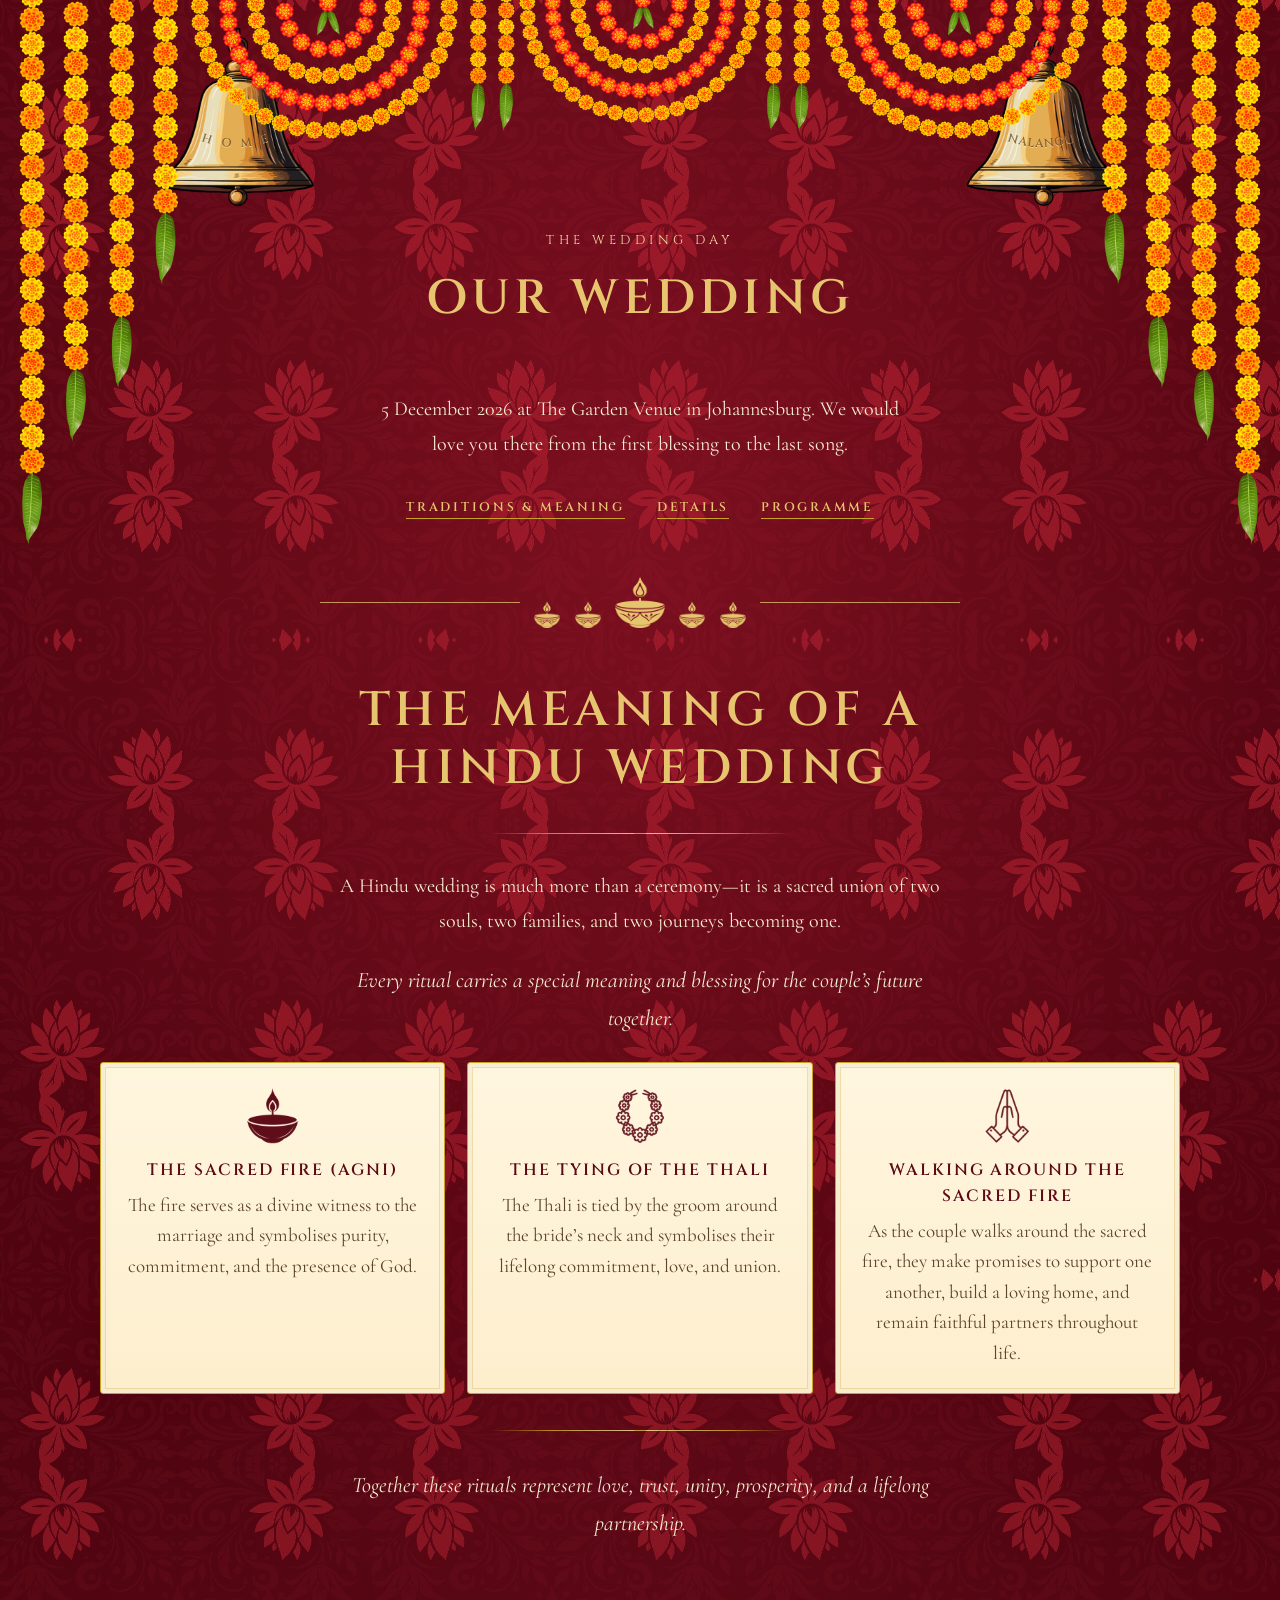
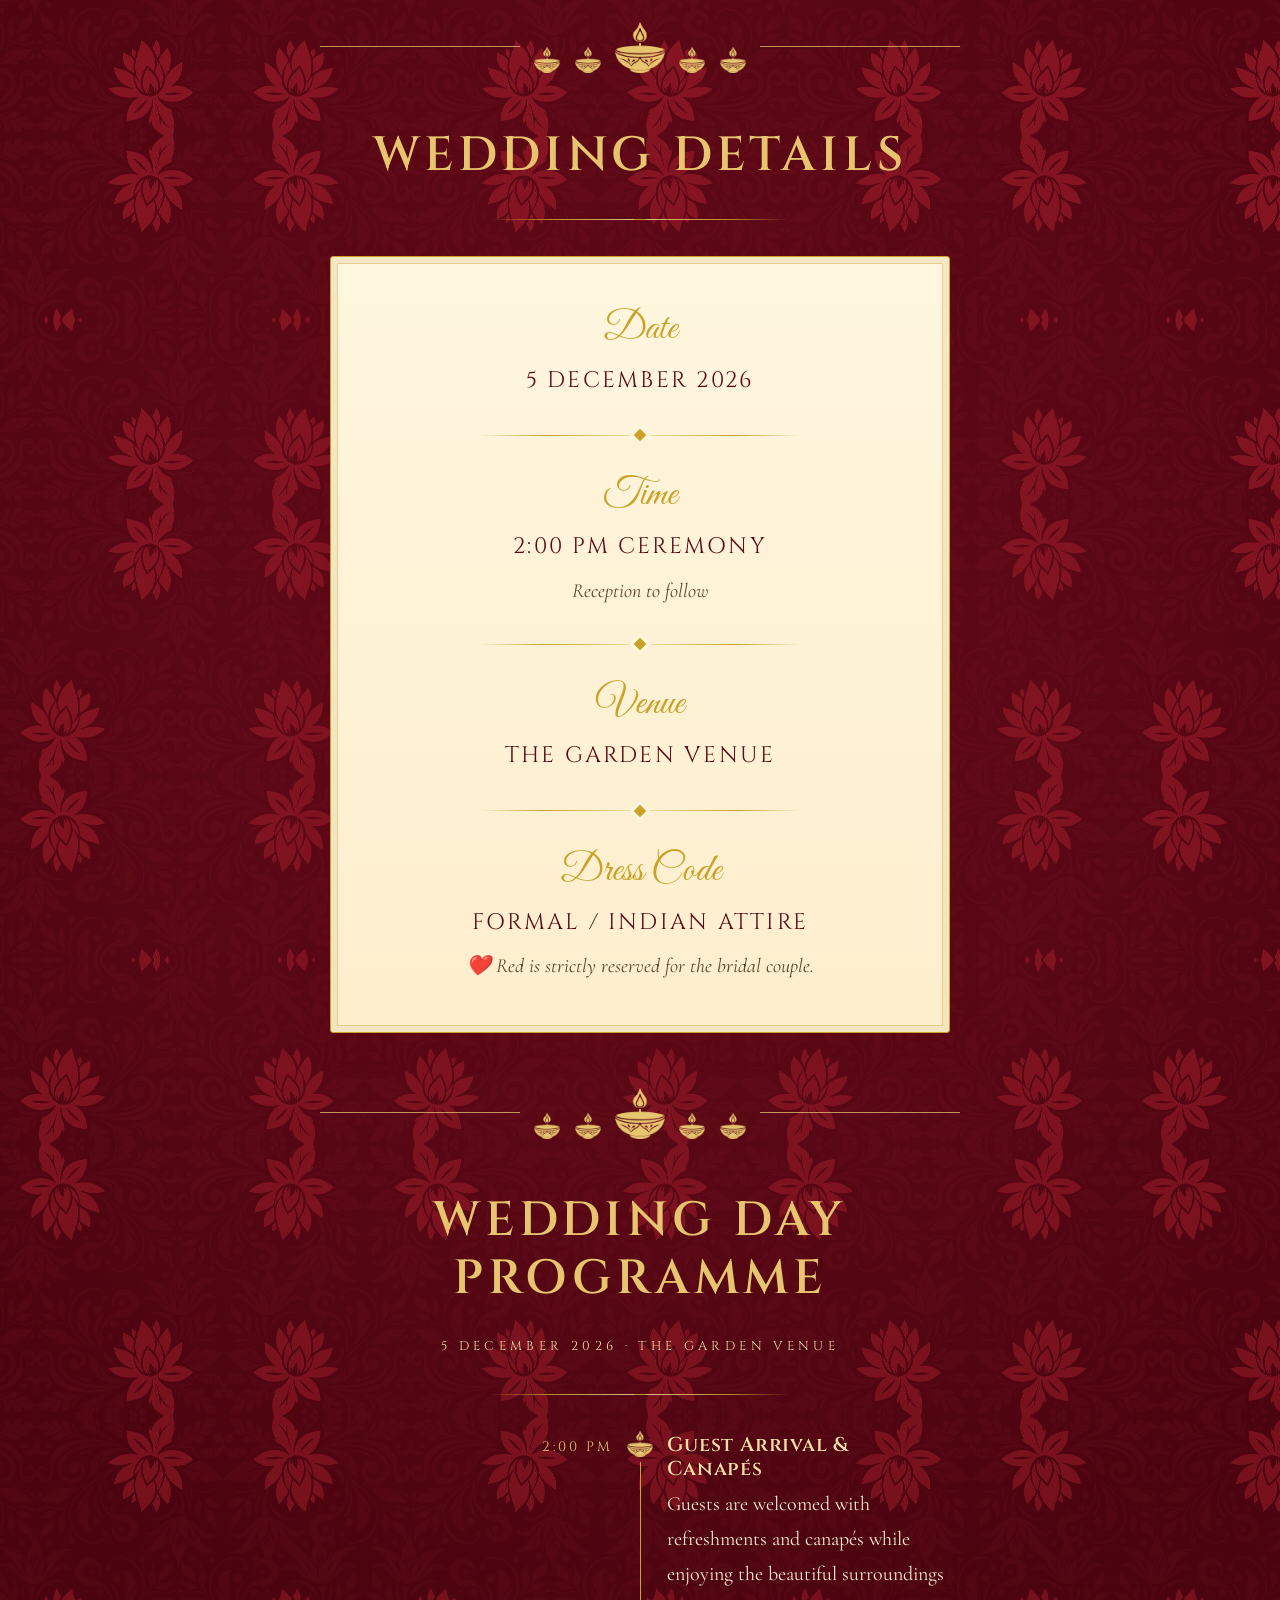
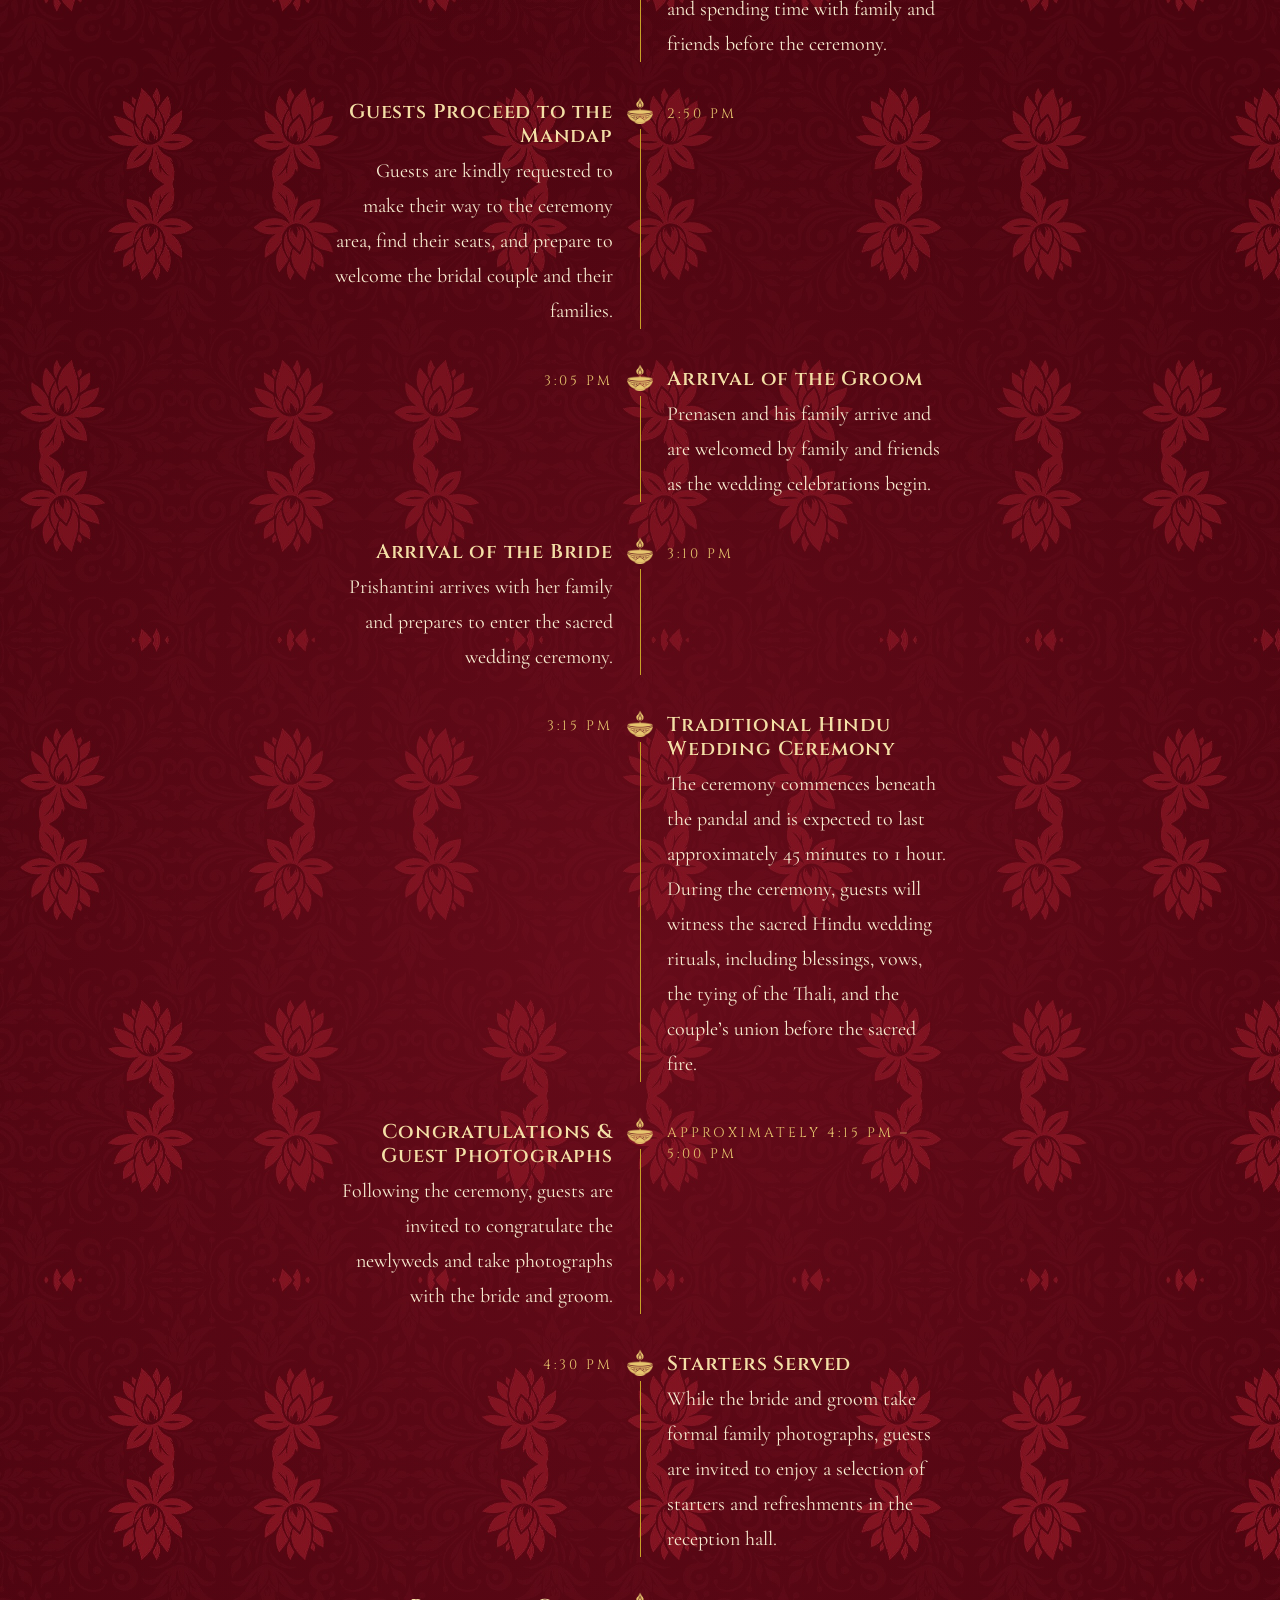
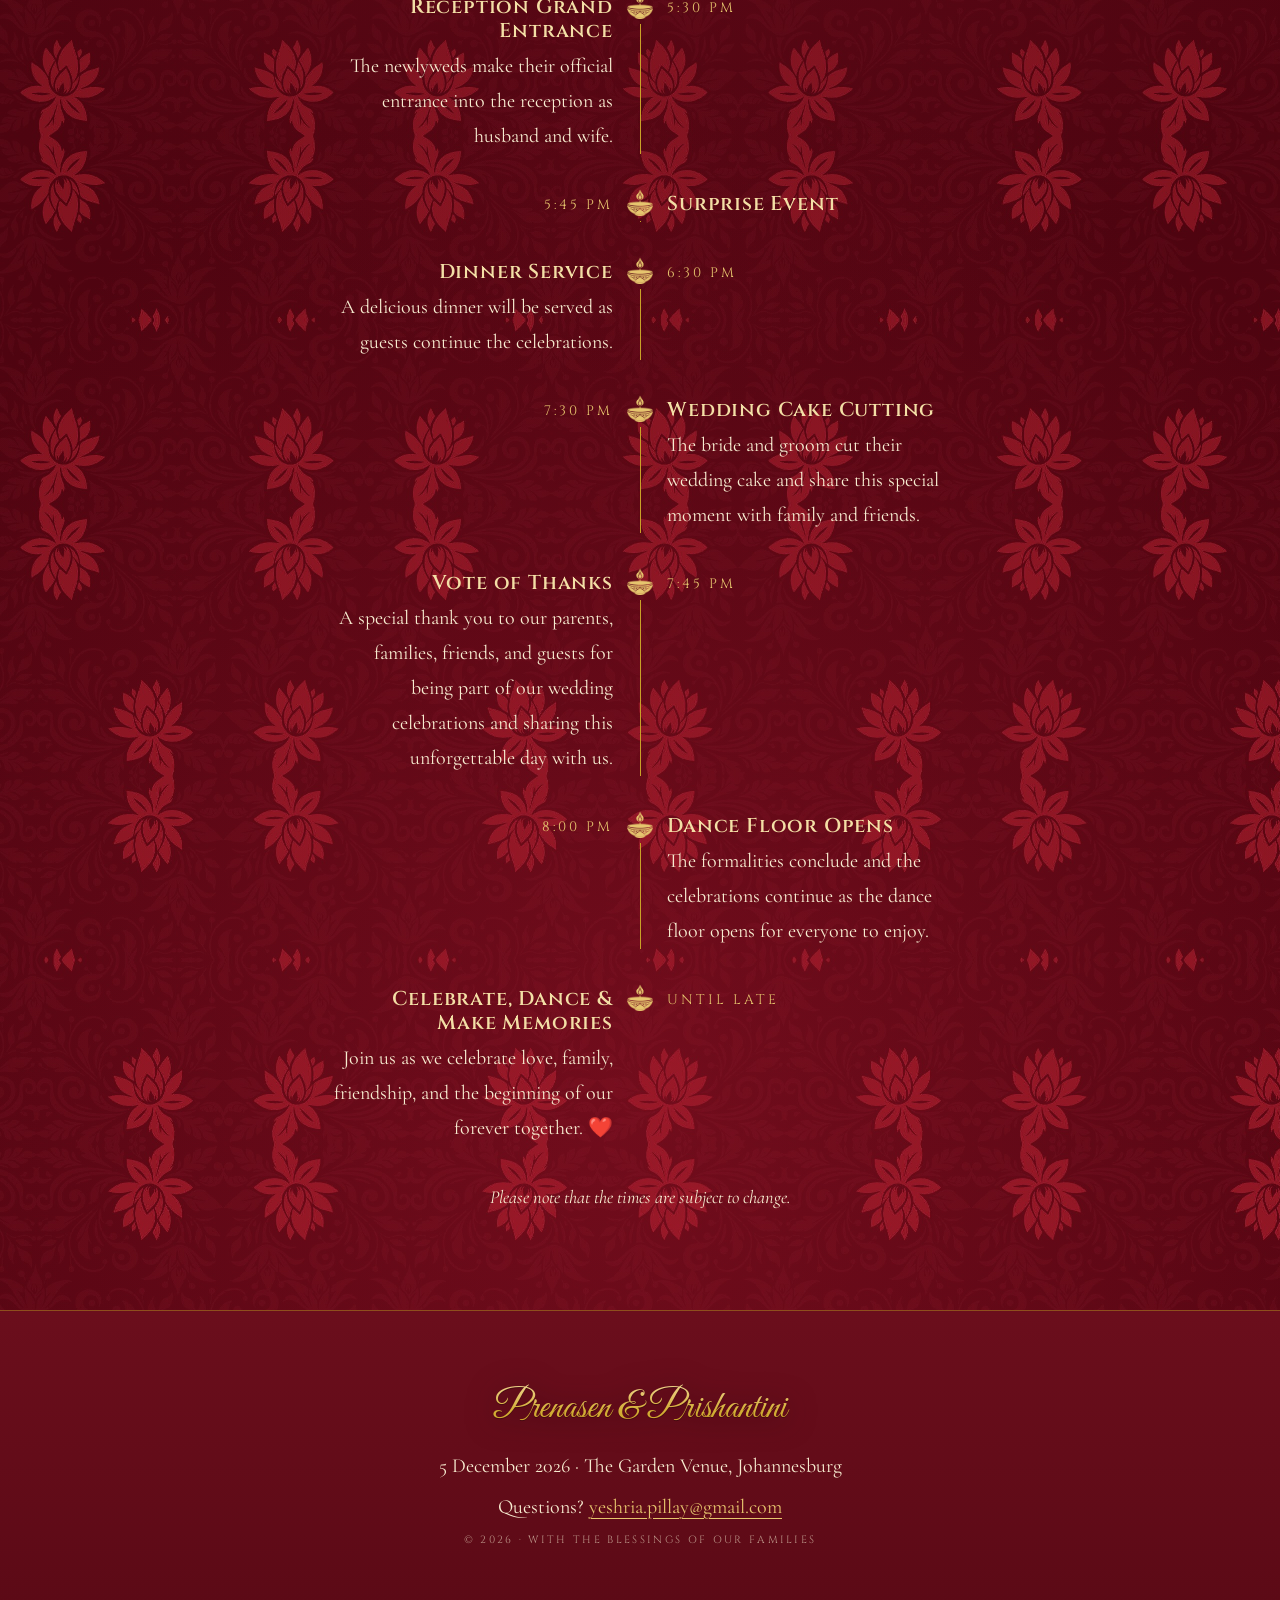
==== details.html @ 45f31fc7 "Stagger timelines and give the Wedding page a maroon floral background - Alternate timeline events e" ====
<!DOCTYPE html>
<html lang="en">
<head>
  <meta charset="utf-8">
  <meta name="viewport" content="width=device-width, initial-scale=1">
  <title>Wedding Day — Prenasen &amp; Prishantini</title>
  <meta name="description" content="Traditions, details and programme for the wedding of Prenasen and Prishantini.">
  <link rel="stylesheet" href="css/styles.css">
</head>
<body class="field-mandala-red field-mandala-red--flow">
  <a class="skip-link" href="#main">Skip to content</a>
  <a class="bell bell--left" href="index.html" aria-label="Home">
    <img src="assets/images/bell.png" alt="" aria-hidden="true">
    <svg class="bell__etch" viewBox="0 0 880 1030" aria-hidden="true" focusable="false">
      <defs>
        <path id="bell-arc-home" d="M 190 634 Q 432 744 674 634" fill="none"></path>
      </defs>
      <text class="bell__etch-light">
        <textPath href="#bell-arc-home" startOffset="50%" textLength="400" lengthAdjust="spacing">Home</textPath>
      </text>
      <text class="bell__etch-cut">
        <textPath href="#bell-arc-home" startOffset="50%" textLength="400" lengthAdjust="spacing">Home</textPath>
      </text>
    </svg>
  </a>
  <a class="bell bell--right" href="nalangu.html" aria-label="Nalangu">
    <img src="assets/images/bell.png" alt="" aria-hidden="true">
    <svg class="bell__etch" viewBox="0 0 880 1030" aria-hidden="true" focusable="false">
      <defs>
        <path id="bell-arc-nalangu" d="M 190 634 Q 432 744 674 634" fill="none"></path>
      </defs>
      <text class="bell__etch-light">
        <textPath href="#bell-arc-nalangu" startOffset="50%" textLength="400" lengthAdjust="spacing">Nalangu</textPath>
      </text>
      <text class="bell__etch-cut">
        <textPath href="#bell-arc-nalangu" startOffset="50%" textLength="400" lengthAdjust="spacing">Nalangu</textPath>
      </text>
    </svg>
  </a>

  <main id="main" class="site-main">
    <section class="panel silk panel--crest panel--stage">
      <img class="garlands-top" src="assets/images/garlands_new.png" alt="" aria-hidden="true">

      <p class="eyebrow">The Wedding Day</p>
      <h1 class="panel__title">Our Wedding</h1>

      <p class="nalangu-description">5 December 2026 at The Garden Venue in Johannesburg. We would love you there from the first
        blessing to the last song.</p>

      <ul class="jump-links" aria-label="On this page">
        <li><a href="#traditions">Traditions &amp; Meaning</a></li>
        <li><a href="#details">Details</a></li>
        <li><a href="#programme">Programme</a></li>
      </ul>
    </section>

    <div class="divider divider--gold" aria-hidden="true">
      <span class="divider__line"></span>
      <img class="divider__diya" src="assets/images/diya-gold.png" alt="">
      <img class="divider__diya" src="assets/images/diya-gold.png" alt="">
      <img class="divider__diya divider__diya--big" src="assets/images/diya-gold.png" alt="">
      <img class="divider__diya" src="assets/images/diya-gold.png" alt="">
      <img class="divider__diya" src="assets/images/diya-gold.png" alt="">
      <span class="divider__line"></span>
    </div>

    <section class="panel silk" id="traditions">
      <div class="panel__inner">
        <h2 class="panel__title">The Meaning of a Hindu Wedding</h2>
        <hr class="rule">
        <p>A Hindu wedding is much more than a ceremony&mdash;it is a sacred union of two souls, two
          families, and two journeys becoming one.</p>
        <p class="lede">Every ritual carries a special meaning and blessing for the couple&rsquo;s future together.</p>

        <ul class="ritual-list">
          <li>
            <img class="glyph" src="assets/images/icon-diya-maroon.png" alt="" aria-hidden="true" width="160" height="160">
            <strong>The Sacred Fire (Agni)</strong>
            The fire serves as a divine witness to the marriage and symbolises purity, commitment, and the presence of God.
          </li>
          <li>
            <img class="glyph" src="assets/images/icon-garland-maroon.png" alt="" aria-hidden="true" width="160" height="160">
            <strong>The Tying of the Thali</strong>
            The Thali is tied by the groom around the bride&rsquo;s neck and symbolises their lifelong commitment, love, and union.
          </li>
          <li>
            <img class="glyph" src="assets/images/icon-praying-hands-maroon.png" alt="" aria-hidden="true" width="160" height="160">
            <strong>Walking Around the Sacred Fire</strong>
            As the couple walks around the sacred fire, they make promises to support one another, build a loving home, and remain faithful partners throughout life.
          </li>
        </ul>

        <hr class="rule">
        <p class="lede">Together these rituals represent love, trust, unity, prosperity, and a lifelong partnership.</p>
      </div>
    </section>

    <div class="divider divider--gold" aria-hidden="true">
      <span class="divider__line"></span>
      <img class="divider__diya" src="assets/images/diya-gold.png" alt="">
      <img class="divider__diya" src="assets/images/diya-gold.png" alt="">
      <img class="divider__diya divider__diya--big" src="assets/images/diya-gold.png" alt="">
      <img class="divider__diya" src="assets/images/diya-gold.png" alt="">
      <img class="divider__diya" src="assets/images/diya-gold.png" alt="">
      <span class="divider__line"></span>
    </div>

    <section class="panel silk" id="details">
      <div class="panel__inner">
        <h2 class="panel__title">Wedding Details</h2>
        <hr class="rule">
        <div class="nalangu-details">
          <section class="nalangu-details__row">
            <h3>Date</h3>
            <p class="nalangu-details__main">5 December 2026</p>
          </section>
          <span class="nalangu-details__gem" aria-hidden="true"></span>
          <section class="nalangu-details__row">
            <h3>Time</h3>
            <p class="nalangu-details__main">2:00 PM Ceremony</p>
            <p class="nalangu-details__sub">Reception to follow</p>
          </section>
          <span class="nalangu-details__gem" aria-hidden="true"></span>
          <section class="nalangu-details__row">
            <h3>Venue</h3>
            <p class="nalangu-details__main">The Garden Venue</p>
          </section>
          <span class="nalangu-details__gem" aria-hidden="true"></span>
          <section class="nalangu-details__row">
            <h3>Dress Code</h3>
            <p class="nalangu-details__main">Formal / Indian Attire</p>
            <p class="nalangu-details__sub">&#10084;&#65039; Red is strictly reserved for the bridal couple.</p>
          </section>
        </div>
      </div>
    </section>

    <div class="divider divider--gold" aria-hidden="true">
      <span class="divider__line"></span>
      <img class="divider__diya" src="assets/images/diya-gold.png" alt="">
      <img class="divider__diya" src="assets/images/diya-gold.png" alt="">
      <img class="divider__diya divider__diya--big" src="assets/images/diya-gold.png" alt="">
      <img class="divider__diya" src="assets/images/diya-gold.png" alt="">
      <img class="divider__diya" src="assets/images/diya-gold.png" alt="">
      <span class="divider__line"></span>
    </div>

    <section class="panel silk" id="programme">
      <div class="panel__inner">
        <h2 class="panel__title">Wedding Day Programme</h2>
        <p class="eyebrow">5 December 2026 &middot; The Garden Venue</p>
        <hr class="rule">
        <ol class="timeline timeline--split timeline--alt">
          <li>
            <time>2:00 PM</time>
            <div class="timeline__event">
              <h3>Guest Arrival &amp; Canap&eacute;s</h3>
              <p>Guests are welcomed with refreshments and canap&eacute;s while enjoying the beautiful surroundings and spending time with family and friends before the ceremony.</p>
            </div>
          </li>
          <li>
            <time>2:50 PM</time>
            <div class="timeline__event">
              <h3>Guests Proceed to the Mandap</h3>
              <p>Guests are kindly requested to make their way to the ceremony area, find their seats, and prepare to welcome the bridal couple and their families.</p>
            </div>
          </li>
          <li>
            <time>3:05 PM</time>
            <div class="timeline__event">
              <h3>Arrival of the Groom</h3>
              <p>Prenasen and his family arrive and are welcomed by family and friends as the wedding celebrations begin.</p>
            </div>
          </li>
          <li>
            <time>3:10 PM</time>
            <div class="timeline__event">
              <h3>Arrival of the Bride</h3>
              <p>Prishantini arrives with her family and prepares to enter the sacred wedding ceremony.</p>
            </div>
          </li>
          <li>
            <time>3:15 PM</time>
            <div class="timeline__event">
              <h3>Traditional Hindu Wedding Ceremony</h3>
              <p>The ceremony commences beneath the pandal and is expected to last approximately 45 minutes to 1 hour. During the ceremony, guests will witness the sacred Hindu wedding rituals, including blessings, vows, the tying of the Thali, and the couple&rsquo;s union before the sacred fire.</p>
            </div>
          </li>
          <li>
            <time>Approximately 4:15 PM &ndash; 5:00 PM</time>
            <div class="timeline__event">
              <h3>Congratulations &amp; Guest Photographs</h3>
              <p>Following the ceremony, guests are invited to congratulate the newlyweds and take photographs with the bride and groom.</p>
            </div>
          </li>
          <li>
            <time>4:30 PM</time>
            <div class="timeline__event">
              <h3>Starters Served</h3>
              <p>While the bride and groom take formal family photographs, guests are invited to enjoy a selection of starters and refreshments in the reception hall.</p>
            </div>
          </li>
          <li>
            <time>5:30 PM</time>
            <div class="timeline__event">
              <h3>Reception Grand Entrance</h3>
              <p>The newlyweds make their official entrance into the reception as husband and wife.</p>
            </div>
          </li>
          <li>
            <time>5:45 PM</time>
            <div class="timeline__event">
              <h3>Surprise Event</h3>
            </div>
          </li>
          <li>
            <time>6:30 PM</time>
            <div class="timeline__event">
              <h3>Dinner Service</h3>
              <p>A delicious dinner will be served as guests continue the celebrations.</p>
            </div>
          </li>
          <li>
            <time>7:30 PM</time>
            <div class="timeline__event">
              <h3>Wedding Cake Cutting</h3>
              <p>The bride and groom cut their wedding cake and share this special moment with family and friends.</p>
            </div>
          </li>
          <li>
            <time>7:45 PM</time>
            <div class="timeline__event">
              <h3>Vote of Thanks</h3>
              <p>A special thank you to our parents, families, friends, and guests for being part of our wedding celebrations and sharing this unforgettable day with us.</p>
            </div>
          </li>
          <li>
            <time>8:00 PM</time>
            <div class="timeline__event">
              <h3>Dance Floor Opens</h3>
              <p>The formalities conclude and the celebrations continue as the dance floor opens for everyone to enjoy.</p>
            </div>
          </li>
          <li>
            <time>Until Late</time>
            <div class="timeline__event">
              <h3>Celebrate, Dance &amp; Make Memories</h3>
              <p>Join us as we celebrate love, family, friendship, and the beginning of our forever together. &#10084;&#65039;</p>
            </div>
          </li>
        </ol>
        <p class="hint">Please note that the times are subject to change.</p>
      </div>
    </section>
  </main>

  <footer class="site-footer">
    <p class="site-footer__names gold-type">Prenasen &amp; Prishantini</p>
    <p>5 December 2026 &middot; The Garden Venue, Johannesburg</p>
    <p>Questions? <a href="mailto:yeshria.pillay@gmail.com">yeshria.pillay@gmail.com</a></p>
    <p class="site-footer__copy">&copy; <span data-year>2026</span> &middot; With the blessings of our families</p>
  </footer>
  <script src="js/main.js"></script>
</body>
</html>
---- css/styles.css ----
/* ==========================================================================
   Prenasen & Prishantini — wedding celebrations
   A printed South Indian wedding invitation, rebuilt as a webpage.

   Contents
   1. Fonts & design tokens
   2. Base elements
   3. Gold / script type helpers
   4. Decorative motifs (toran, lamps, ganesha, bokeh, silk)
   5. Header & navigation
   6. Hero (home)
   7. Countdown plate
   8. Invitation panels, cards, lists
   9. Forms
   10. Footer
   11. Motion & responsive
   ========================================================================== */

/* 1. Fonts & design tokens
   -------------------------------------------------------------------------- */

@import url("https://fonts.googleapis.com/css2?family=Cinzel:wght@400;500;600;700&family=Cormorant+Garamond:ital,wght@0,400;0,500;0,600;1,400&family=Great+Vibes&display=swap");

:root {
  /* Silk */
  --silk-red: #8f1224;
  --silk-red-bright: #b01d32;
  --silk-red-deep: #6b0e1c;
  --maroon: #5c0a16;

  /* Temple gold */
  --gold: #c9a227;
  --gold-mid: #d4af37;
  --gold-light: #e6c56e;
  --gold-pale: #f3dfa6;
  --gold-henna: #ecd28f;   /* Nalangu henna field, a shade under gold-pale */

  /* Nalangu palette: mustard, light yellow and gold */
  --mustard: #dfaa1c;
  --mustard-deep: #c89212;
  --lemon: #fff4bd;
  --lemon-deep: #fbe68f;
  --nalangu-ink: #4f3406;  /* deep brown that replaces maroon on the Nalangu page */

  /* Ivory & cream (text on red) */
  --ivory: #f7ecd0;
  --cream: #fff6df;

  /* Champagne field (story / ceremonial gold pages) */
  --champagne: #f6e4b6;
  --champagne-deep: #f3c97a;
  --peach: #f7d9a0;

  /* Ink on gold */
  --ink: #3b2a14;
  --ink-soft: #5c452a;

  /* Countdown plate */
  --plate: #111111;
  --plate-edge: #2a2118;

  /* Rhythm */
  --measure: 62ch;
  --panel-pad: clamp(2.5rem, 6vw, 5rem);
  --rule-gold: linear-gradient(90deg, transparent, var(--gold) 20%, var(--gold-pale) 50%, var(--gold) 80%, transparent);

  /* Type */
  --font-display: "Cinzel", "Playfair Display", Georgia, serif;
  --font-script: "Great Vibes", "Cormorant Garamond", cursive;
  --font-body: "Cormorant Garamond", Georgia, "Times New Roman", serif;
}

/* 2. Base elements
   -------------------------------------------------------------------------- */

*,
*::before,
*::after {
  box-sizing: border-box;
}

html {
  scroll-behavior: smooth;
}

body {
  margin: 0;
  font-family: var(--font-body);
  font-size: clamp(1.0625rem, 0.45vw + 0.95rem, 1.25rem);
  line-height: 1.75;
  color: var(--ink);
  background-color: var(--champagne);
  -webkit-font-smoothing: antialiased;
}

img {
  max-width: 100%;
  height: auto;
}

p {
  margin: 0 0 1.1em;
}

a {
  color: var(--maroon);
  text-underline-offset: 0.25em;
  text-decoration-thickness: 1px;
}

a:hover {
  color: var(--silk-red-bright);
}

:focus-visible {
  outline: 2px solid var(--gold-mid);
  outline-offset: 3px;
  border-radius: 2px;
}

.skip-link {
  position: absolute;
  left: 50%;
  top: -100px;
  transform: translateX(-50%);
  z-index: 100;
  padding: 0.6rem 1.4rem;
  background: var(--maroon);
  color: var(--gold-pale);
  font-family: var(--font-display);
  letter-spacing: 0.12em;
  text-transform: uppercase;
  font-size: 0.75rem;
  text-decoration: none;
}

.skip-link:focus {
  top: 0.5rem;
}

.visually-hidden {
  position: absolute;
  width: 1px;
  height: 1px;
  overflow: hidden;
  clip: rect(0 0 0 0);
  clip-path: inset(50%);
  white-space: nowrap;
}

/* 3. Gold / script type helpers
   -------------------------------------------------------------------------- */

h1,
h2,
h3,
h4 {
  font-family: var(--font-display);
  font-weight: 600;
  line-height: 1.2;
  margin: 0 0 0.6em;
  letter-spacing: 0.04em;
}

/* Foiled gold lettering. Falls back to a flat gold if background-clip is out. */
.gold-type {
  color: var(--gold-mid);
  background-image: linear-gradient(
    180deg,
    var(--gold-pale) 0%,
    var(--gold-light) 28%,
    var(--gold-mid) 52%,
    var(--gold) 74%,
    var(--gold-light) 100%
  );
  -webkit-background-clip: text;
  background-clip: text;
  -webkit-text-fill-color: transparent;
  filter: drop-shadow(0 1px 0 rgba(58, 5, 14, 0.7)) drop-shadow(0 3px 14px rgba(40, 3, 10, 0.55));
}

@supports not ((-webkit-background-clip: text) or (background-clip: text)) {
  .gold-type {
    -webkit-text-fill-color: currentColor;
    color: var(--gold-light);
  }
}

.script {
  font-family: var(--font-script);
  font-weight: 400;
  letter-spacing: 0.01em;
  line-height: 1.15;
}

.eyebrow {
  font-family: var(--font-display);
  font-size: clamp(0.68rem, 1.4vw, 0.8rem);
  text-transform: uppercase;
  letter-spacing: 0.34em;
  margin: 0 0 1.1rem;
  color: var(--gold);
}

.panel--gold .eyebrow {
  color: var(--ink-soft);
}

/* A small gold rule with a diamond, used between ceremonial blocks. */
.rule {
  display: block;
  width: min(300px, 70%);
  height: 1px;
  margin: 2.2rem auto;
  border: 0;
  background: var(--rule-gold);
  position: relative;
  opacity: 0.85;
}

.rule::after {
  content: "";
  position: absolute;
  left: 50%;
  top: 50%;
  width: 9px;
  height: 9px;
  background: var(--gold-mid);
  transform: translate(-50%, -50%) rotate(45deg);
}

/* 4. Decorative motifs
   -------------------------------------------------------------------------- */

/* Red silk field. Layered gradients suggest folds over the silk photograph. */
.silk {
  position: relative;
  isolation: isolate;
  color: var(--ivory);
  background-color: var(--silk-red);
  background-image:
    radial-gradient(120% 80% at 50% 0%, rgba(214, 74, 96, 0.28), transparent 60%),
    radial-gradient(85% 65% at 10% 90%, rgba(70, 6, 16, 0.85), transparent 62%),
    radial-gradient(85% 65% at 90% 90%, rgba(70, 6, 16, 0.85), transparent 62%),
    linear-gradient(0deg, var(--silk-red) 0%, var(--silk-red) 100%),
    url("../assets/images/silk-red.jpg");
  background-size: auto, auto, auto, auto, cover;
  background-position: center;
  background-blend-mode: soft-light, multiply, multiply, multiply, normal;
}

/* Very slow satin sheen travelling across the silk. */
.silk::after {
  content: "";
  position: absolute;
  inset: 0;
  z-index: -1;
  pointer-events: none;
  background: linear-gradient(
    104deg,
    transparent 30%,
    rgba(255, 214, 170, 0.09) 47%,
    rgba(255, 233, 200, 0.14) 51%,
    rgba(255, 214, 170, 0.09) 55%,
    transparent 72%
  );
  background-size: 300% 100%;
  animation: sheen 26s linear infinite;
}

@keyframes sheen {
  from { background-position: 140% 0; }
  to { background-position: -40% 0; }
}

.silk a {
  color: var(--gold-light);
}

/* Champagne bokeh field — page two of the invitation. */
.bokeh {
  background-color: var(--champagne);
  background-image: url("../assets/images/bokeh-champagne.jpg");
  background-size: cover;
  background-position: center;
  background-repeat: no-repeat;
}

/* A field painted once behind the whole page and pinned to the viewport, so the
   copy scrolls over a still backdrop instead of restarting at every panel.
   Panels on such a page carry no field class of their own — they stay
   transparent and let this layer show through.

   This uses a fixed pseudo-element rather than `background-attachment: fixed`,
   which iOS Safari and several mobile browsers ignore or render badly. */
.field-fixed::before {
  content: "";
  position: fixed;
  inset: 0;
  z-index: -1;
  pointer-events: none;
  background-position: center;
  background-size: cover;
  background-repeat: no-repeat;
}

.field-fixed--champagne {
  background-color: var(--champagne);
}

.field-fixed--champagne::before {
  background-image: url("../assets/images/bokeh-champagne.jpg");
}

/* Henna mandala field — the Nalangu page. Soft gold mandalas, every second row
   shifted half a step (the tile carries both rows), over pale
   gold across the whole page; its panels carry no field class of their own. */
.field-henna {
  background-color: var(--mustard-deep);
  background-image:
    url("../assets/images/paisley-tile-brown.png"),
    radial-gradient(60% 18% at 50% 8%, rgba(255, 236, 150, 0.45), transparent 100%),
    radial-gradient(70% 16% at 50% 33%, rgba(255, 228, 130, 0.35), transparent 100%),
    radial-gradient(70% 16% at 50% 62%, rgba(255, 228, 130, 0.35), transparent 100%),
    radial-gradient(70% 16% at 50% 90%, rgba(255, 236, 150, 0.4), transparent 100%),
    linear-gradient(180deg, var(--mustard) 0%, var(--mustard-deep) 30%, #b5820b 60%, var(--mustard-deep) 100%);
  background-size: 420px 420px, 100% 100%, 100% 100%, 100% 100%, 100% 100%, 100% 100%;
  background-repeat: repeat, no-repeat, no-repeat, no-repeat, no-repeat, no-repeat;
}

/* Separator between panels: a thin line, five diyas (one large in the middle,
   two smaller either side), and the line again. It overlaps the panels' padding
   so it sits on the seam instead of a hard edge. */
.divider {
  position: relative;
  z-index: 6;
  display: flex;
  align-items: flex-end;
  justify-content: center;
  gap: clamp(0.5rem, 1.6vw, 0.9rem);
  width: min(640px, 88vw);
  margin: calc(var(--panel-pad) * -0.3) auto;
  pointer-events: none;
}

.divider__line {
  flex: 1;
  align-self: center;
  height: 1px;
  background: var(--nalangu-ink);
  opacity: 0.55;
}

.divider--gold .divider__line {
  background: var(--gold-light);
  opacity: 0.75;
}

.divider__diya {
  display: block;
  width: clamp(18px, 3.4vw, 26px);
  height: auto;
}

.divider__diya--big {
  width: clamp(34px, 6.4vw, 50px);
}

/* Deep maroon silk, a darker sibling of .silk for alternating wedding panels. */
.silk--maroon {
  background-color: var(--maroon);
  background-image:
    radial-gradient(120% 80% at 50% 0%, rgba(176, 29, 50, 0.4), transparent 62%),
    linear-gradient(0deg, var(--maroon) 0%, var(--maroon) 100%),
    url("../assets/images/silk-red.jpg");
  background-size: auto, auto, cover;
  background-blend-mode: soft-light, multiply, normal;
}

/* Text set directly on silk (outside the ivory cards): gold titles, ivory copy. */
.silk .panel__title,
.silk .panel__subtitle {
  color: var(--gold-light);
}

.silk .eyebrow {
  color: var(--gold-pale);
}

.silk .card a,
.silk .form-card a,
.silk .registry-links a {
  color: var(--maroon);
}

.silk .panel__inner > .hint {
  color: var(--ivory);
}

.silk .timeline time {
  color: var(--gold-light);
}

.silk .timeline__event h3 {
  color: var(--gold-pale);
}

.silk .timeline__event p {
  color: var(--ivory);
}

/* On the wedding page each timeline stop is a small gold diya, with the line
   running down from beneath it. */
.silk .timeline--split li {
  grid-template-columns: minmax(5.5rem, 1fr) 2.6rem 1.7fr;
}

.silk .timeline--split li::before {
  width: 1.7rem;
  height: 1.7rem;
  margin-top: 0;
  background: url("../assets/images/diya-gold.png") center / contain no-repeat;
  transform: none;
  box-shadow: none;
}

.silk .timeline--split li::after {
  margin-top: 2rem;
  background: var(--gold);
}

.silk .timeline--split time {
  padding-top: 0.4rem;
}

.silk .timeline__event h3 {
  padding-top: 0.2rem;
}

/* Nalangu field bands: mustard and light yellow edged in gold. */
.field-mustard {
  background-color: var(--mustard);
  background-image:
    url("../assets/images/paisley-tile-brown.png"),
    radial-gradient(110% 80% at 50% 0%, rgba(255, 244, 189, 0.5), transparent 62%),
    linear-gradient(180deg, var(--mustard) 0%, var(--mustard-deep) 100%);
  background-size: 420px 420px, auto, auto;
  box-shadow:
    inset 0 2px 0 var(--gold-light),
    inset 0 -2px 0 var(--gold);
}

.field-lemon {
  background-color: var(--lemon);
  background-image:
    radial-gradient(100% 70% at 50% 50%, rgba(255, 255, 240, 0.65), transparent 70%),
    url("../assets/images/paisley-tile-gold.png");
  background-size: auto, 420px 420px;
}

/* On the Nalangu page maroon gives way to a deep gold-brown, so the two
   celebrations keep to their own colours. */
.theme-nalangu .site-main {
  --maroon: var(--nalangu-ink);
}

/* Contrast on the Nalangu mustard: links, timeline and body copy in deep gold-brown. */
.theme-nalangu .jump-links a {
  color: var(--nalangu-ink);
  border-bottom-color: var(--nalangu-ink);
}

.theme-nalangu .jump-links a:hover {
  color: #2e1d02;
}

.theme-nalangu .timeline--split li::before {
  background: var(--nalangu-ink);
  box-shadow: 0 0 0 3px var(--mustard);
}

.theme-nalangu .timeline--split li::after {
  background: var(--nalangu-ink);
  opacity: 0.55;
}

.theme-nalangu .timeline__event p,
.theme-nalangu .lede,
.theme-nalangu .panel--gold .eyebrow {
  color: var(--nalangu-ink);
}

/* Home cards that preview each celebration's colours. */
.card.card--nalangu {
  background: linear-gradient(180deg, var(--lemon), var(--mustard));
}

.card.card--nalangu h3,
.card.card--nalangu .card__link {
  color: #2e1d02;
  font-weight: 700;
  border-bottom-color: #2e1d02;
}

.card.card--nalangu p {
  color: var(--nalangu-ink);
}

.card.card--wedding {
  background: linear-gradient(180deg, var(--silk-red), var(--maroon));
}

.card.card--wedding h3,
.card.card--wedding .card__link {
  color: var(--gold-light);
}

.card.card--wedding p {
  color: var(--ivory);
}

.card.card--wedding .card__link:hover {
  color: var(--cream);
}

.card__links {
  list-style: none;
  margin: 1.2rem 0 0;
  padding: 0;
  display: grid;
  gap: 0.7rem;
}

/* Red mandala field: one gold mandala tile painted on the body, so the pattern
   runs unbroken down the whole page. Silk panels turn transparent over it;
   .silk--maroon deepens the same pattern instead of starting a new one. */
.field-mandala-red {
  background-color: var(--silk-red);
  background-image:
    url("../assets/images/henna-mandala-tile-gold.png"),
    linear-gradient(180deg, var(--silk-red-bright) 0%, var(--silk-red) 45%, var(--silk-red-deep) 100%);
  background-size: 280px 560px, 100% 100%;
  background-repeat: repeat, no-repeat;
}

/* Wedding page: a maroon floral damask that drifts lighter and darker down the
   page. The tile is mirrored top to bottom, so it repeats without a seam. */
.field-mandala-red--flow {
  background-color: #7a0f1f;
  background-image:
    radial-gradient(60% 18% at 50% 8%, rgba(176, 29, 50, 0.45), transparent 100%),
    radial-gradient(70% 16% at 50% 35%, rgba(140, 22, 40, 0.4), transparent 100%),
    radial-gradient(70% 16% at 50% 65%, rgba(140, 22, 40, 0.4), transparent 100%),
    radial-gradient(70% 16% at 50% 92%, rgba(176, 29, 50, 0.35), transparent 100%),
    linear-gradient(180deg, rgba(60, 4, 12, 0) 0%, rgba(60, 4, 12, 0.35) 55%, rgba(60, 4, 12, 0) 100%),
    url("../assets/images/floral-tile-maroon.jpg");
  background-size: 100% 100%, 100% 100%, 100% 100%, 100% 100%, 100% 100%, 374px 1280px;
  background-repeat: no-repeat, no-repeat, no-repeat, no-repeat, no-repeat, repeat;
}

.field-mandala-red .silk,
.field-mandala-red .silk--maroon {
  background: none;
}

.field-mandala-red .silk::after {
  display: none;
}

/* A stage panel must not trap its garlands in a stacking context, or the
   bells would hang in front of them instead of beneath. */
.silk.panel--stage {
  isolation: auto;
}

.field-mandala-red .silk--maroon {
  background: rgba(40, 3, 10, 0.5);
}

/* Warm marigold-gold field — the Nalangu pages. */
.bokeh--gold {
  background-color: var(--champagne-deep);
  background-image: url("../assets/images/bokeh-gold.jpg");
}

/* A soft cream veil so dark-brown body text stays comfortable on the hot
   marigold field, while the colour keeps burning at the edges. */
.bokeh--gold::before {
  content: "";
  position: absolute;
  inset: 0;
  z-index: 1;
  pointer-events: none;
  background: radial-gradient(
    78% 72% at 50% 50%,
    rgba(255, 249, 232, 0.82) 0%,
    rgba(255, 245, 219, 0.55) 55%,
    rgba(255, 240, 205, 0) 100%
  );
}

/* Garlands */

.garlands-top{
  position: absolute;
  top:0;
  left:0px;
  width: 100vw;
  height:auto;
  z-index: 5;
  pointer-events: none;
}

.bell{
  position:absolute;
  top: 2vh;
  width: 12vw;
  height:auto;
  display: block;
  line-height: 0;
}

.bell img{
  width: 100%;
  height: auto;
  display: block;
}

.bell img,
.bell__etch{
  transition: transform 220ms ease, filter 220ms ease, opacity 220ms ease;
  transform-origin: 50% 8%;
}

/* The page name, etched around the waist of the bell. */
.bell__etch{
  position: absolute;
  inset: 0;
  width: 100%;
  height: 100%;
  pointer-events: none;
  overflow: visible;
}

.bell__etch text{
  font-family: var(--font-display);
  font-size: 68px;
  font-weight: 600;
  letter-spacing: 0.04em;
  text-anchor: middle;
  text-transform: uppercase;
}

/* Two passes: a pale edge below the cut, then the cut itself. */
.bell__etch-light{
  fill: rgba(255, 244, 214, 0.55);
  transform: translateY(3px);
}

.bell__etch-cut{
  fill: rgba(94, 58, 18, 0.7);
}

/* The bell lifts a little and catches the gold light when it can be rung. */
.bell:hover img,
.bell:focus-visible img,
.bell:hover .bell__etch,
.bell:focus-visible .bell__etch{
  transform: scale(1.06) rotate(-3deg);
}

.bell:hover img,
.bell:focus-visible img{
  filter: brightness(1.18) saturate(1.1)
          drop-shadow(0 0 10px rgba(230, 197, 110, 0.85))
          drop-shadow(0 0 22px rgba(201, 162, 39, 0.55));
}

.bell:hover .bell__etch-cut,
.bell:focus-visible .bell__etch-cut{
  fill: rgba(78, 44, 10, 0.88);
}

.bell:focus{ outline: none; }

.bell:focus-visible{
  outline: 2px solid var(--gold-light);
  outline-offset: 4px;
  border-radius: 6px;
}

@media (prefers-reduced-motion: reduce){
  .bell img,
  .bell__etch{ transition: filter 220ms ease, opacity 220ms ease; }
  .bell:hover img,
  .bell:focus-visible img,
  .bell:hover .bell__etch,
  .bell:focus-visible .bell__etch{ transform: none; }
  .bell__etch-light{ transform: translateY(3px); }
}

/* Two bells, mirrored, on every page: the first link hangs left, the second right. */

.bell--left{
  z-index: 3;
  left: 12.5vw;
  top: 3vh;
}

.bell--right{
  z-index: 3;
  right: 12.5vw;
  top: 3vh;
}

/*  back bells */






/* Toran — the hanging flower doorway across the top of ceremonial pages. */
.toran {
  position: absolute;
  inset: 0 0 auto;
  height: clamp(96px, 15vw, 210px);
  background: url("../assets/images/garlands_new.png") center top / 100% 100% no-repeat;
  pointer-events: none;
  z-index: 2;
}

.toran--beads {
  background-image: url("../assets/images/bead-garland.png");
  height: clamp(80px, 12vw, 165px);
}

/* Gold Ganesha, seated under the centre of the garland. */
.ganesha {
  position: absolute;
  top: clamp(0.2rem, 1.4vw, 1rem);
  left: 50%;
  transform: translateX(-50%);
  width: clamp(54px, 8vw, 108px);
  z-index: 3;
  filter: drop-shadow(0 4px 12px rgba(58, 5, 14, 0.5));
}

/* Deepam — kuthu vilakku lamp stands with hanging marigold, flanking the couple. */
.lamp {
  position: absolute;
  bottom: 0;
  width: clamp(110px, 17vw, 260px);
  z-index: 1;
  pointer-events: none;
  filter: drop-shadow(0 6px 18px rgba(58, 5, 14, 0.45));
}

.lamp--left {
  left: 0;
}

.lamp--right {
  right: 0;
  transform: scaleX(-1);
}

/* Hanging lotus / jasmine strings. */
.strand {
  position: absolute;
  top: 0;
  width: clamp(48px, 7vw, 104px);
  z-index: 2;
  pointer-events: none;
}

.strand--left { left: 6%; }
.strand--right { right: 6%; }

/* Marigold-draped pots and pillars, standing either side of the Nalangu couch. */
.pillar {
  position: absolute;
  bottom: 0;
  width: clamp(100px, 16vw, 230px);
  z-index: 1;
  pointer-events: none;
}

.pillar--left { left: 0; }

.pillar--right {
  right: 0;
  transform: scaleX(-1);
}

/* A ceremonial stage: the couple sit centred between the pillars. */
.panel--stage {
  padding-bottom: 0;
  /* Let the side garlands hang past the panel into the next one instead of
     being clipped; only the sideways overflow is trimmed. */
  overflow-x: clip;
  overflow-y: visible;
}

/* Keep the intro between the side garlands. */
.nalangu-description {
  max-width: min(34rem, 62vw);
  margin: clamp(1.5rem, 5vw, 4rem) auto 0;
}
/* Text sits in front of the garlands (z-index 5) so it is never hidden. */
.panel--stage > .eyebrow,
.panel--stage > .panel__title,
.panel--stage > .nalangu-description {
  position: relative;
  z-index: 6;
}

.panel--stage .panel__title--script {
  margin-bottom: 0.15em;
}

/* 5. Header & navigation
   -------------------------------------------------------------------------- */

.site-header {
  position: relative;
  z-index: 10;
  background: linear-gradient(180deg, var(--maroon), var(--silk-red-deep));
  border-bottom: 1px solid rgba(201, 162, 39, 0.45);
  box-shadow: 0 2px 18px rgba(58, 5, 14, 0.3);
}

.site-header__inner {
  max-width: 1180px;
  margin: 0 auto;
  padding: 0.85rem clamp(1rem, 4vw, 2rem);
  display: flex;
  flex-direction: column;
  align-items: center;
  gap: 0.5rem;
  text-align: center;
}

.site-logo {
  font-family: var(--font-script);
  font-size: clamp(1.5rem, 3.4vw, 2.1rem);
  line-height: 1.1;
  text-decoration: none;
  color: var(--gold-light);
}

.site-logo .gold-type {
  display: inline-block;
}

.nav-toggle {
  display: none;
  font-family: var(--font-display);
  font-size: 0.72rem;
  letter-spacing: 0.24em;
  text-transform: uppercase;
  color: var(--gold-light);
  background: transparent;
  border: 1px solid rgba(201, 162, 39, 0.6);
  border-radius: 2px;
  padding: 0.5rem 1.1rem;
  cursor: pointer;
}

.site-nav ul {
  list-style: none;
  display: flex;
  flex-wrap: wrap;
  justify-content: center;
  gap: clamp(1rem, 3.5vw, 3rem);
  margin: 0;
  padding: 0;
}

.site-nav a {
  font-family: var(--font-display);
  font-size: clamp(0.7rem, 1.3vw, 0.86rem);
  font-weight: 600;
  text-transform: uppercase;
  letter-spacing: 0.24em;
  text-decoration: none;
  color: var(--gold-light);
  padding: 0.35rem 0;
  border-bottom: 1px solid transparent;
  transition: color 0.2s ease, border-color 0.2s ease;
}

.site-nav a:hover {
  color: var(--cream);
  border-bottom-color: var(--gold);
}

.site-nav a[aria-current="page"] {
  color: var(--cream);
  border-bottom-color: var(--gold-mid);
}

/* In-page links under the Nalangu and Wedding page titles. */
.jump-links {
  list-style: none;
  display: flex;
  flex-wrap: wrap;
  justify-content: center;
  gap: 0.6rem clamp(1rem, 3vw, 2rem);
  margin: 1.6rem 0 0;
  padding: 0;
}

.jump-links a {
  font-family: var(--font-display);
  font-size: clamp(0.66rem, 1.2vw, 0.78rem);
  font-weight: 600;
  letter-spacing: 0.22em;
  text-transform: uppercase;
  text-decoration: none;
  color: var(--gold-light);
  border-bottom: 1px solid var(--gold);
  padding-bottom: 2px;
}

.jump-links a:hover {
  color: var(--cream);
  border-bottom-color: var(--gold-light);
}

/* 6. Hero (home)
   -------------------------------------------------------------------------- */

/* The silk field carries one continuous background behind the hero and the
   countdown, so no seam shows where the two sections meet. */
.silk-field {
  position: relative;
}

.hero {
  position: relative;
  overflow: hidden;
  /* The extra 13vh clears the hanging bells; as padding it also pushes the
     countdown down, so the couple never overlaps the frame. */
  padding: calc(clamp(96px, 15vw, 210px) + 1rem + 13vh) clamp(1rem, 5vw, 3rem) clamp(2.5rem, 6vw, 4.5rem);
  text-align: center;
}

.hero__inner {
  position: relative;
  z-index: 4;
  max-width: 860px;
  margin: 0 auto;
}

.hero__names {
  margin: 0 0 0.1em;
  font-family: var(--font-script);
  font-weight: 400;
  font-size: 8.6vh;
  line-height: 1.15;
  letter-spacing: 0.01em;
}

.hero__sub {
  font-family: var(--font-display);
  font-size: clamp(0.85rem, 2.6vw, 1.5rem);
  text-transform: uppercase;
  letter-spacing: 0.3em;
  margin: 0 0 0.6em;
}

.hero__welcome {
  max-width: 44rem;
  margin: clamp(1.4rem, 3vw, 2.4rem) auto 0;
  color: var(--ivory);
}

.hero__welcome-close {
  font-family: var(--font-script);
  font-size: clamp(1.8rem, 5vw, 2.8rem);
  color: var(--gold-light);
  margin: 0;
}

.hero__date {
  font-family: var(--font-body);
  font-size: clamp(1rem, 2vw, 1.2rem);
  font-style: italic;
  letter-spacing: 0.06em;
  color: var(--ivory);
  margin-bottom: 0;
}

.hero__couple {
  display: block;
  width: clamp(190px, 38vw, 380px);
  margin: clamp(0.8rem, 2vw, 1.6rem) auto 0;
  filter: drop-shadow(0 10px 26px rgba(48, 4, 12, 0.5));
}

/* 7. Countdown plate
   -------------------------------------------------------------------------- */

.countdown-band {
  position: relative;
  padding: clamp(2rem, 6vw, 4.5rem) clamp(1rem, 5vw, 3rem) clamp(2.5rem, 7vw, 5rem);
  text-align: center;
}

/* The countdown sits inside the floral frame (countdown-frame.png: the maroon
   line art with its white removed, recoloured to --gold-light). .countdown__inner is inset by % of the
   frame's own box, which keeps the values inside the frame's opening. The frame is min(720px, ~90vw) wide, so
   type is sized as min(px, vw) pairs that shrink with it. */
.countdown {
  position: relative;
  width: min(780px, 100%);
  aspect-ratio: 1600 / 1037;
  margin: 0 auto;
  background:
    url("../assets/images/countdown-frame.png") center / 100% 100% no-repeat,
    radial-gradient(34% 38% at 50% 50%, rgba(58, 5, 14, 0.72), rgba(58, 5, 14, 0) 100%);
  filter: drop-shadow(0 6px 16px rgba(40, 3, 10, 0.45));
}

.countdown-wrap[hidden] {
  display: none;
}

.countdown__inner {
  position: absolute;
  inset: 21% 25% 19%;
  display: flex;
  flex-direction: column;
  justify-content: center;
}

.countdown__title {
  font-family: var(--font-script);
  font-size: clamp(2rem, 6vw, 3.2rem);
  font-weight: 400;
  line-height: 1.1;
  text-align: center;
  margin: clamp(0.6rem, 2vw, 1.2rem) 0 0;
  color: var(--gold-light);
}

/* Two rows of three: months, weeks, days over hours, minutes, seconds. */
.countdown__grid {
  display: grid;
  grid-template-columns: repeat(3, 1fr);
  gap: min(16px, 2vw) 0;
}

.countdown__unit {
  display: flex;
  flex-direction: column;
  align-items: center;
  gap: 3px;
  border-left: 1px solid rgba(230, 197, 110, 0.35);
}

.countdown__unit:nth-child(3n + 1) {
  border-left: 0;
}

.countdown__number {
  font-family: var(--font-display);
  font-weight: 700;
  font-size: min(50px, 6.3vw);
  line-height: 1;
  font-variant-numeric: tabular-nums;
  font-feature-settings: "tnum" 1;
  color: var(--gold-pale);
  text-shadow: 0 1px 0 rgba(58, 5, 14, 0.8), 0 0 14px rgba(212, 175, 55, 0.35);
}

.countdown__unit--seconds .countdown__number {
  color: var(--cream);
}

.countdown__label {
  font-family: var(--font-display);
  font-size: max(8px, min(13px, 1.6vw));
  text-transform: uppercase;
  letter-spacing: clamp(0.06em, 1vw, 0.18em);
  color: var(--gold-light);
}

/* 8. Invitation panels, cards, lists
   -------------------------------------------------------------------------- */

.site-main {
  display: block;
  z-index: 5;
}

/* Each section is a panel of the invitation, stacked down the page. */
.panel {
  position: relative;
  padding: var(--panel-pad) clamp(1rem, 5vw, 3rem);
  text-align: center;
  overflow: hidden;
}

.panel--gold {
  color: var(--ink);
}

.panel--gold h1,
.panel--gold h2,
.panel--gold h3 {
  color: var(--maroon);
}

/* Panels that hang a garland above their content need room for it. */
.panel--crest {
  padding-top: calc(clamp(80px, 12vw, 165px) + var(--panel-pad));
}

.panel--crest-tall {
  padding-top: calc(clamp(96px, 15vw, 210px) + var(--panel-pad));
}

.panel__inner {
  position: relative;
  z-index: 4;
  max-width: var(--measure);
  margin: 0 auto;
}

.panel__inner--wide {
  max-width: 1080px;
}

.panel__title {
  font-size: clamp(1.7rem, 5vw, 3rem);
  letter-spacing: 0.1em;
  text-transform: uppercase;
}

/* A smaller heading for the parts inside one panel, e.g. Travel & Stay. */
.panel__subtitle {
  margin: 2.4rem 0 1rem;
  font-size: clamp(1rem, 2.4vw, 1.3rem);
  letter-spacing: 0.14em;
  text-transform: uppercase;
  color: var(--maroon);
}

.panel__title--script {
  font-family: var(--font-script);
  font-size: clamp(2.6rem, 9vw, 5rem);
  text-transform: none;
  letter-spacing: 0.01em;
  color: var(--maroon);
}

.page-title {
  font-size: clamp(2rem, 7vw, 4.2rem);
  line-height: 1.06;
  letter-spacing: 0.06em;
  text-transform: uppercase;
}

.lede {
  font-size: 1.1em;
  font-style: italic;
  color: var(--ink-soft);
}

.silk .lede {
  color: var(--ivory);
}

/* Centred story prose, as on page two of the invitation. */
.prose {
  max-width: var(--measure);
  margin: 0 auto;
  text-align: center;
}

.prose p + p {
  margin-top: 0.2em;
}

.prose .said {
  font-style: italic;
  font-size: 1.12em;
  color: var(--maroon);
}

.prose .beat {
  font-family: var(--font-display);
  letter-spacing: 0.12em;
  font-size: 0.95em;
  text-transform: uppercase;
  color: var(--ink-soft);
}

.signoff {
  font-family: var(--font-script);
  font-size: clamp(1.8rem, 5vw, 2.8rem);
  color: var(--maroon);
  margin-top: 1.2rem;
}

/* A repeated gold script refrain, used sparingly between panels. */
.refrain {
  font-family: var(--font-script);
  font-size: clamp(1.6rem, 5vw, 2.6rem);
  text-align: center;
  color: var(--gold);
  opacity: 0.85;
  margin: 0;
  padding: clamp(0.8rem, 2vw, 1.5rem) 0;
}

/* Ivory invitation cards. */
.card-grid {
  list-style: none;
  margin: 0 auto;
  padding: 0;
  max-width: 1080px;
  display: grid;
  gap: clamp(1rem, 2.5vw, 1.8rem);
  grid-template-columns: repeat(auto-fit, minmax(270px, 1fr));
}

/* Nalangu details: one ivory invitation panel, three centred rows split by gold gems. */
.nalangu-details {
  max-width: 760px;
  margin: 0 auto;
  padding: clamp(1.6rem, 4vw, 3rem) clamp(1.2rem, 5vw, 3.5rem);
  text-align: center;
  background: linear-gradient(180deg, var(--cream), #fdeecd);
  border: 1px solid var(--gold);
  border-radius: 3px;
  box-shadow:
    0 0 0 6px rgba(255, 255, 255, 0.5) inset,
    0 0 0 7px rgba(201, 162, 39, 0.45) inset,
    0 12px 30px rgba(92, 10, 22, 0.15);
}

.nalangu-details__row h3 {
  margin: 0 0 0.5rem;
  font-family: var(--font-script);
  font-size: clamp(1.8rem, 5vw, 2.5rem);
  font-weight: 400;
  color: var(--gold);
  text-transform: none;
  letter-spacing: 0;
}

.nalangu-details__main {
  margin: 0;
  font-family: var(--font-display);
  font-size: clamp(1rem, 2.6vw, 1.4rem);
  letter-spacing: 0.1em;
  text-transform: uppercase;
  color: var(--maroon);
}

.nalangu-details__sub {
  margin: 0.45rem auto 0;
  max-width: 34rem;
  font-style: italic;
  font-size: clamp(1.05rem, 2.2vw, 1.25rem);
  color: var(--ink-soft);
}

.nalangu-details__gem {
  display: block;
  height: 1px;
  margin: clamp(1.4rem, 3vw, 2.2rem) auto;
  max-width: 320px;
  background: var(--rule-gold);
  position: relative;
}

.nalangu-details__gem::after {
  content: "";
  position: absolute;
  left: 50%;
  top: 50%;
  width: 9px;
  height: 9px;
  background: var(--gold);
  transform: translate(-50%, -50%) rotate(45deg);
  box-shadow: 0 0 0 3px var(--cream);
}

.card {
  position: relative;
  padding: clamp(1.4rem, 3vw, 2.2rem);
  text-align: center;
  background: linear-gradient(180deg, var(--cream), #fdeecd);
  border: 1px solid var(--gold);
  border-radius: 3px;
  box-shadow:
    0 0 0 4px rgba(255, 255, 255, 0.5) inset,
    0 0 0 5px rgba(201, 162, 39, 0.3) inset,
    0 10px 26px rgba(92, 10, 22, 0.12);
}

.card h2,
.card h3 {
  color: var(--maroon);
  font-size: clamp(1.05rem, 2.4vw, 1.35rem);
  letter-spacing: 0.14em;
  text-transform: uppercase;
}

.card p {
  color: var(--ink-soft);
}

.card > :last-child {
  margin-bottom: 0;
}

.card__link {
  display: inline-block;
  font-family: var(--font-display);
  font-size: 0.72rem;
  letter-spacing: 0.22em;
  text-transform: uppercase;
  text-decoration: none;
  color: var(--maroon);
  border-bottom: 1px solid var(--gold);
  padding-bottom: 2px;
}

.card__link:hover {
  color: var(--silk-red-bright);
  border-bottom-color: var(--gold-mid);
}

/* Ritual list — the auspicious meanings, each in a small ivory box with its icon. */
.ritual-list {
  list-style: none;
  /* Break out of the narrow text measure so each box has room. */
  width: min(1080px, 90vw);
  margin: 0 0 0 50%;
  transform: translateX(-50%);
  padding: 0;
  display: flex;
  flex-wrap: wrap;
  justify-content: center;
  --ritual-gap: clamp(0.9rem, 2vw, 1.4rem);
  gap: var(--ritual-gap);
}

@media (max-width: 760px) {
  ul.ritual-list li {
    flex-basis: 100%;
  }
}

.ritual-list li {
  flex: 0 1 calc((100% - 2 * var(--ritual-gap)) / 3);
  padding: clamp(1.2rem, 2.5vw, 1.6rem);
  text-align: center;
  font-size: 0.95em;
  line-height: 1.6;
  color: var(--ink-soft);
  background: linear-gradient(180deg, var(--cream), #fdeecd);
  border: 1px solid var(--gold);
  border-radius: 3px;
  box-shadow:
    0 0 0 4px rgba(255, 255, 255, 0.5) inset,
    0 0 0 5px rgba(201, 162, 39, 0.3) inset,
    0 8px 20px rgba(92, 10, 22, 0.1);
}

.ritual-list .glyph {
  display: block;
  width: 56px;
  height: 56px;
  margin: 0 auto 0.8rem;
}

.ritual-list strong {
  display: block;
  margin-bottom: 0.4rem;
  font-family: var(--font-display);
  font-size: 0.86em;
  font-weight: 600;
  letter-spacing: 0.12em;
  text-transform: uppercase;
  color: var(--maroon);
}

/* Definition pairs inside cards. */
.meta-list {
  margin: 0 0 1.2rem;
}

.meta-list > div {
  padding: 0.55rem 0;
  border-bottom: 1px solid rgba(201, 162, 39, 0.3);
}

.meta-list > div:last-child {
  border-bottom: 0;
}

.meta-list dt {
  font-family: var(--font-display);
  font-size: 0.68rem;
  letter-spacing: 0.22em;
  text-transform: uppercase;
  color: var(--ink-soft);
}

.meta-list dd {
  margin: 0.15rem 0 0;
  font-size: 1.05em;
  color: var(--maroon);
}

/* Day-of timeline. */
.timeline {
  list-style: none;
  margin: 0 auto;
  padding: 0;
  max-width: var(--measure);
  text-align: left;
}

.timeline li {
  position: relative;
  padding: 1rem 0 1rem 1.8rem;
  border-bottom: 1px solid rgba(201, 162, 39, 0.35);
}

.timeline li::before {
  content: "";
  position: absolute;
  left: 0;
  top: 1.55rem;
  width: 8px;
  height: 8px;
  background: var(--gold-mid);
  transform: rotate(45deg);
}

.timeline li:last-child {
  border-bottom: 0;
}

.timeline time {
  display: block;
  font-family: var(--font-display);
  font-size: 0.72rem;
  letter-spacing: 0.22em;
  text-transform: uppercase;
  color: var(--maroon);
}

/* Split timeline: time on the left, a gold line and dot down the middle, the event on the right. */
.timeline--split {
  max-width: 820px;
}

.timeline--split li {
  display: grid;
  grid-template-columns: minmax(5.5rem, 1fr) 1.8rem 1.7fr;
  column-gap: 0.4rem;
  padding: 0 0 clamp(1.4rem, 3vw, 2.2rem);
  border-bottom: 0;
}

.timeline--split li::before {
  position: static;
  grid-column: 2;
  grid-row: 1;
  justify-self: center;
  align-self: start;
  margin-top: 0.35rem;
  z-index: 1;
  box-shadow: 0 0 0 3px var(--cream);
}

.timeline--split li::after {
  content: "";
  grid-column: 2;
  grid-row: 1;
  justify-self: center;
  align-self: stretch;
  width: 1px;
  margin-top: 0.7rem;
  background: var(--gold-mid);
}

.timeline--split li:last-child::after {
  display: none;
}

.timeline--split time {
  grid-column: 1;
  grid-row: 1;
  text-align: right;
  font-size: clamp(0.7rem, 1.8vw, 0.86rem);
  line-height: 1.5;
  padding-top: 0.2rem;
}

/* Staggered timeline: events alternate sides of the centre line, odd on the
   right with their time on the left, even mirrored. Narrow screens fall back
   to the single-sided layout above. */
@media (min-width: 640px) {
  .timeline--alt {
    max-width: 920px;
  }

  .timeline--alt li,
  .silk .timeline--alt li {
    grid-template-columns: minmax(0, 1fr) 2.6rem minmax(0, 1fr);
  }

  .timeline--alt li:nth-child(even) time {
    grid-column: 3;
    text-align: left;
  }

  .timeline--alt li:nth-child(even) .timeline__event {
    grid-column: 1;
    text-align: right;
  }
}

.timeline__event {
  grid-column: 3;
  grid-row: 1;
}

.timeline__event h3 {
  margin: 0 0 0.35rem;
  font-size: clamp(1rem, 2.4vw, 1.25rem);
  color: var(--maroon);
}

.timeline__event p {
  margin: 0;
  color: var(--ink-soft);
}

.registry-links {
  list-style: none;
  margin: 0;
  padding: 0;
  display: grid;
  gap: 0.8rem;
}

.registry-links a {
  display: block;
  padding: 0.9rem 1rem;
  font-family: var(--font-display);
  font-size: 0.8rem;
  letter-spacing: 0.2em;
  text-transform: uppercase;
  text-decoration: none;
  color: var(--maroon);
  border: 1px solid var(--gold);
  background: rgba(255, 255, 255, 0.4);
}

.registry-links a:hover {
  background: var(--cream);
  border-color: var(--gold-mid);
}

/* "Find us" block. */
.findus {
  display: inline-flex;
  align-items: center;
  gap: 0.9rem;
  font-family: var(--font-script);
  font-size: clamp(1.8rem, 5vw, 2.8rem);
  color: var(--maroon);
  text-decoration: none;
}

.findus__pin {
  width: clamp(28px, 4vw, 44px);
  flex: none;
}

.findus:hover {
  color: var(--silk-red-bright);
}

/* Photo slots. */
.figure-slot {
  margin: 1.8rem auto;
  max-width: 560px;
}

.figure-slot__frame {
  aspect-ratio: 4 / 3;
  border: 1px solid var(--gold);
  background:
    repeating-linear-gradient(45deg, rgba(201, 162, 39, 0.08) 0 12px, transparent 12px 24px),
    var(--cream);
  box-shadow: 0 0 0 5px rgba(255, 255, 255, 0.55) inset;
}

.figure-slot figcaption {
  margin-top: 0.7rem;
  font-size: 0.9em;
  font-style: italic;
  color: var(--ink-soft);
}

/* 9. Forms
   -------------------------------------------------------------------------- */

.form-card {
  max-width: 640px;
  margin: 0 auto;
  padding: clamp(1.5rem, 4vw, 2.6rem);
  text-align: left;
  background: linear-gradient(180deg, var(--cream), #fdeecd);
  border: 1px solid var(--gold);
  box-shadow:
    0 0 0 4px rgba(255, 255, 255, 0.5) inset,
    0 0 0 5px rgba(201, 162, 39, 0.3) inset,
    0 10px 26px rgba(92, 10, 22, 0.12);
}

.field {
  margin: 0 0 1.3rem;
  padding: 0;
  border: 0;
}

.field label,
.field-label {
  display: block;
  margin-bottom: 0.4rem;
  font-family: var(--font-display);
  font-size: 0.7rem;
  letter-spacing: 0.2em;
  text-transform: uppercase;
  color: var(--maroon);
}

input[type="text"],
input[type="email"],
select,
textarea {
  width: 100%;
  padding: 0.7rem 0.85rem;
  font-family: var(--font-body);
  font-size: 1rem;
  color: var(--ink);
  background: #fffaf0;
  border: 1px solid var(--gold);
  border-radius: 2px;
}

textarea {
  min-height: 7rem;
  resize: vertical;
}

input[type="text"]:focus,
input[type="email"]:focus,
select:focus,
textarea:focus {
  border-color: var(--maroon);
  outline: 2px solid var(--gold-mid);
  outline-offset: 1px;
}

.choice-row {
  display: flex;
  flex-wrap: wrap;
  gap: 0.5rem 1.6rem;
}

.choice-row label {
  display: inline-flex;
  align-items: center;
  gap: 0.5rem;
  margin: 0;
  font-family: var(--font-body);
  font-size: 1rem;
  letter-spacing: 0;
  text-transform: none;
  color: var(--ink);
}

input[type="radio"],
input[type="checkbox"] {
  accent-color: var(--maroon);
  width: 1.05rem;
  height: 1.05rem;
}

.button {
  display: inline-block;
  padding: 0.85rem 2.4rem;
  font-family: var(--font-display);
  font-size: 0.78rem;
  font-weight: 600;
  letter-spacing: 0.24em;
  text-transform: uppercase;
  color: var(--gold-pale);
  background: linear-gradient(180deg, var(--silk-red), var(--maroon));
  border: 1px solid var(--gold);
  border-radius: 2px;
  cursor: pointer;
  box-shadow: 0 6px 18px rgba(92, 10, 22, 0.25);
}

.button:hover {
  background: linear-gradient(180deg, var(--silk-red-bright), var(--silk-red));
  color: var(--cream);
}

.hint {
  font-size: 0.92em;
  font-style: italic;
  color: var(--ink-soft);
}

.form-status {
  margin: 1rem 0 0;
  padding: 0.8rem 1rem;
  border-left: 3px solid var(--gold-mid);
  background: rgba(255, 255, 255, 0.55);
  font-size: 0.98em;
}

.form-status.is-error {
  border-left-color: var(--silk-red-bright);
  color: var(--maroon);
}

.form-status.is-success {
  border-left-color: var(--gold-mid);
  color: var(--ink);
}

/* 10. Footer
   -------------------------------------------------------------------------- */

.site-footer {
  position: relative;
  padding: clamp(2.5rem, 6vw, 4rem) clamp(1rem, 5vw, 3rem) clamp(2rem, 4vw, 3rem);
  text-align: center;
  color: var(--ivory);
  background: linear-gradient(180deg, var(--silk-red-deep), var(--maroon));
  border-top: 1px solid rgba(201, 162, 39, 0.45);
}

.site-footer__names {
  font-family: var(--font-script);
  font-size: clamp(1.7rem, 4.5vw, 2.4rem);
  margin: 0 0 0.4rem;
}

.site-footer p {
  margin: 0 0 0.4rem;
}

.site-footer a {
  color: var(--gold-light);
}

.site-footer__copy {
  margin-top: 1.4rem;
  font-family: var(--font-display);
  font-size: 0.66rem;
  letter-spacing: 0.22em;
  text-transform: uppercase;
  color: rgba(247, 236, 208, 0.6);
}

/* 11. Scroll reveals
   --------------------------------------------------------------------------
   Mark anything with `data-reveal` and it fades up as it comes into view.
   `data-reveal="fade"` fades on the spot with no movement — used for the story
   title, which should simply appear out of nothing.
   Stagger a group with `data-reveal-delay="300"` (milliseconds).

   Elements only start hidden when the `js` class is present, which the small
   script in each page's <head> sets. With JavaScript off, nothing is hidden and
   the whole story reads normally. */

.js [data-reveal] {
  opacity: 0;
  transform: translateY(1.75rem);
  transition:
    opacity 900ms ease,
    transform 900ms cubic-bezier(0.22, 0.68, 0.24, 1);
}

/* The title has no rise — it resolves out of the gold, slowly. */
.js [data-reveal="fade"] {
  transform: none;
  transition-duration: 1800ms;
}

.js [data-reveal].is-revealed {
  opacity: 1;
  transform: none;
}

/* 12. Motion & responsive
   -------------------------------------------------------------------------- */

@media (max-width: 760px) {
  /* Keep the toran across the top; retire the side hangings and lamps. */
  .strand {
    display: none;
  }

  .lamp {
    width: 88px;
    opacity: 0.9;
  }

  /* Collapsible nav. The four ceremonial links stack; the toggle drives them. */
  .nav-toggle {
    display: inline-block;
  }

  #site-nav:not(.is-open) ul {
    display: none;
  }

  #site-nav ul {
    flex-direction: column;
    gap: 0.35rem;
    padding-top: 0.5rem;
  }
}

@media (max-width: 460px) {
  .lamp {
    width: 68px;
  }
}

@media (prefers-reduced-motion: reduce) {
  html {
    scroll-behavior: auto;
  }

  .silk::after {
    animation: none;
  }

  /* Reveals resolve instantly rather than not at all, so no text is stranded. */
  .js [data-reveal] {
    opacity: 1;
    transform: none;
    transition: none;
  }

  *,
  *::before,
  *::after {
    transition-duration: 0.01ms !important;
  }
}

@media print {
  .site-header,
  .site-footer,
  .toran,
  .lamp,
  .strand,
  .ganesha {
    display: none;
  }

  body {
    background: #fff;
    color: #000;
  }
}
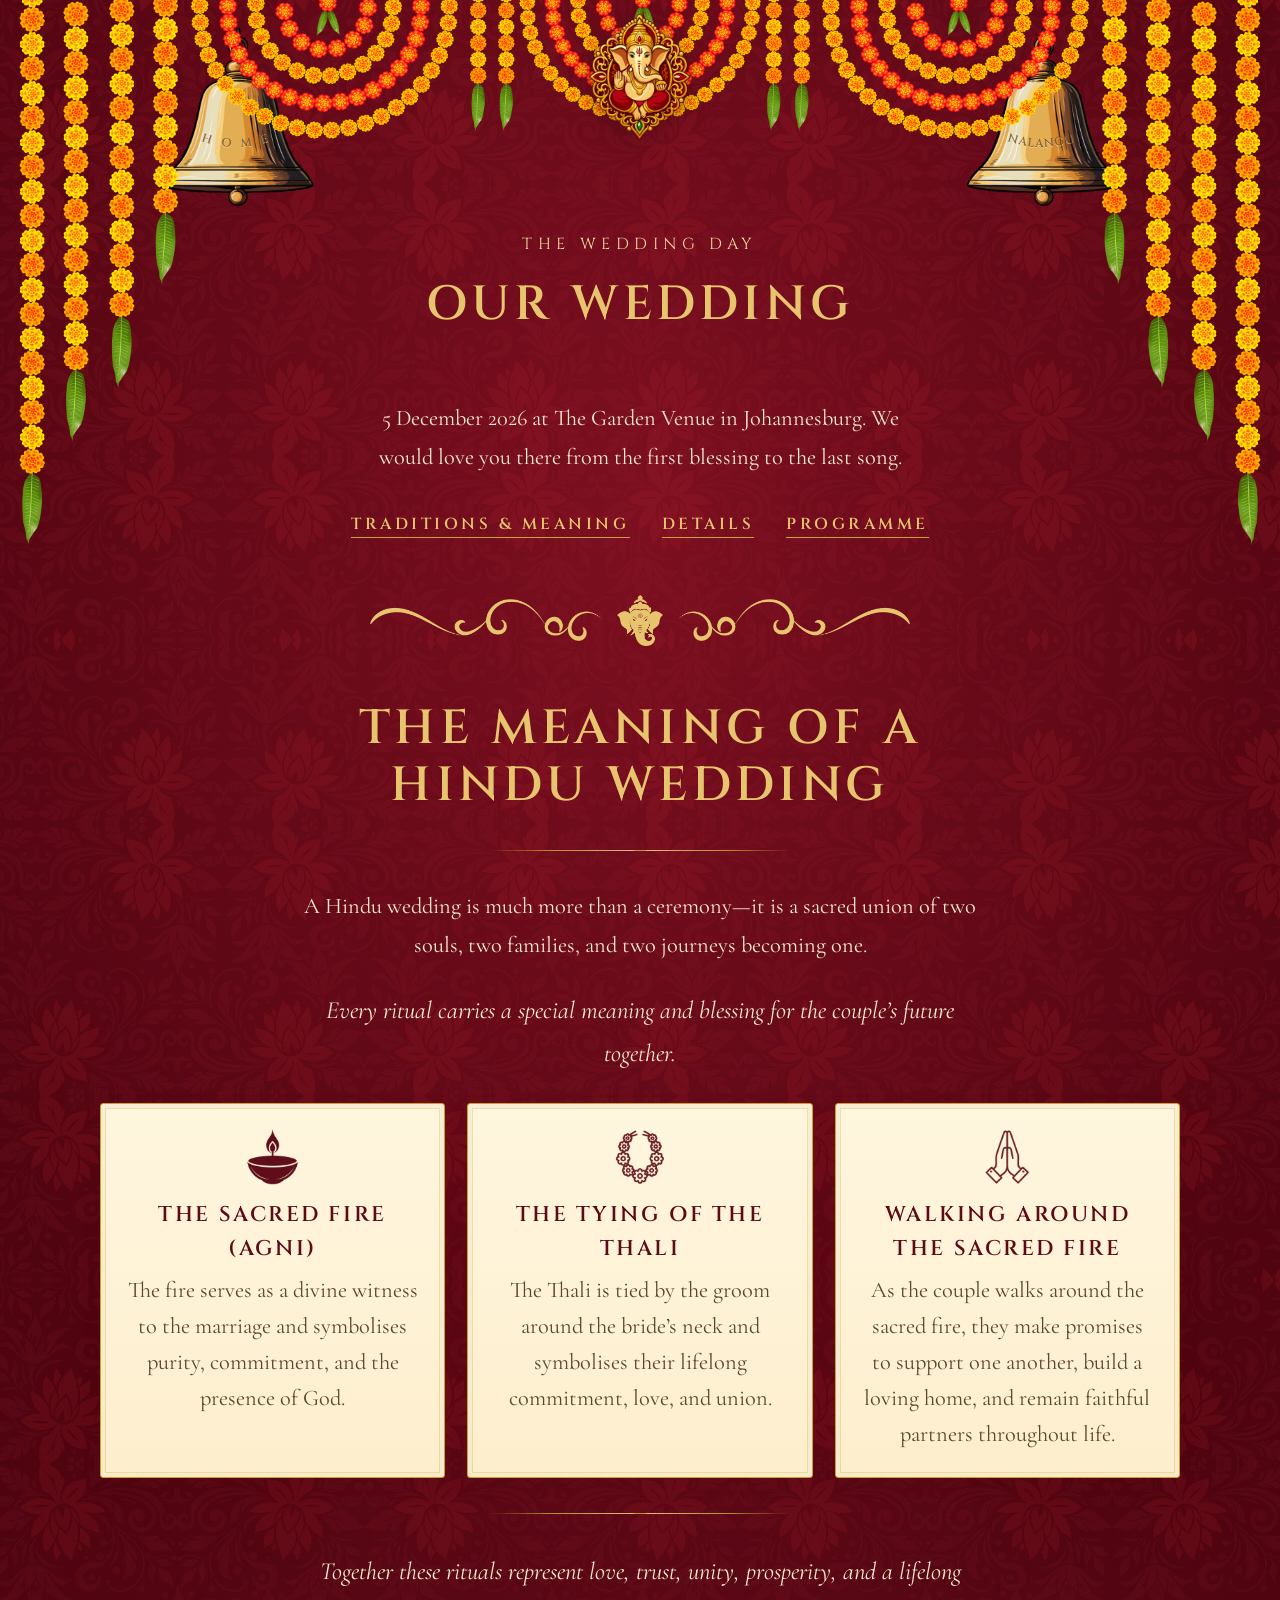
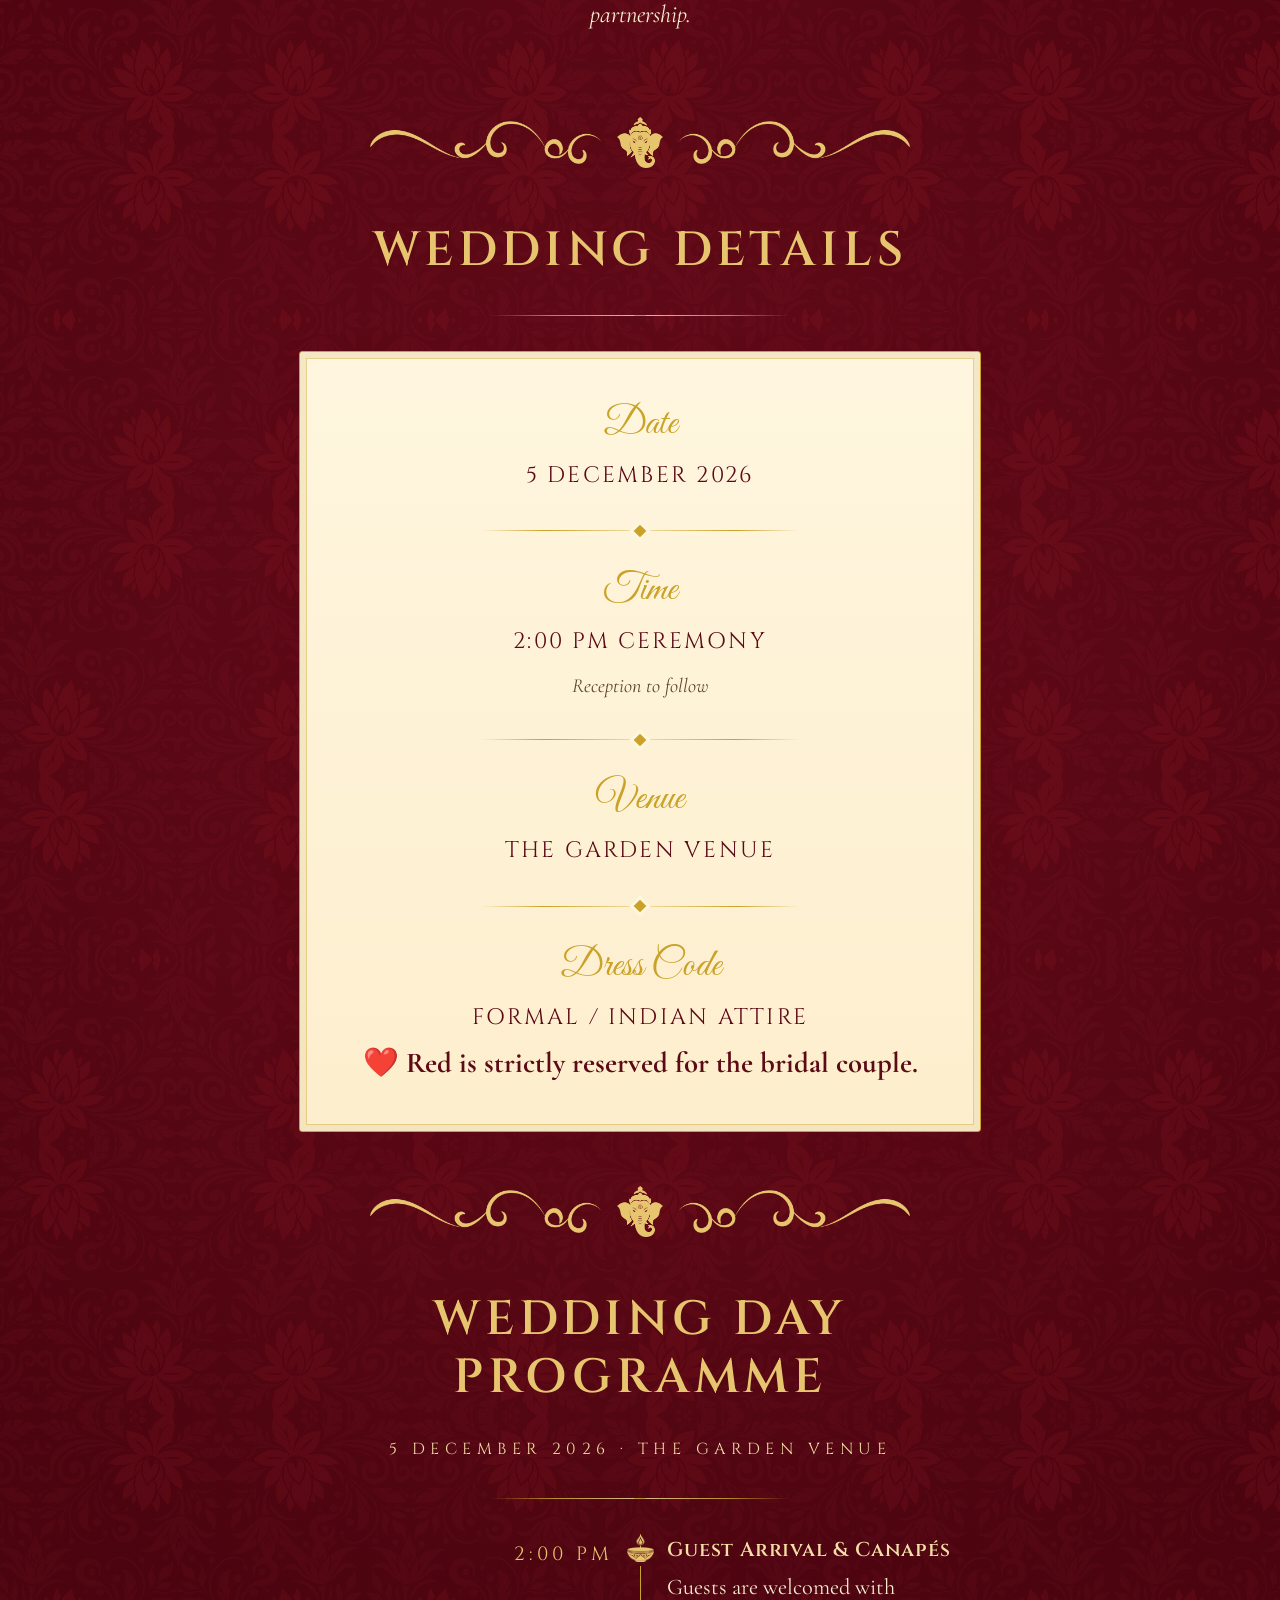
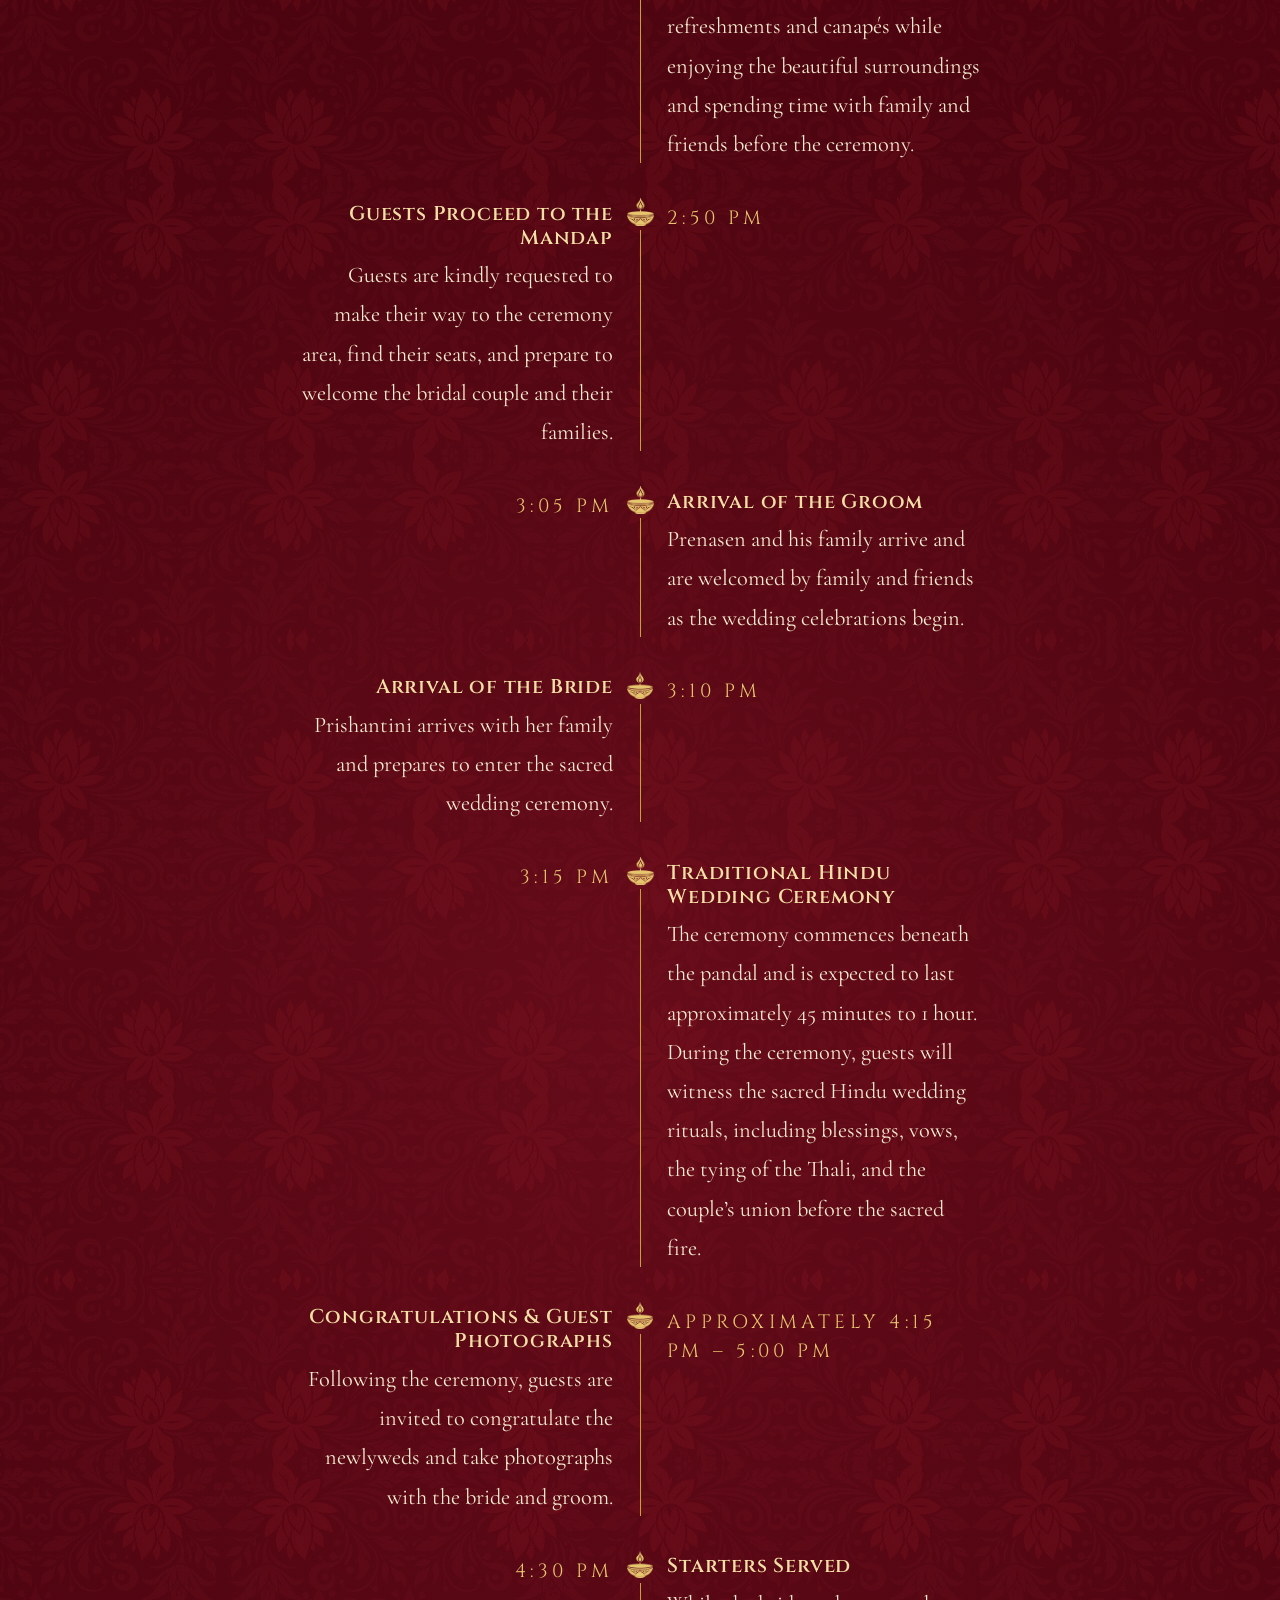
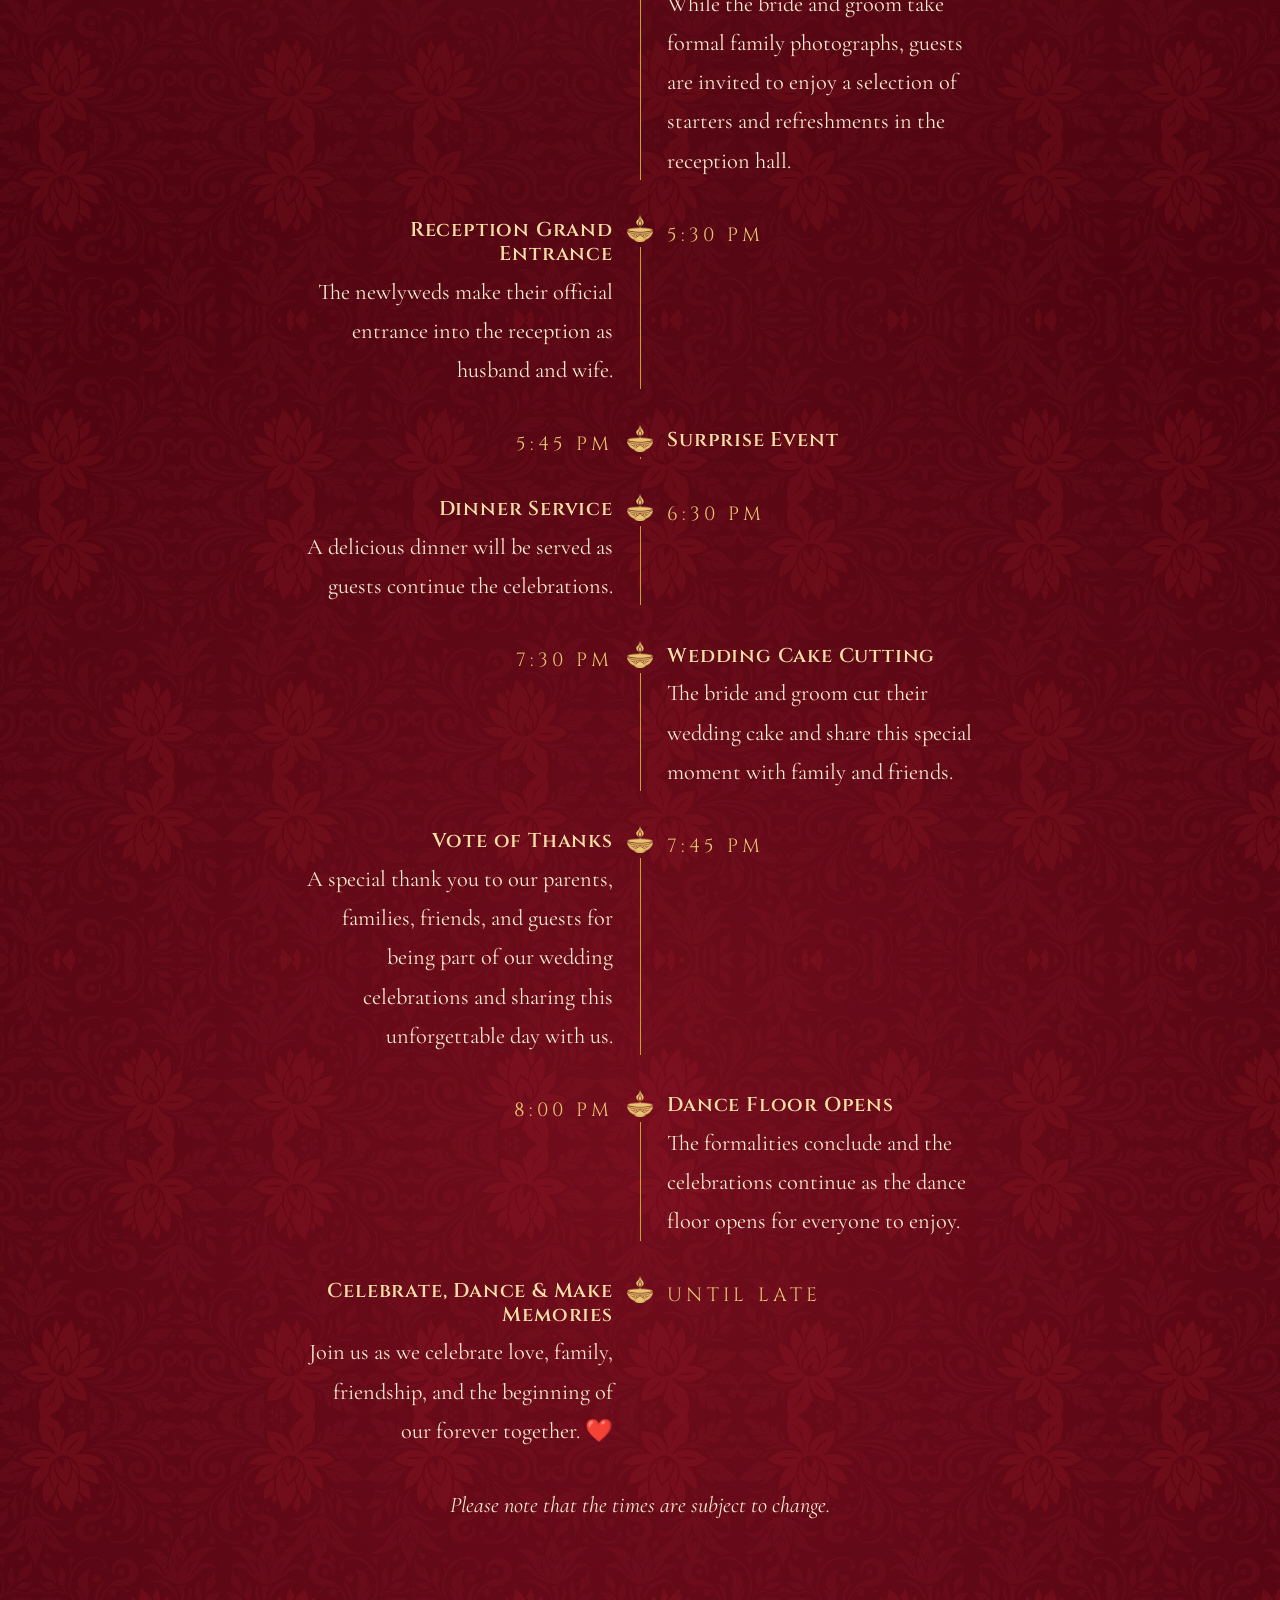
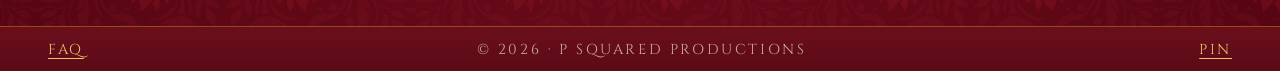
==== commit 553a7895: "nalangu page cerise Co-Authored-By: Claude Sonnet 5.5 <noreply@anthropic.com>" ====
--- a/details.html
+++ b/details.html
@@ -41,6 +41,7 @@
   <main id="main" class="site-main">
     <section class="panel silk panel--crest panel--stage">
       <img class="garlands-top" src="assets/images/garlands_new.png" alt="" aria-hidden="true">
+      <img class="ganesha" src="assets/images/ganesha.png" alt="" aria-hidden="true" width="520" height="640">
 
       <p class="eyebrow">The Wedding Day</p>
       <h1 class="panel__title">Our Wedding</h1>
@@ -55,14 +56,10 @@
       </ul>
     </section>
 
-    <div class="divider divider--gold" aria-hidden="true">
-      <span class="divider__line"></span>
-      <img class="divider__diya" src="assets/images/diya-gold.png" alt="">
-      <img class="divider__diya" src="assets/images/diya-gold.png" alt="">
-      <img class="divider__diya divider__diya--big" src="assets/images/diya-gold.png" alt="">
-      <img class="divider__diya" src="assets/images/diya-gold.png" alt="">
-      <img class="divider__diya" src="assets/images/diya-gold.png" alt="">
-      <span class="divider__line"></span>
+    <div class="divider divider--ornament" aria-hidden="true">
+      <img class="divider__filigree" src="assets/images/filigree-gold-left.png" alt="">
+      <img class="divider__ganesha" src="assets/images/ganesha-gold.png" alt="">
+      <img class="divider__filigree" src="assets/images/filigree-gold-right.png" alt="">
     </div>
 
     <section class="panel silk" id="traditions">
@@ -96,14 +93,10 @@
       </div>
     </section>
 
-    <div class="divider divider--gold" aria-hidden="true">
-      <span class="divider__line"></span>
-      <img class="divider__diya" src="assets/images/diya-gold.png" alt="">
-      <img class="divider__diya" src="assets/images/diya-gold.png" alt="">
-      <img class="divider__diya divider__diya--big" src="assets/images/diya-gold.png" alt="">
-      <img class="divider__diya" src="assets/images/diya-gold.png" alt="">
-      <img class="divider__diya" src="assets/images/diya-gold.png" alt="">
-      <span class="divider__line"></span>
+    <div class="divider divider--ornament" aria-hidden="true">
+      <img class="divider__filigree" src="assets/images/filigree-gold-left.png" alt="">
+      <img class="divider__ganesha" src="assets/images/ganesha-gold.png" alt="">
+      <img class="divider__filigree" src="assets/images/filigree-gold-right.png" alt="">
     </div>
 
     <section class="panel silk" id="details">
@@ -130,20 +123,16 @@
           <section class="nalangu-details__row">
             <h3>Dress Code</h3>
             <p class="nalangu-details__main">Formal / Indian Attire</p>
-            <p class="nalangu-details__sub">&#10084;&#65039; Red is strictly reserved for the bridal couple.</p>
+            <p class="nalangu-details__sub nalangu-details__sub--notice">&#10084;&#65039; Red is strictly reserved for the bridal couple.</p>
           </section>
         </div>
       </div>
     </section>
 
-    <div class="divider divider--gold" aria-hidden="true">
-      <span class="divider__line"></span>
-      <img class="divider__diya" src="assets/images/diya-gold.png" alt="">
-      <img class="divider__diya" src="assets/images/diya-gold.png" alt="">
-      <img class="divider__diya divider__diya--big" src="assets/images/diya-gold.png" alt="">
-      <img class="divider__diya" src="assets/images/diya-gold.png" alt="">
-      <img class="divider__diya" src="assets/images/diya-gold.png" alt="">
-      <span class="divider__line"></span>
+    <div class="divider divider--ornament" aria-hidden="true">
+      <img class="divider__filigree" src="assets/images/filigree-gold-left.png" alt="">
+      <img class="divider__ganesha" src="assets/images/ganesha-gold.png" alt="">
+      <img class="divider__filigree" src="assets/images/filigree-gold-right.png" alt="">
     </div>
 
     <section class="panel silk" id="programme">
@@ -256,10 +245,9 @@
   </main>
 
   <footer class="site-footer">
-    <p class="site-footer__names gold-type">Prenasen &amp; Prishantini</p>
-    <p>5 December 2026 &middot; The Garden Venue, Johannesburg</p>
-    <p>Questions? <a href="mailto:yeshria.pillay@gmail.com">yeshria.pillay@gmail.com</a></p>
-    <p class="site-footer__copy">&copy; <span data-year>2026</span> &middot; With the blessings of our families</p>
+    <a href="details.html#details">FAQ</a>
+    <span class="site-footer__copy">&copy; <span data-year>2026</span> &middot; P squared productions</span>
+    <a href="https://www.google.com/maps/search/?api=1&amp;query=The+Garden+Venue+Johannesburg" target="_blank" rel="noopener">Pin</a>
   </footer>
   <script src="js/main.js"></script>
 </body>
--- a/css/styles.css
+++ b/css/styles.css
@@ -42,6 +42,18 @@
   --lemon-deep: #fbe68f;
   --nalangu-ink: #4f3406;  /* deep brown that replaces maroon on the Nalangu page */
 
+  /* Nalangu colours: yellow, orange, teal, cerise */
+  --nal-yellow: #f9c933;
+  --nal-orange: #e9731a;
+  --nal-orange-deep: #c25a0a;
+  --nal-teal: #0f7b7e;
+  --nal-teal-deep: #0b4a4d;
+  --nal-cerise: #c2185b;
+  --nal-text: #2a1004;       /* body copy on the orange page */
+  --nal-text-head: #4a0820;  /* headings: deep burgundy */
+  --nal-text-on-cerise: #fff6df;  /* body copy on the cerise page */
+  --nal-head-on-cerise: #ffdf6b;  /* headings on the cerise page */
+
   /* Ivory & cream (text on red) */
   --ivory: #f7ecd0;
   --cream: #fff6df;
@@ -81,12 +93,15 @@
 
 html {
   scroll-behavior: smooth;
+  /* Footer maroon shows under the page if it is ever pulled past the end. */
+  background-color: #5c0a16;
+  overscroll-behavior-y: none;
 }
 
 body {
   margin: 0;
   font-family: var(--font-body);
-  font-size: clamp(1.0625rem, 0.45vw + 0.95rem, 1.25rem);
+  font-size: clamp(1.2rem, 0.5vw + 1.05rem, 1.4rem);
   line-height: 1.75;
   color: var(--ink);
   background-color: var(--champagne);
@@ -195,7 +210,7 @@
 
 .eyebrow {
   font-family: var(--font-display);
-  font-size: clamp(0.68rem, 1.4vw, 0.8rem);
+  font-size: clamp(0.85rem, 1.8vw, 1rem);
   text-transform: uppercase;
   letter-spacing: 0.34em;
   margin: 0 0 1.1rem;
@@ -312,20 +327,19 @@
   background-image: url("../assets/images/bokeh-champagne.jpg");
 }
 
-/* Henna mandala field — the Nalangu page. Soft gold mandalas, every second row
-   shifted half a step (the tile carries both rows), over pale
-   gold across the whole page; its panels carry no field class of their own. */
+/* Ornamental field — the Nalangu page. A butter-yellow and gold ethnic pattern
+   (ethnic-tile-butter.jpg, recoloured from the vecteezy original), kept low in
+   contrast so the dark-brown copy stays clear, across the whole page; its panels carry no field class of their own. */
 .field-henna {
-  background-color: var(--mustard-deep);
+  background-color: var(--lemon);
   background-image:
-    url("../assets/images/paisley-tile-brown.png"),
-    radial-gradient(60% 18% at 50% 8%, rgba(255, 236, 150, 0.45), transparent 100%),
-    radial-gradient(70% 16% at 50% 33%, rgba(255, 228, 130, 0.35), transparent 100%),
-    radial-gradient(70% 16% at 50% 62%, rgba(255, 228, 130, 0.35), transparent 100%),
-    radial-gradient(70% 16% at 50% 90%, rgba(255, 236, 150, 0.4), transparent 100%),
-    linear-gradient(180deg, var(--mustard) 0%, var(--mustard-deep) 30%, #b5820b 60%, var(--mustard-deep) 100%);
-  background-size: 420px 420px, 100% 100%, 100% 100%, 100% 100%, 100% 100%, 100% 100%;
-  background-repeat: repeat, no-repeat, no-repeat, no-repeat, no-repeat, no-repeat;
+    radial-gradient(60% 18% at 50% 8%, rgba(255, 246, 200, 0.5), transparent 100%),
+    radial-gradient(70% 16% at 50% 33%, rgba(255, 246, 200, 0.4), transparent 100%),
+    radial-gradient(70% 16% at 50% 62%, rgba(255, 246, 200, 0.4), transparent 100%),
+    radial-gradient(70% 16% at 50% 90%, rgba(255, 246, 200, 0.45), transparent 100%),
+    url("../assets/images/ethnic-tile-butter.jpg");
+  background-size: 100% 100%, 100% 100%, 100% 100%, 100% 100%, 480px 320px;
+  background-repeat: no-repeat, no-repeat, no-repeat, no-repeat, repeat;
 }
 
 /* Separator between panels: a thin line, five diyas (one large in the middle,
@@ -366,6 +380,27 @@
   width: clamp(34px, 6.4vw, 50px);
 }
 
+/* Wedding page break: gold filigree either side of a gold Ganesha. */
+.divider--ornament {
+  align-items: center;
+  gap: clamp(0.3rem, 1.2vw, 0.8rem);
+  width: min(540px, 86vw);
+}
+
+.divider__filigree {
+  display: block;
+  flex: 1 1 0;
+  min-width: 0;
+  height: auto;
+}
+
+.divider__ganesha {
+  display: block;
+  flex: none;
+  width: clamp(30px, 6vw, 46px);
+  height: auto;
+}
+
 /* Deep maroon silk, a darker sibling of .silk for alternating wedding panels. */
 .silk--maroon {
   background-color: var(--maroon);
@@ -430,7 +465,8 @@
 }
 
 .silk .timeline--split time {
-  padding-top: 0.4rem;
+  font-size: clamp(1rem, 2.4vw, 1.2rem);
+  padding-top: 0.35rem;
 }
 
 .silk .timeline__event h3 {
@@ -490,6 +526,110 @@
   color: var(--nalangu-ink);
 }
 
+/* Nalangu colours: the lotus pattern pressed into cerise silk, tone on tone,
+   so it reads as embossed (lotus-pattern-embossed-cerise.jpg, repeating down
+   the whole page). Copy is cream and pale yellow; teal and orange are the
+   accents. The details card stays cream with dark copy. */
+.theme-nalangu .site-main {
+  --maroon: var(--nal-head-on-cerise);
+  --ink: var(--nal-text-on-cerise);
+  --ink-soft: var(--nal-text-on-cerise);
+}
+
+.theme-nalangu.field-henna {
+  background-color: #a0164e;
+  background-image: url("../assets/images/lotus-pattern-embossed-cerise.jpg");
+  background-size: 408px 408px;
+  background-repeat: repeat;
+}
+
+.theme-nalangu .panel--stage,
+.theme-nalangu #traditions,
+.theme-nalangu #details,
+.theme-nalangu #programme {
+  background: none;
+}
+
+.theme-nalangu .panel--gold h1,
+.theme-nalangu .panel--gold h2,
+.theme-nalangu .panel--gold h3,
+.theme-nalangu .ritual-list strong {
+  color: var(--nal-head-on-cerise);
+}
+
+.theme-nalangu .timeline time,
+.theme-nalangu .jump-links a,
+.theme-nalangu .timeline__event p,
+.theme-nalangu .lede,
+.theme-nalangu .panel--gold .eyebrow,
+.theme-nalangu .nalangu-description,
+.theme-nalangu .panel__inner > p,
+.theme-nalangu .ritual-list li {
+  color: var(--nal-text-on-cerise);
+}
+
+/* The dark maroon line icons would vanish on cerise; lift them to cream. */
+.theme-nalangu .ritual-list .glyph {
+  filter: brightness(0) invert(1) sepia(0.2);
+}
+
+.theme-nalangu .jump-links a {
+  border-bottom-color: var(--nal-orange);
+}
+
+.theme-nalangu .jump-links a:hover {
+  color: #fff;
+}
+
+.theme-nalangu .timeline--split li::before,
+.theme-nalangu .timeline--split li::after,
+.theme-nalangu .divider__line {
+  background: var(--nal-orange);
+}
+
+.theme-nalangu .timeline--split li::before {
+  box-shadow: 0 0 0 3px #a0164e;
+}
+
+.theme-nalangu .rule {
+  background: linear-gradient(90deg, transparent, var(--nal-orange) 20%, var(--nal-yellow) 50%, var(--nal-orange) 80%, transparent);
+}
+
+.theme-nalangu .rule::after {
+  background: var(--nal-yellow);
+}
+
+.theme-nalangu .nalangu-details {
+  background: linear-gradient(180deg, #fffbe6, #fff0b8);
+  border-color: var(--nal-teal);
+  box-shadow:
+    0 0 0 6px rgba(255, 255, 255, 0.5) inset,
+    0 0 0 7px rgba(15, 123, 126, 0.5) inset,
+    0 12px 30px rgba(40, 3, 20, 0.35);
+}
+
+.theme-nalangu .nalangu-details__main,
+.theme-nalangu .nalangu-details__sub {
+  color: #2a1004;
+}
+
+.theme-nalangu .nalangu-details__sub--notice {
+  color: var(--nal-cerise);
+}
+
+.theme-nalangu .nalangu-details__row h3 {
+  color: var(--nal-teal);
+}
+
+.theme-nalangu .nalangu-details__gem {
+  background: linear-gradient(90deg, transparent, var(--nal-teal) 20%, var(--nal-teal) 80%, transparent);
+}
+
+.theme-nalangu .nalangu-details__gem::after {
+  background: var(--nal-teal);
+  box-shadow: 0 0 0 3px #fff6c9;
+}
+
 /* Home cards that preview each celebration's colours. */
 .card.card--nalangu {
   background: linear-gradient(180deg, var(--lemon), var(--mustard));
@@ -535,11 +675,11 @@
    runs unbroken down the whole page. Silk panels turn transparent over it;
    .silk--maroon deepens the same pattern instead of starting a new one. */
 .field-mandala-red {
-  background-color: var(--silk-red);
+  background-color: #520411;
   background-image:
-    url("../assets/images/henna-mandala-tile-gold.png"),
-    linear-gradient(180deg, var(--silk-red-bright) 0%, var(--silk-red) 45%, var(--silk-red-deep) 100%);
-  background-size: 280px 560px, 100% 100%;
+    url("../assets/images/paisley-tile-maroon.png"),
+    linear-gradient(180deg, #6a0a18 0%, #520411 45%, #46030e 100%);
+  background-size: 420px 420px, 100% 100%;
   background-repeat: repeat, no-repeat;
 }
 
@@ -681,6 +821,14 @@
   fill: rgba(78, 44, 10, 0.88);
 }
 
+/* The right bell tilts inwards, towards the page centre. */
+.bell--right:hover img,
+.bell--right:focus-visible img,
+.bell--right:hover .bell__etch,
+.bell--right:focus-visible .bell__etch{
+  transform: scale(1.06) rotate(3deg);
+}
+
 .bell:focus{ outline: none; }
 
 .bell:focus-visible{
@@ -713,6 +861,14 @@
   top: 3vh;
 }
 
+/* On phones the bells grow so the etched page names are easy to read. The
+   etched text is an SVG that scales with the bell. */
+@media (max-width: 760px){
+  .bell{ width: 32vw; }
+  .bell--left{ left: 4vw; }
+  .bell--right{ right: 4vw; }
+}
+
 /*  back bells */
 
 
@@ -738,11 +894,11 @@
 /* Gold Ganesha, seated under the centre of the garland. */
 .ganesha {
   position: absolute;
-  top: clamp(0.2rem, 1.4vw, 1rem);
+  top: clamp(0.2rem, 1.1vw, 1rem);
   left: 50%;
   transform: translateX(-50%);
   width: clamp(54px, 8vw, 108px);
-  z-index: 3;
+  z-index: 6;
   filter: drop-shadow(0 4px 12px rgba(58, 5, 14, 0.5));
 }
 
@@ -856,7 +1012,7 @@
 .nav-toggle {
   display: none;
   font-family: var(--font-display);
-  font-size: 0.72rem;
+  font-size: 0.95rem;
   letter-spacing: 0.24em;
   text-transform: uppercase;
   color: var(--gold-light);
@@ -879,7 +1035,7 @@
 
 .site-nav a {
   font-family: var(--font-display);
-  font-size: clamp(0.7rem, 1.3vw, 0.86rem);
+  font-size: clamp(0.9rem, 1.6vw, 1.05rem);
   font-weight: 600;
   text-transform: uppercase;
   letter-spacing: 0.24em;
@@ -913,7 +1069,7 @@
 
 .jump-links a {
   font-family: var(--font-display);
-  font-size: clamp(0.66rem, 1.2vw, 0.78rem);
+  font-size: clamp(0.85rem, 1.6vw, 1rem);
   font-weight: 600;
   letter-spacing: 0.22em;
   text-transform: uppercase;
@@ -949,8 +1105,8 @@
 .hero__inner {
   position: relative;
   z-index: 4;
-  max-width: 860px;
-  margin: 0 auto;
+  max-width: 860px; 
+  margin: -7.5vh  auto; 
 }
 
 .hero__names {
@@ -960,11 +1116,38 @@
   font-size: 8.6vh;
   line-height: 1.15;
   letter-spacing: 0.01em;
+  /* Written in from left to right: a soft-edged mask wipes across the names. */
+  -webkit-mask-image: linear-gradient(90deg, #000 40%, transparent 60%);
+  mask-image: linear-gradient(90deg, #000 40%, transparent 60%);
+  -webkit-mask-size: 250% 100%;
+  mask-size: 250% 100%;
+  -webkit-mask-repeat: no-repeat;
+  mask-repeat: no-repeat;
+  animation: write-on 3.6s cubic-bezier(0.45, 0.05, 0.35, 1) 0.4s both;
+}
+
+@keyframes write-on {
+  from {
+    -webkit-mask-position: 100% 0;
+    mask-position: 100% 0;
+  }
+  to {
+    -webkit-mask-position: 0 0;
+    mask-position: 0 0;
+  }
+}
+
+@media (prefers-reduced-motion: reduce) {
+  .hero__names {
+    animation: none;
+    -webkit-mask-image: none;
+    mask-image: none;
+  }
 }
 
 .hero__sub {
   font-family: var(--font-display);
-  font-size: clamp(0.85rem, 2.6vw, 1.5rem);
+  font-size: clamp(1.4rem, 5vw, 2.6rem);
   text-transform: uppercase;
   letter-spacing: 0.3em;
   margin: 0 0 0.6em;
@@ -985,7 +1168,7 @@
 
 .hero__date {
   font-family: var(--font-body);
-  font-size: clamp(1rem, 2vw, 1.2rem);
+  font-size: clamp(1.25rem, 3.2vw, 1.8rem);
   font-style: italic;
   letter-spacing: 0.06em;
   color: var(--ivory);
@@ -1004,7 +1187,8 @@
 
 .countdown-band {
   position: relative;
-  padding: clamp(2rem, 6vw, 4.5rem) clamp(1rem, 5vw, 3rem) clamp(2.5rem, 7vw, 5rem);
+  margin-top: calc(-1 * clamp(3rem, 9vw, 7rem));
+  padding: 0 clamp(1rem, 5vw, 3rem) clamp(2.5rem, 7vw, 5rem);
   text-align: center;
 }
 
@@ -1012,38 +1196,39 @@
    line art with its white removed, recoloured to --gold-light). .countdown__inner is inset by % of the
    frame's own box, which keeps the values inside the frame's opening. The frame is min(720px, ~90vw) wide, so
    type is sized as min(px, vw) pairs that shrink with it. */
-.countdown {
-  position: relative;
-  width: min(780px, 100%);
-  aspect-ratio: 1600 / 1037;
-  margin: 0 auto;
-  background:
-    url("../assets/images/countdown-frame.png") center / 100% 100% no-repeat,
-    radial-gradient(34% 38% at 50% 50%, rgba(58, 5, 14, 0.72), rgba(58, 5, 14, 0) 100%);
-  filter: drop-shadow(0 6px 16px rgba(40, 3, 10, 0.45));
-}
-
-.countdown-wrap[hidden] {
-  display: none;
-}
-
-.countdown__inner {
-  position: absolute;
-  inset: 21% 25% 19%;
-  display: flex;
-  flex-direction: column;
-  justify-content: center;
-}
-
-.countdown__title {
-  font-family: var(--font-script);
-  font-size: clamp(2rem, 6vw, 3.2rem);
-  font-weight: 400;
-  line-height: 1.1;
-  text-align: center;
-  margin: clamp(0.6rem, 2vw, 1.2rem) 0 0;
-  color: var(--gold-light);
-}
+   .countdown {
+    position: relative;
+    width: min(780px, 100%);
+    aspect-ratio: 1600 / 1037;
+    margin: 10vh auto;
+    top: 2rem;
+    background:
+      url("../assets/images/countdown-frame.png") center / 100% 100% no-repeat,
+      radial-gradient(34% 38% at 50% 50%, rgba(58, 5, 14, 0.2), rgba(58, 5, 14, 0) 100%);
+    filter: drop-shadow(0 4px 10px rgba(40, 3, 10, 0.15));
+  }
+  
+  .countdown-wrap[hidden] {
+    display: none;
+  }
+  
+  .countdown__inner {
+    position: absolute;
+    inset: 21% 25% 19%;
+    display: flex;
+    flex-direction: column;
+    justify-content: center;
+  }
+  
+  .countdown__title {
+    font-family: var(--font-script);
+    font-size: clamp(2rem, 6vw, 3.2rem);
+    font-weight: 400;
+    line-height: 1.1;
+    text-align: center;
+    margin: -2.5rem 0 0;
+    color: var(--gold-light);
+  }
 
 /* Two rows of three: months, weeks, days over hours, minutes, seconds. */
 .countdown__grid {
@@ -1081,7 +1266,7 @@
 
 .countdown__label {
   font-family: var(--font-display);
-  font-size: max(8px, min(13px, 1.6vw));
+  font-size: max(11px, min(16px, 2.4vw));
   text-transform: uppercase;
   letter-spacing: clamp(0.06em, 1vw, 0.18em);
   color: var(--gold-light);
@@ -1133,6 +1318,7 @@
   max-width: 1080px;
 }
 
+
 .panel__title {
   font-size: clamp(1.7rem, 5vw, 3rem);
   letter-spacing: 0.1em;
@@ -1193,7 +1379,7 @@
 .prose .beat {
   font-family: var(--font-display);
   letter-spacing: 0.12em;
-  font-size: 0.95em;
+  font-size: 1em;
   text-transform: uppercase;
   color: var(--ink-soft);
 }
@@ -1269,6 +1455,16 @@
   color: var(--ink-soft);
 }
 
+/* The dress-code rule guests must not miss: large, bold, upright. */
+.nalangu-details__sub--notice {
+  max-width: 40rem;
+  font-style: normal;
+  font-weight: 700;
+  font-size: clamp(1.35rem, 3.2vw, 1.8rem);
+  line-height: 1.35;
+  color: var(--maroon);
+}
+
 .nalangu-details__gem {
   display: block;
   height: 1px;
@@ -1322,7 +1518,7 @@
 .card__link {
   display: inline-block;
   font-family: var(--font-display);
-  font-size: 0.72rem;
+  font-size: 0.95rem;
   letter-spacing: 0.22em;
   text-transform: uppercase;
   text-decoration: none;
@@ -1361,7 +1557,7 @@
   flex: 0 1 calc((100% - 2 * var(--ritual-gap)) / 3);
   padding: clamp(1.2rem, 2.5vw, 1.6rem);
   text-align: center;
-  font-size: 0.95em;
+  font-size: 1em;
   line-height: 1.6;
   color: var(--ink-soft);
   background: linear-gradient(180deg, var(--cream), #fdeecd);
@@ -1384,7 +1580,7 @@
   display: block;
   margin-bottom: 0.4rem;
   font-family: var(--font-display);
-  font-size: 0.86em;
+  font-size: 0.95em;
   font-weight: 600;
   letter-spacing: 0.12em;
   text-transform: uppercase;
@@ -1407,7 +1603,7 @@
 
 .meta-list dt {
   font-family: var(--font-display);
-  font-size: 0.68rem;
+  font-size: 0.9rem;
   letter-spacing: 0.22em;
   text-transform: uppercase;
   color: var(--ink-soft);
@@ -1452,7 +1648,7 @@
 .timeline time {
   display: block;
   font-family: var(--font-display);
-  font-size: 0.72rem;
+  font-size: 0.95rem;
   letter-spacing: 0.22em;
   text-transform: uppercase;
   color: var(--maroon);
@@ -1501,7 +1697,7 @@
   grid-column: 1;
   grid-row: 1;
   text-align: right;
-  font-size: clamp(0.7rem, 1.8vw, 0.86rem);
+  font-size: clamp(0.9rem, 2vw, 1.05rem);
   line-height: 1.5;
   padding-top: 0.2rem;
 }
@@ -1558,7 +1754,7 @@
   display: block;
   padding: 0.9rem 1rem;
   font-family: var(--font-display);
-  font-size: 0.8rem;
+  font-size: 1rem;
   letter-spacing: 0.2em;
   text-transform: uppercase;
   text-decoration: none;
@@ -1609,7 +1805,7 @@
 
 .figure-slot figcaption {
   margin-top: 0.7rem;
-  font-size: 0.9em;
+  font-size: 1em;
   font-style: italic;
   color: var(--ink-soft);
 }
@@ -1641,7 +1837,7 @@
   display: block;
   margin-bottom: 0.4rem;
   font-family: var(--font-display);
-  font-size: 0.7rem;
+  font-size: 0.9rem;
   letter-spacing: 0.2em;
   text-transform: uppercase;
   color: var(--maroon);
@@ -1704,7 +1900,7 @@
   display: inline-block;
   padding: 0.85rem 2.4rem;
   font-family: var(--font-display);
-  font-size: 0.78rem;
+  font-size: 1rem;
   font-weight: 600;
   letter-spacing: 0.24em;
   text-transform: uppercase;
@@ -1722,7 +1918,7 @@
 }
 
 .hint {
-  font-size: 0.92em;
+  font-size: 1em;
   font-style: italic;
   color: var(--ink-soft);
 }
@@ -1750,21 +1946,19 @@
 
 .site-footer {
   position: relative;
-  padding: clamp(2.5rem, 6vw, 4rem) clamp(1rem, 5vw, 3rem) clamp(2rem, 4vw, 3rem);
-  text-align: center;
+  display: flex;
+  flex-wrap: wrap;
+  align-items: center;
+  justify-content: space-between;
+  gap: 0.3rem 1rem;
+  padding: 0.6rem clamp(1rem, 5vw, 3rem);
   color: var(--ivory);
   background: linear-gradient(180deg, var(--silk-red-deep), var(--maroon));
   border-top: 1px solid rgba(201, 162, 39, 0.45);
-}
-
-.site-footer__names {
-  font-family: var(--font-script);
-  font-size: clamp(1.7rem, 4.5vw, 2.4rem);
-  margin: 0 0 0.4rem;
-}
-
-.site-footer p {
-  margin: 0 0 0.4rem;
+  font-family: var(--font-display);
+  font-size: 0.9rem;
+  letter-spacing: 0.18em;
+  text-transform: uppercase;
 }
 
 .site-footer a {
@@ -1772,12 +1966,7 @@
 }
 
 .site-footer__copy {
-  margin-top: 1.4rem;
-  font-family: var(--font-display);
-  font-size: 0.66rem;
-  letter-spacing: 0.22em;
-  text-transform: uppercase;
-  color: rgba(247, 236, 208, 0.6);
+  color: rgba(247, 236, 208, 0.7);
 }
 
 /* 11. Scroll reveals
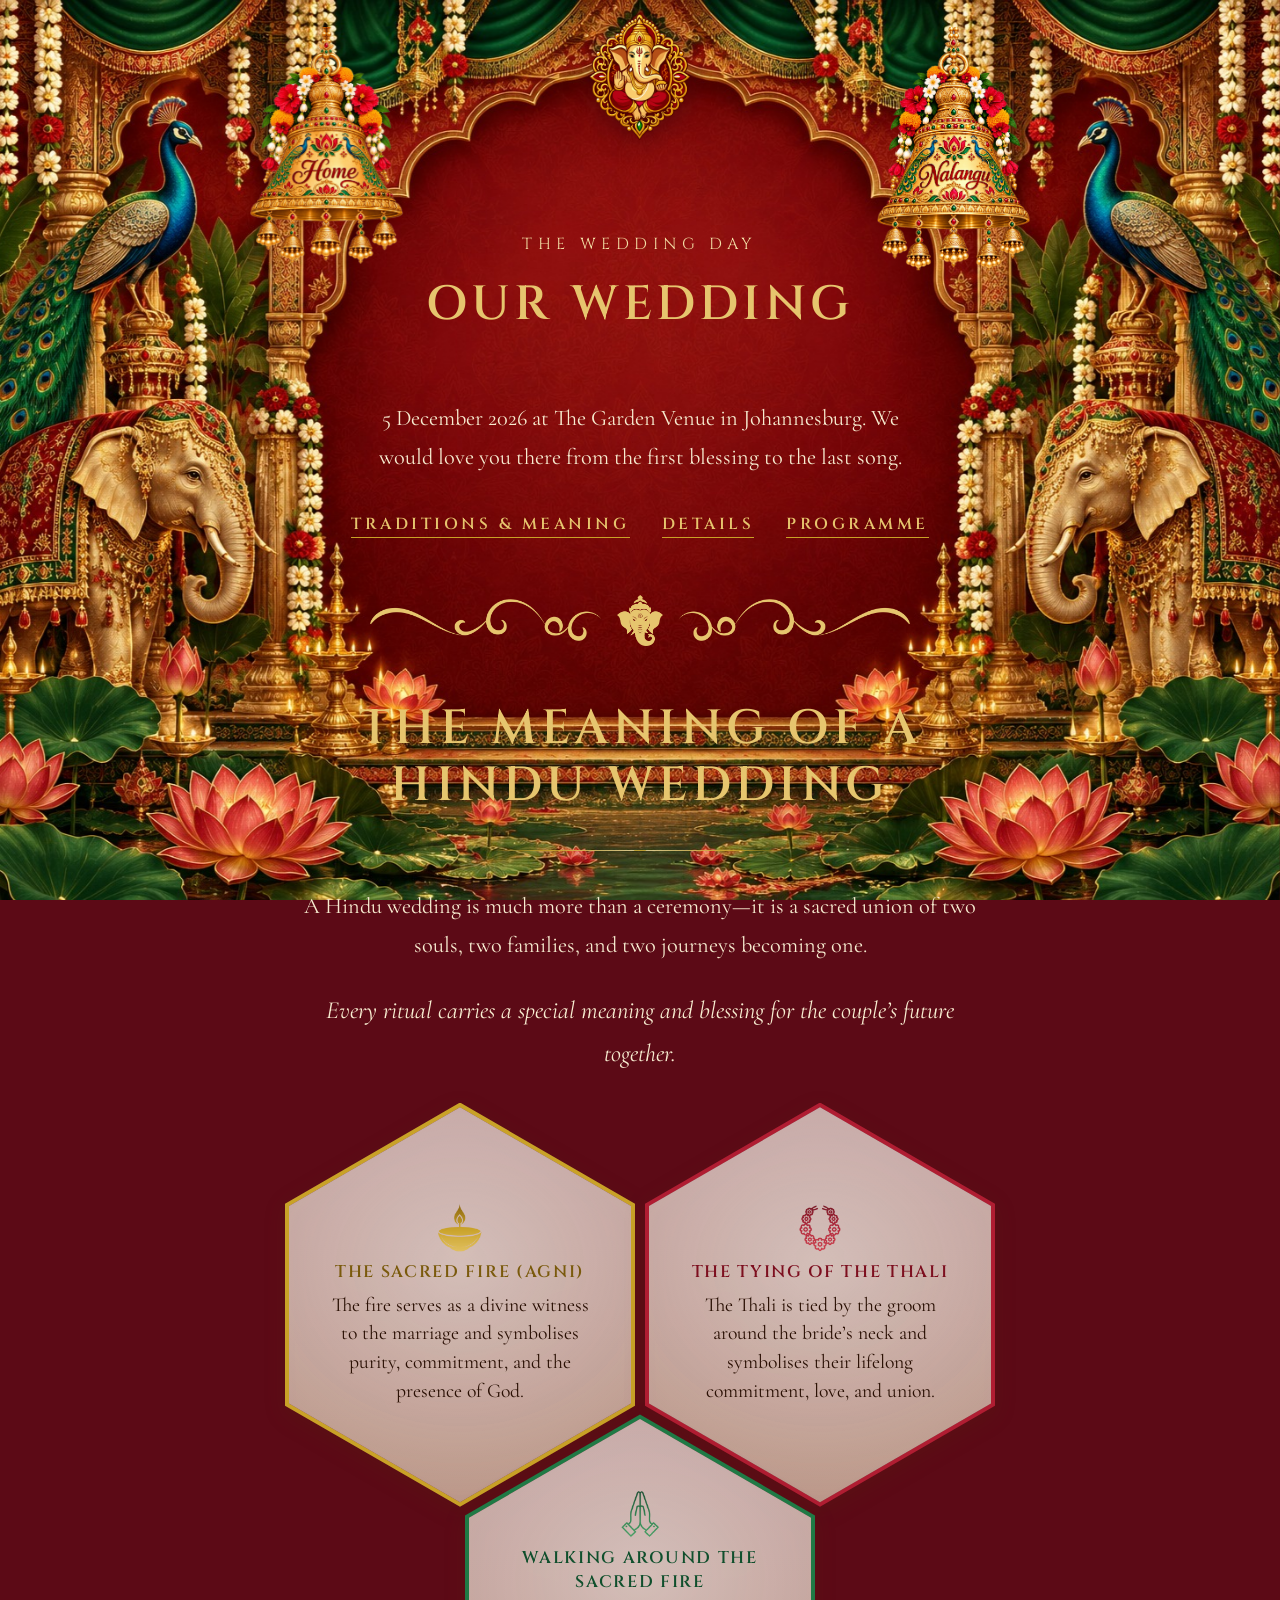
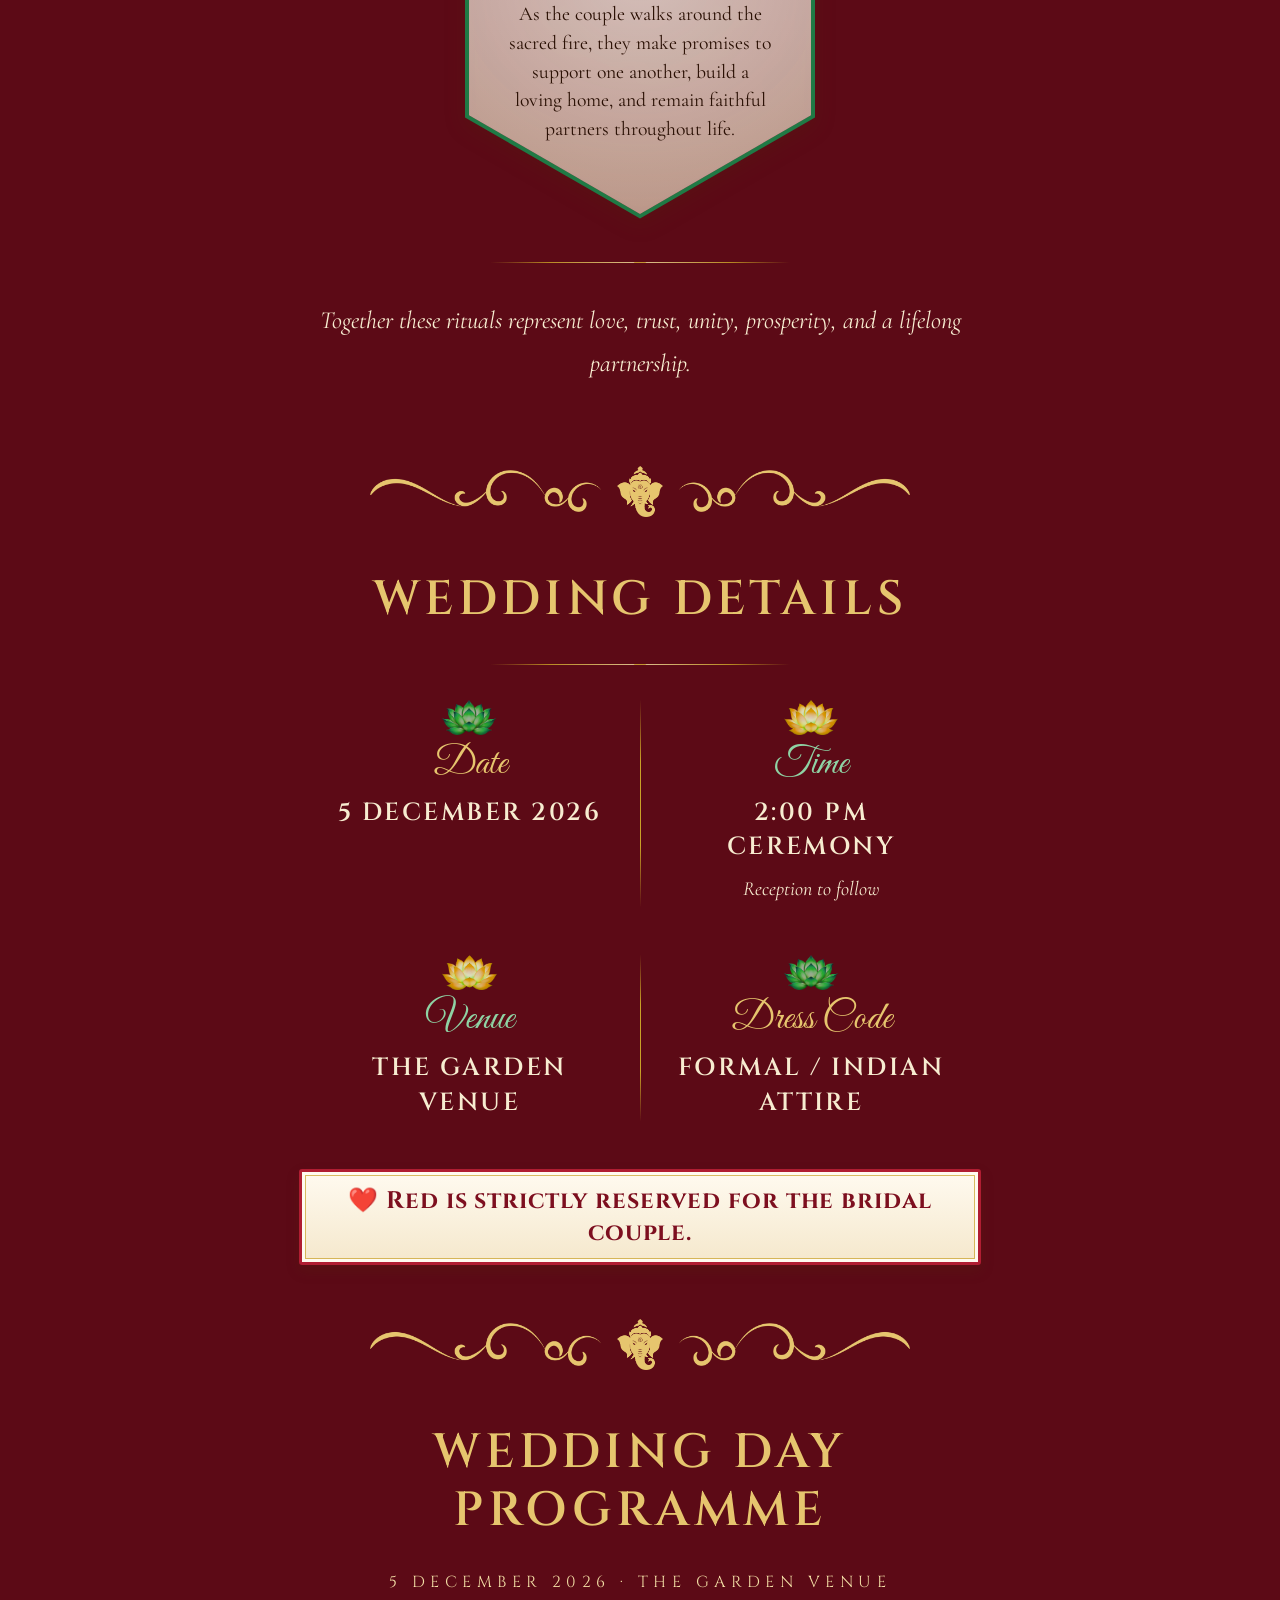
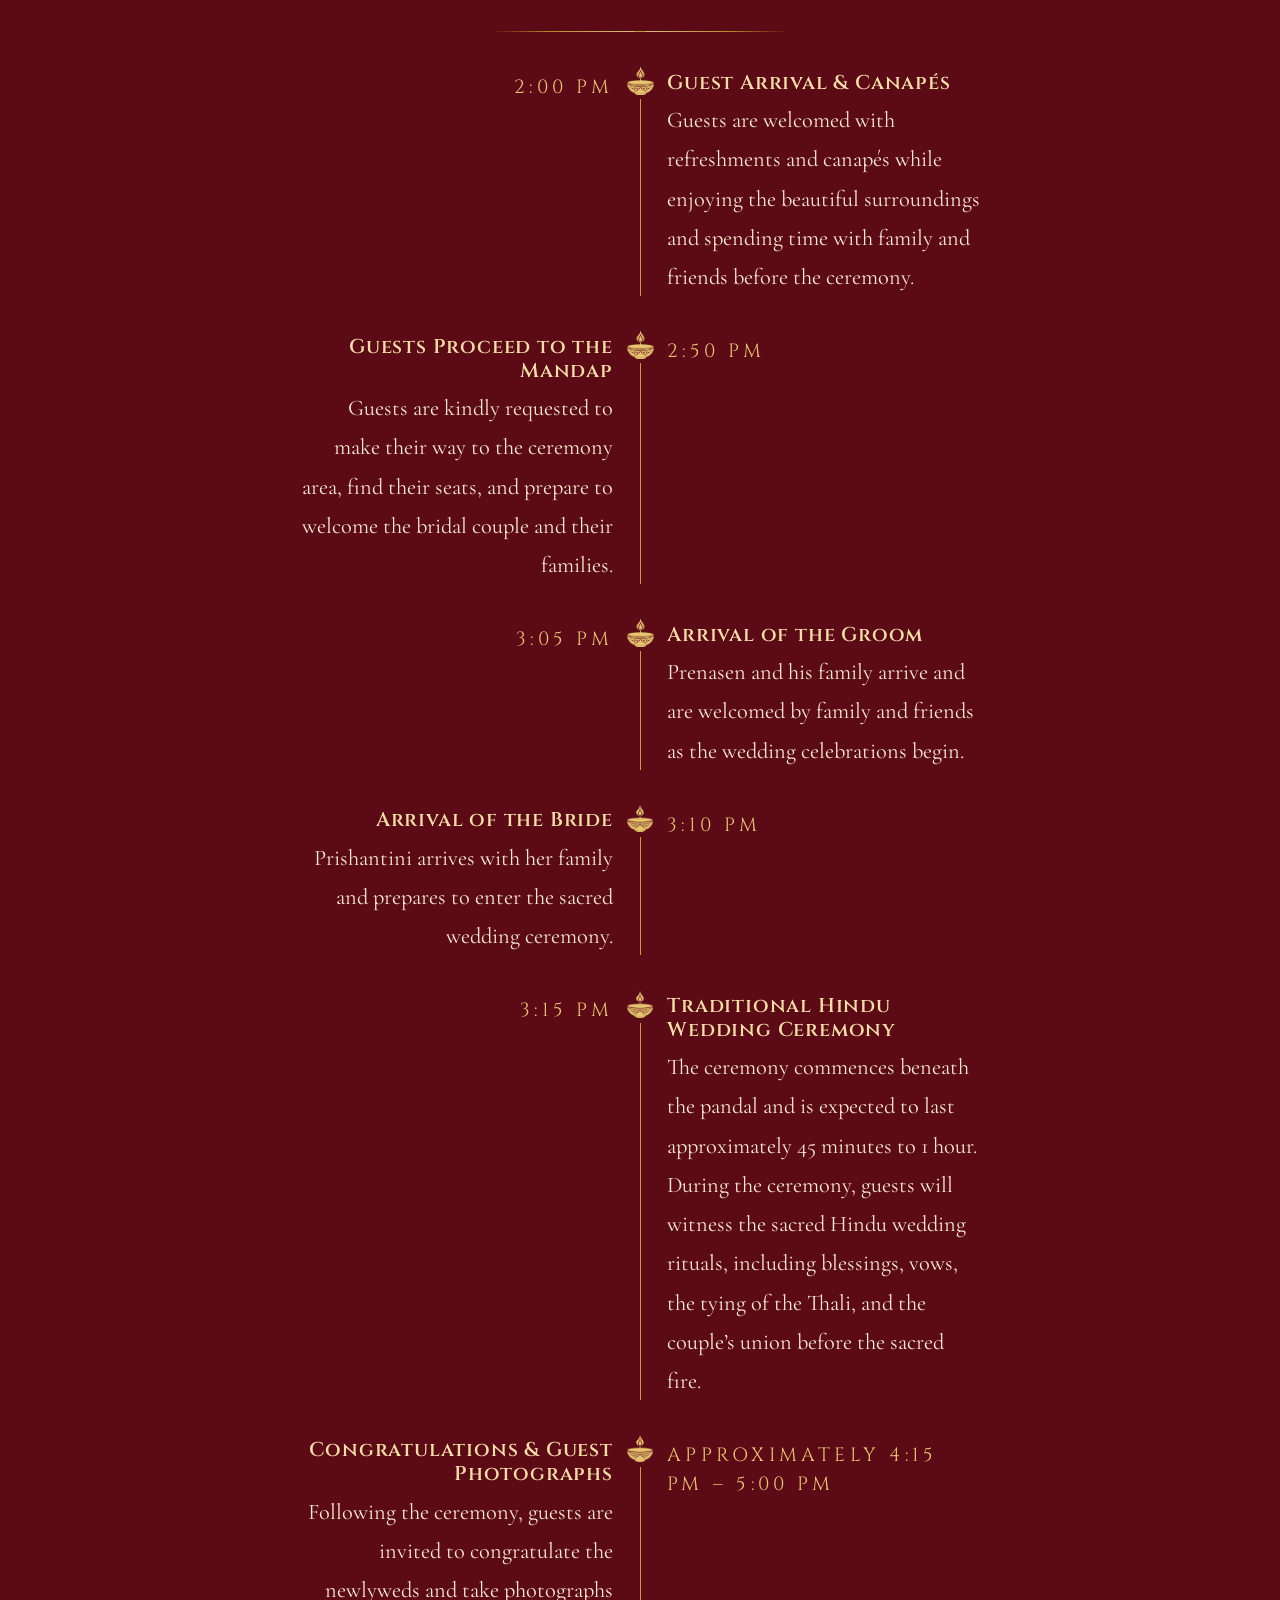
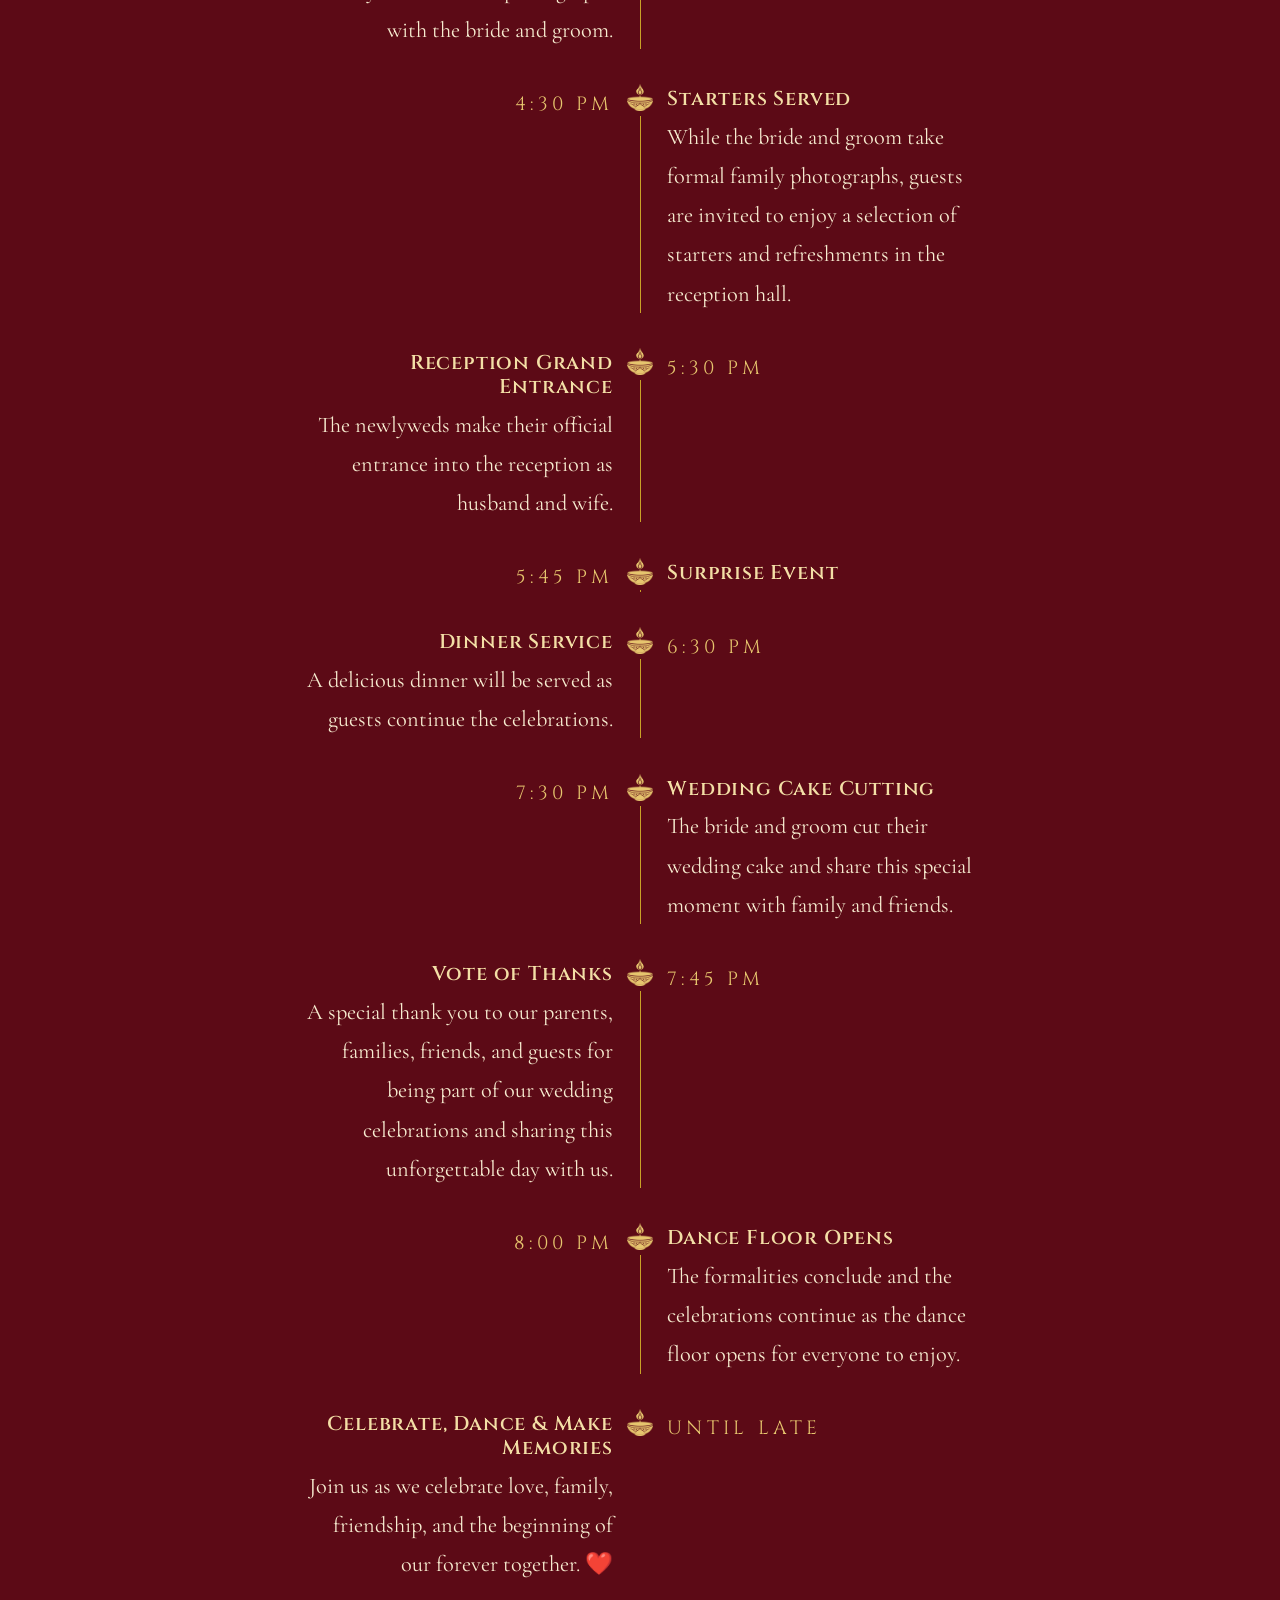
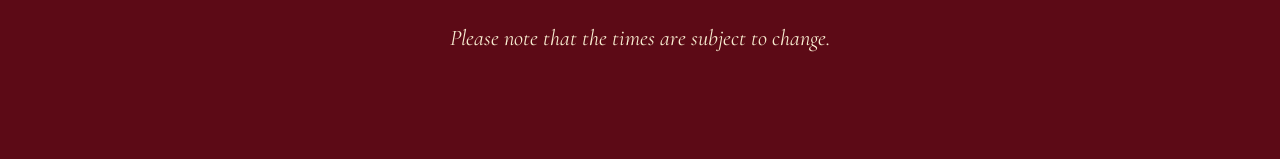
==== commit e18ccfd0: "Restyle Nalangu and Wedding pages with hexagon tiles and page accents - Nalangu: lotus blue, pink an" ====
--- a/details.html
+++ b/details.html
@@ -7,41 +7,19 @@
   <meta name="description" content="Traditions, details and programme for the wedding of Prenasen and Prishantini.">
   <link rel="stylesheet" href="css/styles.css">
 </head>
-<body class="field-mandala-red field-mandala-red--flow">
+<body class="field-mandala-red field-mandala-red--flow field-fixed field-fixed--wedding theme-wedding fade-under-ganesha">
   <a class="skip-link" href="#main">Skip to content</a>
   <a class="bell bell--left" href="index.html" aria-label="Home">
-    <img src="assets/images/bell.png" alt="" aria-hidden="true">
-    <svg class="bell__etch" viewBox="0 0 880 1030" aria-hidden="true" focusable="false">
-      <defs>
-        <path id="bell-arc-home" d="M 190 634 Q 432 744 674 634" fill="none"></path>
-      </defs>
-      <text class="bell__etch-light">
-        <textPath href="#bell-arc-home" startOffset="50%" textLength="400" lengthAdjust="spacing">Home</textPath>
-      </text>
-      <text class="bell__etch-cut">
-        <textPath href="#bell-arc-home" startOffset="50%" textLength="400" lengthAdjust="spacing">Home</textPath>
-      </text>
-    </svg>
+    <img src="assets/images/ai/home-bell.png" alt="" aria-hidden="true">
   </a>
   <a class="bell bell--right" href="nalangu.html" aria-label="Nalangu">
-    <img src="assets/images/bell.png" alt="" aria-hidden="true">
-    <svg class="bell__etch" viewBox="0 0 880 1030" aria-hidden="true" focusable="false">
-      <defs>
-        <path id="bell-arc-nalangu" d="M 190 634 Q 432 744 674 634" fill="none"></path>
-      </defs>
-      <text class="bell__etch-light">
-        <textPath href="#bell-arc-nalangu" startOffset="50%" textLength="400" lengthAdjust="spacing">Nalangu</textPath>
-      </text>
-      <text class="bell__etch-cut">
-        <textPath href="#bell-arc-nalangu" startOffset="50%" textLength="400" lengthAdjust="spacing">Nalangu</textPath>
-      </text>
-    </svg>
+    <img src="assets/images/ai/nalangu-bell.png" alt="" aria-hidden="true">
   </a>
+
+  <img class="ganesha" src="assets/images/ganesha.png" alt="" aria-hidden="true" width="520" height="640">
 
   <main id="main" class="site-main">
     <section class="panel silk panel--crest panel--stage">
-      <img class="garlands-top" src="assets/images/garlands_new.png" alt="" aria-hidden="true">
-      <img class="ganesha" src="assets/images/ganesha.png" alt="" aria-hidden="true" width="520" height="640">
 
       <p class="eyebrow">The Wedding Day</p>
       <h1 class="panel__title">Our Wedding</h1>
@@ -72,17 +50,17 @@
 
         <ul class="ritual-list">
           <li>
-            <img class="glyph" src="assets/images/icon-diya-maroon.png" alt="" aria-hidden="true" width="160" height="160">
+            <img class="glyph" src="assets/images/icon-diya-wed-gold.png" alt="" aria-hidden="true" width="160" height="160">
             <strong>The Sacred Fire (Agni)</strong>
             The fire serves as a divine witness to the marriage and symbolises purity, commitment, and the presence of God.
           </li>
           <li>
-            <img class="glyph" src="assets/images/icon-garland-maroon.png" alt="" aria-hidden="true" width="160" height="160">
+            <img class="glyph" src="assets/images/icon-garland-wed-red.png" alt="" aria-hidden="true" width="160" height="160">
             <strong>The Tying of the Thali</strong>
             The Thali is tied by the groom around the bride&rsquo;s neck and symbolises their lifelong commitment, love, and union.
           </li>
           <li>
-            <img class="glyph" src="assets/images/icon-praying-hands-maroon.png" alt="" aria-hidden="true" width="160" height="160">
+            <img class="glyph" src="assets/images/icon-praying-hands-wed-green.png" alt="" aria-hidden="true" width="160" height="160">
             <strong>Walking Around the Sacred Fire</strong>
             As the couple walks around the sacred fire, they make promises to support one another, build a loving home, and remain faithful partners throughout life.
           </li>
@@ -123,9 +101,9 @@
           <section class="nalangu-details__row">
             <h3>Dress Code</h3>
             <p class="nalangu-details__main">Formal / Indian Attire</p>
-            <p class="nalangu-details__sub nalangu-details__sub--notice">&#10084;&#65039; Red is strictly reserved for the bridal couple.</p>
           </section>
         </div>
+        <p class="nalangu-notice">&#10084;&#65039; Red is strictly reserved for the bridal couple.</p>
       </div>
     </section>
 
@@ -244,11 +222,6 @@
     </section>
   </main>
 
-  <footer class="site-footer">
-    <a href="details.html#details">FAQ</a>
-    <span class="site-footer__copy">&copy; <span data-year>2026</span> &middot; P squared productions</span>
-    <a href="https://www.google.com/maps/search/?api=1&amp;query=The+Garden+Venue+Johannesburg" target="_blank" rel="noopener">Pin</a>
-  </footer>
   <script src="js/main.js"></script>
 </body>
 </html>
--- a/css/styles.css
+++ b/css/styles.css
@@ -19,2057 +19,2584 @@
 /* 1. Fonts & design tokens
    -------------------------------------------------------------------------- */
 
-@import url("https://fonts.googleapis.com/css2?family=Cinzel:wght@400;500;600;700&family=Cormorant+Garamond:ital,wght@0,400;0,500;0,600;1,400&family=Great+Vibes&display=swap");
-
-:root {
-  /* Silk */
-  --silk-red: #8f1224;
-  --silk-red-bright: #b01d32;
-  --silk-red-deep: #6b0e1c;
-  --maroon: #5c0a16;
-
-  /* Temple gold */
-  --gold: #c9a227;
-  --gold-mid: #d4af37;
-  --gold-light: #e6c56e;
-  --gold-pale: #f3dfa6;
-  --gold-henna: #ecd28f;   /* Nalangu henna field, a shade under gold-pale */
-
-  /* Nalangu palette: mustard, light yellow and gold */
-  --mustard: #dfaa1c;
-  --mustard-deep: #c89212;
-  --lemon: #fff4bd;
-  --lemon-deep: #fbe68f;
-  --nalangu-ink: #4f3406;  /* deep brown that replaces maroon on the Nalangu page */
-
-  /* Nalangu colours: yellow, orange, teal, cerise */
-  --nal-yellow: #f9c933;
-  --nal-orange: #e9731a;
-  --nal-orange-deep: #c25a0a;
-  --nal-teal: #0f7b7e;
-  --nal-teal-deep: #0b4a4d;
-  --nal-cerise: #c2185b;
-  --nal-text: #2a1004;       /* body copy on the orange page */
-  --nal-text-head: #4a0820;  /* headings: deep burgundy */
-  --nal-text-on-cerise: #fff6df;  /* body copy on the cerise page */
-  --nal-head-on-cerise: #ffdf6b;  /* headings on the cerise page */
-
-  /* Ivory & cream (text on red) */
-  --ivory: #f7ecd0;
-  --cream: #fff6df;
-
-  /* Champagne field (story / ceremonial gold pages) */
-  --champagne: #f6e4b6;
-  --champagne-deep: #f3c97a;
-  --peach: #f7d9a0;
-
-  /* Ink on gold */
-  --ink: #3b2a14;
-  --ink-soft: #5c452a;
-
-  /* Countdown plate */
-  --plate: #111111;
-  --plate-edge: #2a2118;
-
-  /* Rhythm */
-  --measure: 62ch;
-  --panel-pad: clamp(2.5rem, 6vw, 5rem);
-  --rule-gold: linear-gradient(90deg, transparent, var(--gold) 20%, var(--gold-pale) 50%, var(--gold) 80%, transparent);
-
-  /* Type */
-  --font-display: "Cinzel", "Playfair Display", Georgia, serif;
-  --font-script: "Great Vibes", "Cormorant Garamond", cursive;
-  --font-body: "Cormorant Garamond", Georgia, "Times New Roman", serif;
-}
-
-/* 2. Base elements
-   -------------------------------------------------------------------------- */
-
-*,
-*::before,
-*::after {
-  box-sizing: border-box;
-}
-
-html {
-  scroll-behavior: smooth;
-  /* Footer maroon shows under the page if it is ever pulled past the end. */
-  background-color: #5c0a16;
-  overscroll-behavior-y: none;
-}
-
-body {
-  margin: 0;
-  font-family: var(--font-body);
-  font-size: clamp(1.2rem, 0.5vw + 1.05rem, 1.4rem);
-  line-height: 1.75;
-  color: var(--ink);
-  background-color: var(--champagne);
-  -webkit-font-smoothing: antialiased;
-}
-
-img {
-  max-width: 100%;
-  height: auto;
-}
-
-p {
-  margin: 0 0 1.1em;
-}
-
-a {
-  color: var(--maroon);
-  text-underline-offset: 0.25em;
-  text-decoration-thickness: 1px;
-}
-
-a:hover {
-  color: var(--silk-red-bright);
-}
-
-:focus-visible {
-  outline: 2px solid var(--gold-mid);
-  outline-offset: 3px;
-  border-radius: 2px;
-}
-
-.skip-link {
-  position: absolute;
-  left: 50%;
-  top: -100px;
-  transform: translateX(-50%);
-  z-index: 100;
-  padding: 0.6rem 1.4rem;
-  background: var(--maroon);
-  color: var(--gold-pale);
-  font-family: var(--font-display);
-  letter-spacing: 0.12em;
-  text-transform: uppercase;
-  font-size: 0.75rem;
-  text-decoration: none;
-}
-
-.skip-link:focus {
-  top: 0.5rem;
-}
-
-.visually-hidden {
-  position: absolute;
-  width: 1px;
-  height: 1px;
-  overflow: hidden;
-  clip: rect(0 0 0 0);
-  clip-path: inset(50%);
-  white-space: nowrap;
-}
-
-/* 3. Gold / script type helpers
-   -------------------------------------------------------------------------- */
-
-h1,
-h2,
-h3,
-h4 {
-  font-family: var(--font-display);
-  font-weight: 600;
-  line-height: 1.2;
-  margin: 0 0 0.6em;
-  letter-spacing: 0.04em;
-}
-
-/* Foiled gold lettering. Falls back to a flat gold if background-clip is out. */
-.gold-type {
-  color: var(--gold-mid);
-  background-image: linear-gradient(
-    180deg,
-    var(--gold-pale) 0%,
-    var(--gold-light) 28%,
-    var(--gold-mid) 52%,
-    var(--gold) 74%,
-    var(--gold-light) 100%
-  );
-  -webkit-background-clip: text;
-  background-clip: text;
-  -webkit-text-fill-color: transparent;
-  filter: drop-shadow(0 1px 0 rgba(58, 5, 14, 0.7)) drop-shadow(0 3px 14px rgba(40, 3, 10, 0.55));
-}
-
-@supports not ((-webkit-background-clip: text) or (background-clip: text)) {
-  .gold-type {
-    -webkit-text-fill-color: currentColor;
-    color: var(--gold-light);
-  }
-}
-
-.script {
-  font-family: var(--font-script);
-  font-weight: 400;
-  letter-spacing: 0.01em;
-  line-height: 1.15;
-}
-
-.eyebrow {
-  font-family: var(--font-display);
-  font-size: clamp(0.85rem, 1.8vw, 1rem);
-  text-transform: uppercase;
-  letter-spacing: 0.34em;
-  margin: 0 0 1.1rem;
-  color: var(--gold);
-}
-
-.panel--gold .eyebrow {
-  color: var(--ink-soft);
-}
-
-/* A small gold rule with a diamond, used between ceremonial blocks. */
-.rule {
-  display: block;
-  width: min(300px, 70%);
-  height: 1px;
-  margin: 2.2rem auto;
-  border: 0;
-  background: var(--rule-gold);
-  position: relative;
-  opacity: 0.85;
-}
-
-.rule::after {
-  content: "";
-  position: absolute;
-  left: 50%;
-  top: 50%;
-  width: 9px;
-  height: 9px;
-  background: var(--gold-mid);
-  transform: translate(-50%, -50%) rotate(45deg);
-}
-
-/* 4. Decorative motifs
-   -------------------------------------------------------------------------- */
-
-/* Red silk field. Layered gradients suggest folds over the silk photograph. */
-.silk {
-  position: relative;
-  isolation: isolate;
-  color: var(--ivory);
-  background-color: var(--silk-red);
-  background-image:
-    radial-gradient(120% 80% at 50% 0%, rgba(214, 74, 96, 0.28), transparent 60%),
-    radial-gradient(85% 65% at 10% 90%, rgba(70, 6, 16, 0.85), transparent 62%),
-    radial-gradient(85% 65% at 90% 90%, rgba(70, 6, 16, 0.85), transparent 62%),
-    linear-gradient(0deg, var(--silk-red) 0%, var(--silk-red) 100%),
-    url("../assets/images/silk-red.jpg");
-  background-size: auto, auto, auto, auto, cover;
-  background-position: center;
-  background-blend-mode: soft-light, multiply, multiply, multiply, normal;
-}
-
-/* Very slow satin sheen travelling across the silk. */
-.silk::after {
-  content: "";
-  position: absolute;
-  inset: 0;
-  z-index: -1;
-  pointer-events: none;
-  background: linear-gradient(
-    104deg,
-    transparent 30%,
-    rgba(255, 214, 170, 0.09) 47%,
-    rgba(255, 233, 200, 0.14) 51%,
-    rgba(255, 214, 170, 0.09) 55%,
-    transparent 72%
-  );
-  background-size: 300% 100%;
-  animation: sheen 26s linear infinite;
-}
-
-@keyframes sheen {
-  from { background-position: 140% 0; }
-  to { background-position: -40% 0; }
-}
-
-.silk a {
-  color: var(--gold-light);
-}
-
-/* Champagne bokeh field — page two of the invitation. */
-.bokeh {
-  background-color: var(--champagne);
-  background-image: url("../assets/images/bokeh-champagne.jpg");
-  background-size: cover;
-  background-position: center;
-  background-repeat: no-repeat;
-}
-
-/* A field painted once behind the whole page and pinned to the viewport, so the
-   copy scrolls over a still backdrop instead of restarting at every panel.
-   Panels on such a page carry no field class of their own — they stay
-   transparent and let this layer show through.
-
-   This uses a fixed pseudo-element rather than `background-attachment: fixed`,
-   which iOS Safari and several mobile browsers ignore or render badly. */
-.field-fixed::before {
-  content: "";
-  position: fixed;
-  inset: 0;
-  z-index: -1;
-  pointer-events: none;
-  background-position: center;
-  background-size: cover;
-  background-repeat: no-repeat;
-}
-
-.field-fixed--champagne {
-  background-color: var(--champagne);
-}
-
-.field-fixed--champagne::before {
-  background-image: url("../assets/images/bokeh-champagne.jpg");
-}
-
-/* Ornamental field — the Nalangu page. A butter-yellow and gold ethnic pattern
-   (ethnic-tile-butter.jpg, recoloured from the vecteezy original), kept low in
-   contrast so the dark-brown copy stays clear, across the whole page; its panels carry no field class of their own. */
-.field-henna {
-  background-color: var(--lemon);
-  background-image:
-    radial-gradient(60% 18% at 50% 8%, rgba(255, 246, 200, 0.5), transparent 100%),
-    radial-gradient(70% 16% at 50% 33%, rgba(255, 246, 200, 0.4), transparent 100%),
-    radial-gradient(70% 16% at 50% 62%, rgba(255, 246, 200, 0.4), transparent 100%),
-    radial-gradient(70% 16% at 50% 90%, rgba(255, 246, 200, 0.45), transparent 100%),
-    url("../assets/images/ethnic-tile-butter.jpg");
-  background-size: 100% 100%, 100% 100%, 100% 100%, 100% 100%, 480px 320px;
-  background-repeat: no-repeat, no-repeat, no-repeat, no-repeat, repeat;
-}
-
-/* Separator between panels: a thin line, five diyas (one large in the middle,
-   two smaller either side), and the line again. It overlaps the panels' padding
-   so it sits on the seam instead of a hard edge. */
-.divider {
-  position: relative;
-  z-index: 6;
-  display: flex;
-  align-items: flex-end;
-  justify-content: center;
-  gap: clamp(0.5rem, 1.6vw, 0.9rem);
-  width: min(640px, 88vw);
-  margin: calc(var(--panel-pad) * -0.3) auto;
-  pointer-events: none;
-}
-
-.divider__line {
-  flex: 1;
-  align-self: center;
-  height: 1px;
-  background: var(--nalangu-ink);
-  opacity: 0.55;
-}
-
-.divider--gold .divider__line {
-  background: var(--gold-light);
-  opacity: 0.75;
-}
-
-.divider__diya {
-  display: block;
-  width: clamp(18px, 3.4vw, 26px);
-  height: auto;
-}
-
-.divider__diya--big {
-  width: clamp(34px, 6.4vw, 50px);
-}
-
-/* Wedding page break: gold filigree either side of a gold Ganesha. */
-.divider--ornament {
-  align-items: center;
-  gap: clamp(0.3rem, 1.2vw, 0.8rem);
-  width: min(540px, 86vw);
-}
-
-.divider__filigree {
-  display: block;
-  flex: 1 1 0;
-  min-width: 0;
-  height: auto;
-}
-
-.divider__ganesha {
-  display: block;
-  flex: none;
-  width: clamp(30px, 6vw, 46px);
-  height: auto;
-}
-
-/* Deep maroon silk, a darker sibling of .silk for alternating wedding panels. */
-.silk--maroon {
-  background-color: var(--maroon);
-  background-image:
-    radial-gradient(120% 80% at 50% 0%, rgba(176, 29, 50, 0.4), transparent 62%),
-    linear-gradient(0deg, var(--maroon) 0%, var(--maroon) 100%),
-    url("../assets/images/silk-red.jpg");
-  background-size: auto, auto, cover;
-  background-blend-mode: soft-light, multiply, normal;
-}
-
-/* Text set directly on silk (outside the ivory cards): gold titles, ivory copy. */
-.silk .panel__title,
-.silk .panel__subtitle {
-  color: var(--gold-light);
-}
-
-.silk .eyebrow {
-  color: var(--gold-pale);
-}
-
-.silk .card a,
-.silk .form-card a,
-.silk .registry-links a {
-  color: var(--maroon);
-}
-
-.silk .panel__inner > .hint {
-  color: var(--ivory);
-}
-
-.silk .timeline time {
-  color: var(--gold-light);
-}
-
-.silk .timeline__event h3 {
-  color: var(--gold-pale);
-}
-
-.silk .timeline__event p {
-  color: var(--ivory);
-}
-
-/* On the wedding page each timeline stop is a small gold diya, with the line
-   running down from beneath it. */
-.silk .timeline--split li {
-  grid-template-columns: minmax(5.5rem, 1fr) 2.6rem 1.7fr;
-}
-
-.silk .timeline--split li::before {
-  width: 1.7rem;
-  height: 1.7rem;
-  margin-top: 0;
-  background: url("../assets/images/diya-gold.png") center / contain no-repeat;
-  transform: none;
-  box-shadow: none;
-}
-
-.silk .timeline--split li::after {
-  margin-top: 2rem;
-  background: var(--gold);
-}
-
-.silk .timeline--split time {
-  font-size: clamp(1rem, 2.4vw, 1.2rem);
-  padding-top: 0.35rem;
-}
-
-.silk .timeline__event h3 {
-  padding-top: 0.2rem;
-}
-
-/* Nalangu field bands: mustard and light yellow edged in gold. */
-.field-mustard {
-  background-color: var(--mustard);
-  background-image:
-    url("../assets/images/paisley-tile-brown.png"),
-    radial-gradient(110% 80% at 50% 0%, rgba(255, 244, 189, 0.5), transparent 62%),
-    linear-gradient(180deg, var(--mustard) 0%, var(--mustard-deep) 100%);
-  background-size: 420px 420px, auto, auto;
-  box-shadow:
-    inset 0 2px 0 var(--gold-light),
-    inset 0 -2px 0 var(--gold);
-}
-
-.field-lemon {
-  background-color: var(--lemon);
-  background-image:
-    radial-gradient(100% 70% at 50% 50%, rgba(255, 255, 240, 0.65), transparent 70%),
-    url("../assets/images/paisley-tile-gold.png");
-  background-size: auto, 420px 420px;
-}
-
-/* On the Nalangu page maroon gives way to a deep gold-brown, so the two
-   celebrations keep to their own colours. */
-.theme-nalangu .site-main {
-  --maroon: var(--nalangu-ink);
-}
-
-/* Contrast on the Nalangu mustard: links, timeline and body copy in deep gold-brown. */
-.theme-nalangu .jump-links a {
-  color: var(--nalangu-ink);
-  border-bottom-color: var(--nalangu-ink);
-}
-
-.theme-nalangu .jump-links a:hover {
-  color: #2e1d02;
-}
-
-.theme-nalangu .timeline--split li::before {
-  background: var(--nalangu-ink);
-  box-shadow: 0 0 0 3px var(--mustard);
-}
-
-.theme-nalangu .timeline--split li::after {
-  background: var(--nalangu-ink);
-  opacity: 0.55;
-}
-
-.theme-nalangu .timeline__event p,
-.theme-nalangu .lede,
-.theme-nalangu .panel--gold .eyebrow {
-  color: var(--nalangu-ink);
-}
-
-/* Nalangu colours: the lotus pattern pressed into cerise silk, tone on tone,
-   so it reads as embossed (lotus-pattern-embossed-cerise.jpg, repeating down
-   the whole page). Copy is cream and pale yellow; teal and orange are the
-   accents. The details card stays cream with dark copy. */
-.theme-nalangu .site-main {
-  --maroon: var(--nal-head-on-cerise);
-  --ink: var(--nal-text-on-cerise);
-  --ink-soft: var(--nal-text-on-cerise);
-}
-
-.theme-nalangu.field-henna {
-  background-color: #a0164e;
-  background-image: url("../assets/images/lotus-pattern-embossed-cerise.jpg");
-  background-size: 408px 408px;
-  background-repeat: repeat;
-}
-
-.theme-nalangu .panel--stage,
-.theme-nalangu #traditions,
-.theme-nalangu #details,
-.theme-nalangu #programme {
-  background: none;
-}
-
-.theme-nalangu .panel--gold h1,
-.theme-nalangu .panel--gold h2,
-.theme-nalangu .panel--gold h3,
-.theme-nalangu .ritual-list strong {
-  color: var(--nal-head-on-cerise);
-}
-
-.theme-nalangu .timeline time,
-.theme-nalangu .jump-links a,
-.theme-nalangu .timeline__event p,
-.theme-nalangu .lede,
-.theme-nalangu .panel--gold .eyebrow,
-.theme-nalangu .nalangu-description,
-.theme-nalangu .panel__inner > p,
-.theme-nalangu .ritual-list li {
-  color: var(--nal-text-on-cerise);
-}
-
-/* The dark maroon line icons would vanish on cerise; lift them to cream. */
-.theme-nalangu .ritual-list .glyph {
-  filter: brightness(0) invert(1) sepia(0.2);
-}
-
-.theme-nalangu .jump-links a {
-  border-bottom-color: var(--nal-orange);
-}
-
-.theme-nalangu .jump-links a:hover {
-  color: #fff;
-}
-
-.theme-nalangu .timeline--split li::before,
-.theme-nalangu .timeline--split li::after,
-.theme-nalangu .divider__line {
-  background: var(--nal-orange);
-}
-
-.theme-nalangu .timeline--split li::before {
-  box-shadow: 0 0 0 3px #a0164e;
-}
-
-.theme-nalangu .rule {
-  background: linear-gradient(90deg, transparent, var(--nal-orange) 20%, var(--nal-yellow) 50%, var(--nal-orange) 80%, transparent);
-}
-
-.theme-nalangu .rule::after {
-  background: var(--nal-yellow);
-}
-
-.theme-nalangu .nalangu-details {
-  background: linear-gradient(180deg, #fffbe6, #fff0b8);
-  border-color: var(--nal-teal);
-  box-shadow:
-    0 0 0 6px rgba(255, 255, 255, 0.5) inset,
-    0 0 0 7px rgba(15, 123, 126, 0.5) inset,
-    0 12px 30px rgba(40, 3, 20, 0.35);
-}
-
-.theme-nalangu .nalangu-details__main,
-.theme-nalangu .nalangu-details__sub {
-  color: #2a1004;
-}
-
-.theme-nalangu .nalangu-details__sub--notice {
-  color: var(--nal-cerise);
-}
-
-.theme-nalangu .nalangu-details__row h3 {
-  color: var(--nal-teal);
-}
-
-.theme-nalangu .nalangu-details__gem {
-  background: linear-gradient(90deg, transparent, var(--nal-teal) 20%, var(--nal-teal) 80%, transparent);
-}
-
-.theme-nalangu .nalangu-details__gem::after {
-  background: var(--nal-teal);
-  box-shadow: 0 0 0 3px #fff6c9;
-}
-
-/* Home cards that preview each celebration's colours. */
-.card.card--nalangu {
-  background: linear-gradient(180deg, var(--lemon), var(--mustard));
-}
-
-.card.card--nalangu h3,
-.card.card--nalangu .card__link {
-  color: #2e1d02;
-  font-weight: 700;
-  border-bottom-color: #2e1d02;
-}
-
-.card.card--nalangu p {
-  color: var(--nalangu-ink);
-}
-
-.card.card--wedding {
-  background: linear-gradient(180deg, var(--silk-red), var(--maroon));
-}
-
-.card.card--wedding h3,
-.card.card--wedding .card__link {
-  color: var(--gold-light);
-}
-
-.card.card--wedding p {
-  color: var(--ivory);
-}
-
-.card.card--wedding .card__link:hover {
-  color: var(--cream);
-}
-
-.card__links {
-  list-style: none;
-  margin: 1.2rem 0 0;
-  padding: 0;
-  display: grid;
-  gap: 0.7rem;
-}
-
-/* Red mandala field: one gold mandala tile painted on the body, so the pattern
-   runs unbroken down the whole page. Silk panels turn transparent over it;
-   .silk--maroon deepens the same pattern instead of starting a new one. */
-.field-mandala-red {
-  background-color: #520411;
-  background-image:
-    url("../assets/images/paisley-tile-maroon.png"),
-    linear-gradient(180deg, #6a0a18 0%, #520411 45%, #46030e 100%);
-  background-size: 420px 420px, 100% 100%;
-  background-repeat: repeat, no-repeat;
-}
-
-/* Wedding page: a maroon floral damask that drifts lighter and darker down the
-   page. The tile is mirrored top to bottom, so it repeats without a seam. */
-.field-mandala-red--flow {
-  background-color: #7a0f1f;
-  background-image:
-    radial-gradient(60% 18% at 50% 8%, rgba(176, 29, 50, 0.45), transparent 100%),
-    radial-gradient(70% 16% at 50% 35%, rgba(140, 22, 40, 0.4), transparent 100%),
-    radial-gradient(70% 16% at 50% 65%, rgba(140, 22, 40, 0.4), transparent 100%),
-    radial-gradient(70% 16% at 50% 92%, rgba(176, 29, 50, 0.35), transparent 100%),
-    linear-gradient(180deg, rgba(60, 4, 12, 0) 0%, rgba(60, 4, 12, 0.35) 55%, rgba(60, 4, 12, 0) 100%),
-    url("../assets/images/floral-tile-maroon.jpg");
-  background-size: 100% 100%, 100% 100%, 100% 100%, 100% 100%, 100% 100%, 374px 1280px;
-  background-repeat: no-repeat, no-repeat, no-repeat, no-repeat, no-repeat, repeat;
-}
-
-.field-mandala-red .silk,
-.field-mandala-red .silk--maroon {
-  background: none;
-}
-
-.field-mandala-red .silk::after {
-  display: none;
-}
-
-/* A stage panel must not trap its garlands in a stacking context, or the
-   bells would hang in front of them instead of beneath. */
-.silk.panel--stage {
-  isolation: auto;
-}
-
-.field-mandala-red .silk--maroon {
-  background: rgba(40, 3, 10, 0.5);
-}
-
-/* Warm marigold-gold field — the Nalangu pages. */
-.bokeh--gold {
-  background-color: var(--champagne-deep);
-  background-image: url("../assets/images/bokeh-gold.jpg");
-}
-
-/* A soft cream veil so dark-brown body text stays comfortable on the hot
-   marigold field, while the colour keeps burning at the edges. */
-.bokeh--gold::before {
-  content: "";
-  position: absolute;
-  inset: 0;
-  z-index: 1;
-  pointer-events: none;
-  background: radial-gradient(
-    78% 72% at 50% 50%,
-    rgba(255, 249, 232, 0.82) 0%,
-    rgba(255, 245, 219, 0.55) 55%,
-    rgba(255, 240, 205, 0) 100%
-  );
-}
-
-/* Garlands */
-
-.garlands-top{
-  position: absolute;
-  top:0;
-  left:0px;
-  width: 100vw;
-  height:auto;
-  z-index: 5;
-  pointer-events: none;
-}
-
-.bell{
-  position:absolute;
-  top: 2vh;
-  width: 12vw;
-  height:auto;
-  display: block;
-  line-height: 0;
-}
-
-.bell img{
-  width: 100%;
-  height: auto;
-  display: block;
-}
-
-.bell img,
-.bell__etch{
-  transition: transform 220ms ease, filter 220ms ease, opacity 220ms ease;
-  transform-origin: 50% 8%;
-}
-
-/* The page name, etched around the waist of the bell. */
-.bell__etch{
-  position: absolute;
-  inset: 0;
-  width: 100%;
-  height: 100%;
-  pointer-events: none;
-  overflow: visible;
-}
-
-.bell__etch text{
-  font-family: var(--font-display);
-  font-size: 68px;
-  font-weight: 600;
-  letter-spacing: 0.04em;
-  text-anchor: middle;
-  text-transform: uppercase;
-}
-
-/* Two passes: a pale edge below the cut, then the cut itself. */
-.bell__etch-light{
-  fill: rgba(255, 244, 214, 0.55);
-  transform: translateY(3px);
-}
-
-.bell__etch-cut{
-  fill: rgba(94, 58, 18, 0.7);
-}
-
-/* The bell lifts a little and catches the gold light when it can be rung. */
-.bell:hover img,
-.bell:focus-visible img,
-.bell:hover .bell__etch,
-.bell:focus-visible .bell__etch{
-  transform: scale(1.06) rotate(-3deg);
-}
-
-.bell:hover img,
-.bell:focus-visible img{
-  filter: brightness(1.18) saturate(1.1)
-          drop-shadow(0 0 10px rgba(230, 197, 110, 0.85))
-          drop-shadow(0 0 22px rgba(201, 162, 39, 0.55));
-}
-
-.bell:hover .bell__etch-cut,
-.bell:focus-visible .bell__etch-cut{
-  fill: rgba(78, 44, 10, 0.88);
-}
-
-/* The right bell tilts inwards, towards the page centre. */
-.bell--right:hover img,
-.bell--right:focus-visible img,
-.bell--right:hover .bell__etch,
-.bell--right:focus-visible .bell__etch{
-  transform: scale(1.06) rotate(3deg);
-}
-
-.bell:focus{ outline: none; }
-
-.bell:focus-visible{
-  outline: 2px solid var(--gold-light);
-  outline-offset: 4px;
-  border-radius: 6px;
-}
-
-@media (prefers-reduced-motion: reduce){
-  .bell img,
-  .bell__etch{ transition: filter 220ms ease, opacity 220ms ease; }
-  .bell:hover img,
-  .bell:focus-visible img,
-  .bell:hover .bell__etch,
-  .bell:focus-visible .bell__etch{ transform: none; }
-  .bell__etch-light{ transform: translateY(3px); }
-}
-
-/* Two bells, mirrored, on every page: the first link hangs left, the second right. */
-
-.bell--left{
-  z-index: 3;
-  left: 12.5vw;
-  top: 3vh;
-}
-
-.bell--right{
-  z-index: 3;
-  right: 12.5vw;
-  top: 3vh;
-}
-
-/* On phones the bells grow so the etched page names are easy to read. The
-   etched text is an SVG that scales with the bell. */
-@media (max-width: 760px){
-  .bell{ width: 32vw; }
-  .bell--left{ left: 4vw; }
-  .bell--right{ right: 4vw; }
-}
-
-/*  back bells */
-
-
-
-
-
-
-/* Toran — the hanging flower doorway across the top of ceremonial pages. */
-.toran {
-  position: absolute;
-  inset: 0 0 auto;
-  height: clamp(96px, 15vw, 210px);
-  background: url("../assets/images/garlands_new.png") center top / 100% 100% no-repeat;
-  pointer-events: none;
-  z-index: 2;
-}
-
-.toran--beads {
-  background-image: url("../assets/images/bead-garland.png");
-  height: clamp(80px, 12vw, 165px);
-}
-
-/* Gold Ganesha, seated under the centre of the garland. */
-.ganesha {
-  position: absolute;
-  top: clamp(0.2rem, 1.1vw, 1rem);
-  left: 50%;
-  transform: translateX(-50%);
-  width: clamp(54px, 8vw, 108px);
-  z-index: 6;
-  filter: drop-shadow(0 4px 12px rgba(58, 5, 14, 0.5));
-}
-
-/* Deepam — kuthu vilakku lamp stands with hanging marigold, flanking the couple. */
-.lamp {
-  position: absolute;
-  bottom: 0;
-  width: clamp(110px, 17vw, 260px);
-  z-index: 1;
-  pointer-events: none;
-  filter: drop-shadow(0 6px 18px rgba(58, 5, 14, 0.45));
-}
-
-.lamp--left {
-  left: 0;
-}
-
-.lamp--right {
-  right: 0;
-  transform: scaleX(-1);
-}
-
-/* Hanging lotus / jasmine strings. */
-.strand {
-  position: absolute;
-  top: 0;
-  width: clamp(48px, 7vw, 104px);
-  z-index: 2;
-  pointer-events: none;
-}
-
-.strand--left { left: 6%; }
-.strand--right { right: 6%; }
-
-/* Marigold-draped pots and pillars, standing either side of the Nalangu couch. */
-.pillar {
-  position: absolute;
-  bottom: 0;
-  width: clamp(100px, 16vw, 230px);
-  z-index: 1;
-  pointer-events: none;
-}
-
-.pillar--left { left: 0; }
-
-.pillar--right {
-  right: 0;
-  transform: scaleX(-1);
-}
-
-/* A ceremonial stage: the couple sit centred between the pillars. */
-.panel--stage {
-  padding-bottom: 0;
-  /* Let the side garlands hang past the panel into the next one instead of
-     being clipped; only the sideways overflow is trimmed. */
-  overflow-x: clip;
-  overflow-y: visible;
-}
-
-/* Keep the intro between the side garlands. */
-.nalangu-description {
-  max-width: min(34rem, 62vw);
-  margin: clamp(1.5rem, 5vw, 4rem) auto 0;
-}
-/* Text sits in front of the garlands (z-index 5) so it is never hidden. */
-.panel--stage > .eyebrow,
-.panel--stage > .panel__title,
-.panel--stage > .nalangu-description {
-  position: relative;
-  z-index: 6;
-}
-
-.panel--stage .panel__title--script {
-  margin-bottom: 0.15em;
-}
-
-/* 5. Header & navigation
-   -------------------------------------------------------------------------- */
-
-.site-header {
-  position: relative;
-  z-index: 10;
-  background: linear-gradient(180deg, var(--maroon), var(--silk-red-deep));
-  border-bottom: 1px solid rgba(201, 162, 39, 0.45);
-  box-shadow: 0 2px 18px rgba(58, 5, 14, 0.3);
-}
-
-.site-header__inner {
-  max-width: 1180px;
-  margin: 0 auto;
-  padding: 0.85rem clamp(1rem, 4vw, 2rem);
-  display: flex;
-  flex-direction: column;
-  align-items: center;
-  gap: 0.5rem;
-  text-align: center;
-}
-
-.site-logo {
-  font-family: var(--font-script);
-  font-size: clamp(1.5rem, 3.4vw, 2.1rem);
-  line-height: 1.1;
-  text-decoration: none;
-  color: var(--gold-light);
-}
-
-.site-logo .gold-type {
-  display: inline-block;
-}
-
-.nav-toggle {
-  display: none;
-  font-family: var(--font-display);
-  font-size: 0.95rem;
-  letter-spacing: 0.24em;
-  text-transform: uppercase;
-  color: var(--gold-light);
-  background: transparent;
-  border: 1px solid rgba(201, 162, 39, 0.6);
-  border-radius: 2px;
-  padding: 0.5rem 1.1rem;
-  cursor: pointer;
-}
-
-.site-nav ul {
-  list-style: none;
-  display: flex;
-  flex-wrap: wrap;
-  justify-content: center;
-  gap: clamp(1rem, 3.5vw, 3rem);
-  margin: 0;
-  padding: 0;
-}
-
-.site-nav a {
-  font-family: var(--font-display);
-  font-size: clamp(0.9rem, 1.6vw, 1.05rem);
-  font-weight: 600;
-  text-transform: uppercase;
-  letter-spacing: 0.24em;
-  text-decoration: none;
-  color: var(--gold-light);
-  padding: 0.35rem 0;
-  border-bottom: 1px solid transparent;
-  transition: color 0.2s ease, border-color 0.2s ease;
-}
-
-.site-nav a:hover {
-  color: var(--cream);
-  border-bottom-color: var(--gold);
-}
-
-.site-nav a[aria-current="page"] {
-  color: var(--cream);
-  border-bottom-color: var(--gold-mid);
-}
-
-/* In-page links under the Nalangu and Wedding page titles. */
-.jump-links {
-  list-style: none;
-  display: flex;
-  flex-wrap: wrap;
-  justify-content: center;
-  gap: 0.6rem clamp(1rem, 3vw, 2rem);
-  margin: 1.6rem 0 0;
-  padding: 0;
-}
-
-.jump-links a {
-  font-family: var(--font-display);
-  font-size: clamp(0.85rem, 1.6vw, 1rem);
-  font-weight: 600;
-  letter-spacing: 0.22em;
-  text-transform: uppercase;
-  text-decoration: none;
-  color: var(--gold-light);
-  border-bottom: 1px solid var(--gold);
-  padding-bottom: 2px;
-}
-
-.jump-links a:hover {
-  color: var(--cream);
-  border-bottom-color: var(--gold-light);
-}
-
-/* 6. Hero (home)
-   -------------------------------------------------------------------------- */
-
-/* The silk field carries one continuous background behind the hero and the
-   countdown, so no seam shows where the two sections meet. */
-.silk-field {
-  position: relative;
-}
-
-.hero {
-  position: relative;
-  overflow: hidden;
-  /* The extra 13vh clears the hanging bells; as padding it also pushes the
-     countdown down, so the couple never overlaps the frame. */
-  padding: calc(clamp(96px, 15vw, 210px) + 1rem + 13vh) clamp(1rem, 5vw, 3rem) clamp(2.5rem, 6vw, 4.5rem);
-  text-align: center;
-}
-
-.hero__inner {
-  position: relative;
-  z-index: 4;
-  max-width: 860px; 
-  margin: -7.5vh  auto; 
-}
-
-.hero__names {
-  margin: 0 0 0.1em;
-  font-family: var(--font-script);
-  font-weight: 400;
-  font-size: 8.6vh;
-  line-height: 1.15;
-  letter-spacing: 0.01em;
-  /* Written in from left to right: a soft-edged mask wipes across the names. */
-  -webkit-mask-image: linear-gradient(90deg, #000 40%, transparent 60%);
-  mask-image: linear-gradient(90deg, #000 40%, transparent 60%);
-  -webkit-mask-size: 250% 100%;
-  mask-size: 250% 100%;
-  -webkit-mask-repeat: no-repeat;
-  mask-repeat: no-repeat;
-  animation: write-on 3.6s cubic-bezier(0.45, 0.05, 0.35, 1) 0.4s both;
-}
-
-@keyframes write-on {
-  from {
-    -webkit-mask-position: 100% 0;
-    mask-position: 100% 0;
-  }
-  to {
-    -webkit-mask-position: 0 0;
-    mask-position: 0 0;
-  }
-}
-
-@media (prefers-reduced-motion: reduce) {
-  .hero__names {
-    animation: none;
-    -webkit-mask-image: none;
-    mask-image: none;
-  }
-}
-
-.hero__sub {
-  font-family: var(--font-display);
-  font-size: clamp(1.4rem, 5vw, 2.6rem);
-  text-transform: uppercase;
-  letter-spacing: 0.3em;
-  margin: 0 0 0.6em;
-}
-
-.hero__welcome {
-  max-width: 44rem;
-  margin: clamp(1.4rem, 3vw, 2.4rem) auto 0;
-  color: var(--ivory);
-}
-
-.hero__welcome-close {
-  font-family: var(--font-script);
-  font-size: clamp(1.8rem, 5vw, 2.8rem);
-  color: var(--gold-light);
-  margin: 0;
-}
-
-.hero__date {
-  font-family: var(--font-body);
-  font-size: clamp(1.25rem, 3.2vw, 1.8rem);
-  font-style: italic;
-  letter-spacing: 0.06em;
-  color: var(--ivory);
-  margin-bottom: 0;
-}
-
-.hero__couple {
-  display: block;
-  width: clamp(190px, 38vw, 380px);
-  margin: clamp(0.8rem, 2vw, 1.6rem) auto 0;
-  filter: drop-shadow(0 10px 26px rgba(48, 4, 12, 0.5));
-}
-
-/* 7. Countdown plate
-   -------------------------------------------------------------------------- */
-
-.countdown-band {
-  position: relative;
-  margin-top: calc(-1 * clamp(3rem, 9vw, 7rem));
-  padding: 0 clamp(1rem, 5vw, 3rem) clamp(2.5rem, 7vw, 5rem);
-  text-align: center;
-}
-
-/* The countdown sits inside the floral frame (countdown-frame.png: the maroon
-   line art with its white removed, recoloured to --gold-light). .countdown__inner is inset by % of the
-   frame's own box, which keeps the values inside the frame's opening. The frame is min(720px, ~90vw) wide, so
-   type is sized as min(px, vw) pairs that shrink with it. */
-   .countdown {
-    position: relative;
-    width: min(780px, 100%);
-    aspect-ratio: 1600 / 1037;
-    margin: 10vh auto;
-    top: 2rem;
-    background:
-      url("../assets/images/countdown-frame.png") center / 100% 100% no-repeat,
-      radial-gradient(34% 38% at 50% 50%, rgba(58, 5, 14, 0.2), rgba(58, 5, 14, 0) 100%);
-    filter: drop-shadow(0 4px 10px rgba(40, 3, 10, 0.15));
-  }
-  
-  .countdown-wrap[hidden] {
-    display: none;
-  }
-  
-  .countdown__inner {
-    position: absolute;
-    inset: 21% 25% 19%;
-    display: flex;
-    flex-direction: column;
-    justify-content: center;
-  }
-  
-  .countdown__title {
-    font-family: var(--font-script);
-    font-size: clamp(2rem, 6vw, 3.2rem);
-    font-weight: 400;
-    line-height: 1.1;
-    text-align: center;
-    margin: -2.5rem 0 0;
-    color: var(--gold-light);
-  }
-
-/* Two rows of three: months, weeks, days over hours, minutes, seconds. */
-.countdown__grid {
-  display: grid;
-  grid-template-columns: repeat(3, 1fr);
-  gap: min(16px, 2vw) 0;
-}
-
-.countdown__unit {
-  display: flex;
-  flex-direction: column;
-  align-items: center;
-  gap: 3px;
-  border-left: 1px solid rgba(230, 197, 110, 0.35);
-}
-
-.countdown__unit:nth-child(3n + 1) {
-  border-left: 0;
-}
-
-.countdown__number {
-  font-family: var(--font-display);
-  font-weight: 700;
-  font-size: min(50px, 6.3vw);
-  line-height: 1;
-  font-variant-numeric: tabular-nums;
-  font-feature-settings: "tnum" 1;
-  color: var(--gold-pale);
-  text-shadow: 0 1px 0 rgba(58, 5, 14, 0.8), 0 0 14px rgba(212, 175, 55, 0.35);
-}
-
-.countdown__unit--seconds .countdown__number {
-  color: var(--cream);
-}
-
-.countdown__label {
-  font-family: var(--font-display);
-  font-size: max(11px, min(16px, 2.4vw));
-  text-transform: uppercase;
-  letter-spacing: clamp(0.06em, 1vw, 0.18em);
-  color: var(--gold-light);
-}
-
-/* 8. Invitation panels, cards, lists
-   -------------------------------------------------------------------------- */
-
-.site-main {
-  display: block;
-  z-index: 5;
-}
-
-/* Each section is a panel of the invitation, stacked down the page. */
-.panel {
-  position: relative;
-  padding: var(--panel-pad) clamp(1rem, 5vw, 3rem);
-  text-align: center;
-  overflow: hidden;
-}
-
-.panel--gold {
-  color: var(--ink);
-}
-
-.panel--gold h1,
-.panel--gold h2,
-.panel--gold h3 {
-  color: var(--maroon);
-}
-
-/* Panels that hang a garland above their content need room for it. */
-.panel--crest {
-  padding-top: calc(clamp(80px, 12vw, 165px) + var(--panel-pad));
-}
-
-.panel--crest-tall {
-  padding-top: calc(clamp(96px, 15vw, 210px) + var(--panel-pad));
-}
-
-.panel__inner {
-  position: relative;
-  z-index: 4;
-  max-width: var(--measure);
-  margin: 0 auto;
-}
-
-.panel__inner--wide {
-  max-width: 1080px;
-}
-
-
-.panel__title {
-  font-size: clamp(1.7rem, 5vw, 3rem);
-  letter-spacing: 0.1em;
-  text-transform: uppercase;
-}
-
-/* A smaller heading for the parts inside one panel, e.g. Travel & Stay. */
-.panel__subtitle {
-  margin: 2.4rem 0 1rem;
-  font-size: clamp(1rem, 2.4vw, 1.3rem);
-  letter-spacing: 0.14em;
-  text-transform: uppercase;
-  color: var(--maroon);
-}
-
-.panel__title--script {
-  font-family: var(--font-script);
-  font-size: clamp(2.6rem, 9vw, 5rem);
-  text-transform: none;
-  letter-spacing: 0.01em;
-  color: var(--maroon);
-}
-
-.page-title {
-  font-size: clamp(2rem, 7vw, 4.2rem);
-  line-height: 1.06;
-  letter-spacing: 0.06em;
-  text-transform: uppercase;
-}
-
-.lede {
-  font-size: 1.1em;
-  font-style: italic;
-  color: var(--ink-soft);
-}
-
-.silk .lede {
-  color: var(--ivory);
-}
-
-/* Centred story prose, as on page two of the invitation. */
-.prose {
-  max-width: var(--measure);
-  margin: 0 auto;
-  text-align: center;
-}
-
-.prose p + p {
-  margin-top: 0.2em;
-}
-
-.prose .said {
-  font-style: italic;
-  font-size: 1.12em;
-  color: var(--maroon);
-}
-
-.prose .beat {
-  font-family: var(--font-display);
-  letter-spacing: 0.12em;
-  font-size: 1em;
-  text-transform: uppercase;
-  color: var(--ink-soft);
-}
-
-.signoff {
-  font-family: var(--font-script);
-  font-size: clamp(1.8rem, 5vw, 2.8rem);
-  color: var(--maroon);
-  margin-top: 1.2rem;
-}
-
-/* A repeated gold script refrain, used sparingly between panels. */
-.refrain {
-  font-family: var(--font-script);
-  font-size: clamp(1.6rem, 5vw, 2.6rem);
-  text-align: center;
-  color: var(--gold);
-  opacity: 0.85;
-  margin: 0;
-  padding: clamp(0.8rem, 2vw, 1.5rem) 0;
-}
-
-/* Ivory invitation cards. */
-.card-grid {
-  list-style: none;
-  margin: 0 auto;
-  padding: 0;
-  max-width: 1080px;
-  display: grid;
-  gap: clamp(1rem, 2.5vw, 1.8rem);
-  grid-template-columns: repeat(auto-fit, minmax(270px, 1fr));
-}
-
-/* Nalangu details: one ivory invitation panel, three centred rows split by gold gems. */
-.nalangu-details {
-  max-width: 760px;
-  margin: 0 auto;
-  padding: clamp(1.6rem, 4vw, 3rem) clamp(1.2rem, 5vw, 3.5rem);
-  text-align: center;
-  background: linear-gradient(180deg, var(--cream), #fdeecd);
-  border: 1px solid var(--gold);
-  border-radius: 3px;
-  box-shadow:
-    0 0 0 6px rgba(255, 255, 255, 0.5) inset,
-    0 0 0 7px rgba(201, 162, 39, 0.45) inset,
-    0 12px 30px rgba(92, 10, 22, 0.15);
-}
-
-.nalangu-details__row h3 {
-  margin: 0 0 0.5rem;
-  font-family: var(--font-script);
-  font-size: clamp(1.8rem, 5vw, 2.5rem);
-  font-weight: 400;
-  color: var(--gold);
-  text-transform: none;
-  letter-spacing: 0;
-}
-
-.nalangu-details__main {
-  margin: 0;
-  font-family: var(--font-display);
-  font-size: clamp(1rem, 2.6vw, 1.4rem);
-  letter-spacing: 0.1em;
-  text-transform: uppercase;
-  color: var(--maroon);
-}
-
-.nalangu-details__sub {
-  margin: 0.45rem auto 0;
-  max-width: 34rem;
-  font-style: italic;
-  font-size: clamp(1.05rem, 2.2vw, 1.25rem);
-  color: var(--ink-soft);
-}
-
-/* The dress-code rule guests must not miss: large, bold, upright. */
-.nalangu-details__sub--notice {
-  max-width: 40rem;
-  font-style: normal;
-  font-weight: 700;
-  font-size: clamp(1.35rem, 3.2vw, 1.8rem);
-  line-height: 1.35;
-  color: var(--maroon);
-}
-
-.nalangu-details__gem {
-  display: block;
-  height: 1px;
-  margin: clamp(1.4rem, 3vw, 2.2rem) auto;
-  max-width: 320px;
-  background: var(--rule-gold);
-  position: relative;
-}
-
-.nalangu-details__gem::after {
-  content: "";
-  position: absolute;
-  left: 50%;
-  top: 50%;
-  width: 9px;
-  height: 9px;
-  background: var(--gold);
-  transform: translate(-50%, -50%) rotate(45deg);
-  box-shadow: 0 0 0 3px var(--cream);
-}
-
-.card {
-  position: relative;
-  padding: clamp(1.4rem, 3vw, 2.2rem);
-  text-align: center;
-  background: linear-gradient(180deg, var(--cream), #fdeecd);
-  border: 1px solid var(--gold);
-  border-radius: 3px;
-  box-shadow:
-    0 0 0 4px rgba(255, 255, 255, 0.5) inset,
-    0 0 0 5px rgba(201, 162, 39, 0.3) inset,
-    0 10px 26px rgba(92, 10, 22, 0.12);
-}
-
-.card h2,
-.card h3 {
-  color: var(--maroon);
-  font-size: clamp(1.05rem, 2.4vw, 1.35rem);
-  letter-spacing: 0.14em;
-  text-transform: uppercase;
-}
-
-.card p {
-  color: var(--ink-soft);
-}
-
-.card > :last-child {
-  margin-bottom: 0;
-}
-
-.card__link {
-  display: inline-block;
-  font-family: var(--font-display);
-  font-size: 0.95rem;
-  letter-spacing: 0.22em;
-  text-transform: uppercase;
-  text-decoration: none;
-  color: var(--maroon);
-  border-bottom: 1px solid var(--gold);
-  padding-bottom: 2px;
-}
-
-.card__link:hover {
-  color: var(--silk-red-bright);
-  border-bottom-color: var(--gold-mid);
-}
-
-/* Ritual list — the auspicious meanings, each in a small ivory box with its icon. */
-.ritual-list {
-  list-style: none;
-  /* Break out of the narrow text measure so each box has room. */
-  width: min(1080px, 90vw);
-  margin: 0 0 0 50%;
-  transform: translateX(-50%);
-  padding: 0;
-  display: flex;
-  flex-wrap: wrap;
-  justify-content: center;
-  --ritual-gap: clamp(0.9rem, 2vw, 1.4rem);
-  gap: var(--ritual-gap);
-}
-
-@media (max-width: 760px) {
-  ul.ritual-list li {
-    flex-basis: 100%;
-  }
-}
-
-.ritual-list li {
-  flex: 0 1 calc((100% - 2 * var(--ritual-gap)) / 3);
-  padding: clamp(1.2rem, 2.5vw, 1.6rem);
-  text-align: center;
-  font-size: 1em;
-  line-height: 1.6;
-  color: var(--ink-soft);
-  background: linear-gradient(180deg, var(--cream), #fdeecd);
-  border: 1px solid var(--gold);
-  border-radius: 3px;
-  box-shadow:
-    0 0 0 4px rgba(255, 255, 255, 0.5) inset,
-    0 0 0 5px rgba(201, 162, 39, 0.3) inset,
-    0 8px 20px rgba(92, 10, 22, 0.1);
-}
-
-.ritual-list .glyph {
-  display: block;
-  width: 56px;
-  height: 56px;
-  margin: 0 auto 0.8rem;
-}
-
-.ritual-list strong {
-  display: block;
-  margin-bottom: 0.4rem;
-  font-family: var(--font-display);
-  font-size: 0.95em;
-  font-weight: 600;
-  letter-spacing: 0.12em;
-  text-transform: uppercase;
-  color: var(--maroon);
-}
-
-/* Definition pairs inside cards. */
-.meta-list {
-  margin: 0 0 1.2rem;
-}
-
-.meta-list > div {
-  padding: 0.55rem 0;
-  border-bottom: 1px solid rgba(201, 162, 39, 0.3);
-}
-
-.meta-list > div:last-child {
-  border-bottom: 0;
-}
-
-.meta-list dt {
-  font-family: var(--font-display);
-  font-size: 0.9rem;
-  letter-spacing: 0.22em;
-  text-transform: uppercase;
-  color: var(--ink-soft);
-}
-
-.meta-list dd {
-  margin: 0.15rem 0 0;
-  font-size: 1.05em;
-  color: var(--maroon);
-}
-
-/* Day-of timeline. */
-.timeline {
-  list-style: none;
-  margin: 0 auto;
-  padding: 0;
-  max-width: var(--measure);
-  text-align: left;
-}
-
-.timeline li {
-  position: relative;
-  padding: 1rem 0 1rem 1.8rem;
-  border-bottom: 1px solid rgba(201, 162, 39, 0.35);
-}
-
-.timeline li::before {
-  content: "";
-  position: absolute;
-  left: 0;
-  top: 1.55rem;
-  width: 8px;
-  height: 8px;
-  background: var(--gold-mid);
-  transform: rotate(45deg);
-}
-
-.timeline li:last-child {
-  border-bottom: 0;
-}
-
-.timeline time {
-  display: block;
-  font-family: var(--font-display);
-  font-size: 0.95rem;
-  letter-spacing: 0.22em;
-  text-transform: uppercase;
-  color: var(--maroon);
-}
-
-/* Split timeline: time on the left, a gold line and dot down the middle, the event on the right. */
-.timeline--split {
-  max-width: 820px;
-}
-
-.timeline--split li {
-  display: grid;
-  grid-template-columns: minmax(5.5rem, 1fr) 1.8rem 1.7fr;
-  column-gap: 0.4rem;
-  padding: 0 0 clamp(1.4rem, 3vw, 2.2rem);
-  border-bottom: 0;
-}
-
-.timeline--split li::before {
-  position: static;
-  grid-column: 2;
-  grid-row: 1;
-  justify-self: center;
-  align-self: start;
-  margin-top: 0.35rem;
-  z-index: 1;
-  box-shadow: 0 0 0 3px var(--cream);
-}
-
-.timeline--split li::after {
-  content: "";
-  grid-column: 2;
-  grid-row: 1;
-  justify-self: center;
-  align-self: stretch;
-  width: 1px;
-  margin-top: 0.7rem;
-  background: var(--gold-mid);
-}
-
-.timeline--split li:last-child::after {
-  display: none;
-}
-
-.timeline--split time {
-  grid-column: 1;
-  grid-row: 1;
-  text-align: right;
-  font-size: clamp(0.9rem, 2vw, 1.05rem);
-  line-height: 1.5;
-  padding-top: 0.2rem;
-}
-
-/* Staggered timeline: events alternate sides of the centre line, odd on the
-   right with their time on the left, even mirrored. Narrow screens fall back
-   to the single-sided layout above. */
-@media (min-width: 640px) {
-  .timeline--alt {
-    max-width: 920px;
-  }
-
-  .timeline--alt li,
-  .silk .timeline--alt li {
-    grid-template-columns: minmax(0, 1fr) 2.6rem minmax(0, 1fr);
-  }
-
-  .timeline--alt li:nth-child(even) time {
-    grid-column: 3;
-    text-align: left;
-  }
-
-  .timeline--alt li:nth-child(even) .timeline__event {
-    grid-column: 1;
-    text-align: right;
-  }
-}
-
-.timeline__event {
-  grid-column: 3;
-  grid-row: 1;
-}
-
-.timeline__event h3 {
-  margin: 0 0 0.35rem;
-  font-size: clamp(1rem, 2.4vw, 1.25rem);
-  color: var(--maroon);
-}
-
-.timeline__event p {
-  margin: 0;
-  color: var(--ink-soft);
-}
-
-.registry-links {
-  list-style: none;
-  margin: 0;
-  padding: 0;
-  display: grid;
-  gap: 0.8rem;
-}
-
-.registry-links a {
-  display: block;
-  padding: 0.9rem 1rem;
-  font-family: var(--font-display);
-  font-size: 1rem;
-  letter-spacing: 0.2em;
-  text-transform: uppercase;
-  text-decoration: none;
-  color: var(--maroon);
-  border: 1px solid var(--gold);
-  background: rgba(255, 255, 255, 0.4);
-}
-
-.registry-links a:hover {
-  background: var(--cream);
-  border-color: var(--gold-mid);
-}
-
-/* "Find us" block. */
-.findus {
-  display: inline-flex;
-  align-items: center;
-  gap: 0.9rem;
-  font-family: var(--font-script);
-  font-size: clamp(1.8rem, 5vw, 2.8rem);
-  color: var(--maroon);
-  text-decoration: none;
-}
-
-.findus__pin {
-  width: clamp(28px, 4vw, 44px);
-  flex: none;
-}
-
-.findus:hover {
-  color: var(--silk-red-bright);
-}
-
-/* Photo slots. */
-.figure-slot {
-  margin: 1.8rem auto;
-  max-width: 560px;
-}
-
-.figure-slot__frame {
-  aspect-ratio: 4 / 3;
-  border: 1px solid var(--gold);
-  background:
-    repeating-linear-gradient(45deg, rgba(201, 162, 39, 0.08) 0 12px, transparent 12px 24px),
-    var(--cream);
-  box-shadow: 0 0 0 5px rgba(255, 255, 255, 0.55) inset;
-}
-
-.figure-slot figcaption {
-  margin-top: 0.7rem;
-  font-size: 1em;
-  font-style: italic;
-  color: var(--ink-soft);
-}
-
-/* 9. Forms
-   -------------------------------------------------------------------------- */
-
-.form-card {
-  max-width: 640px;
-  margin: 0 auto;
-  padding: clamp(1.5rem, 4vw, 2.6rem);
-  text-align: left;
-  background: linear-gradient(180deg, var(--cream), #fdeecd);
-  border: 1px solid var(--gold);
-  box-shadow:
-    0 0 0 4px rgba(255, 255, 255, 0.5) inset,
-    0 0 0 5px rgba(201, 162, 39, 0.3) inset,
-    0 10px 26px rgba(92, 10, 22, 0.12);
-}
-
-.field {
-  margin: 0 0 1.3rem;
-  padding: 0;
-  border: 0;
-}
-
-.field label,
-.field-label {
-  display: block;
-  margin-bottom: 0.4rem;
-  font-family: var(--font-display);
-  font-size: 0.9rem;
-  letter-spacing: 0.2em;
-  text-transform: uppercase;
-  color: var(--maroon);
-}
-
-input[type="text"],
-input[type="email"],
-select,
-textarea {
-  width: 100%;
-  padding: 0.7rem 0.85rem;
-  font-family: var(--font-body);
-  font-size: 1rem;
-  color: var(--ink);
-  background: #fffaf0;
-  border: 1px solid var(--gold);
-  border-radius: 2px;
-}
-
-textarea {
-  min-height: 7rem;
-  resize: vertical;
-}
-
-input[type="text"]:focus,
-input[type="email"]:focus,
-select:focus,
-textarea:focus {
-  border-color: var(--maroon);
-  outline: 2px solid var(--gold-mid);
-  outline-offset: 1px;
-}
-
-.choice-row {
-  display: flex;
-  flex-wrap: wrap;
-  gap: 0.5rem 1.6rem;
-}
-
-.choice-row label {
-  display: inline-flex;
-  align-items: center;
-  gap: 0.5rem;
-  margin: 0;
-  font-family: var(--font-body);
-  font-size: 1rem;
-  letter-spacing: 0;
-  text-transform: none;
-  color: var(--ink);
-}
-
-input[type="radio"],
-input[type="checkbox"] {
-  accent-color: var(--maroon);
-  width: 1.05rem;
-  height: 1.05rem;
-}
-
-.button {
-  display: inline-block;
-  padding: 0.85rem 2.4rem;
-  font-family: var(--font-display);
-  font-size: 1rem;
-  font-weight: 600;
-  letter-spacing: 0.24em;
-  text-transform: uppercase;
-  color: var(--gold-pale);
-  background: linear-gradient(180deg, var(--silk-red), var(--maroon));
-  border: 1px solid var(--gold);
-  border-radius: 2px;
-  cursor: pointer;
-  box-shadow: 0 6px 18px rgba(92, 10, 22, 0.25);
-}
-
-.button:hover {
-  background: linear-gradient(180deg, var(--silk-red-bright), var(--silk-red));
-  color: var(--cream);
-}
-
-.hint {
-  font-size: 1em;
-  font-style: italic;
-  color: var(--ink-soft);
-}
-
-.form-status {
-  margin: 1rem 0 0;
-  padding: 0.8rem 1rem;
-  border-left: 3px solid var(--gold-mid);
-  background: rgba(255, 255, 255, 0.55);
-  font-size: 0.98em;
-}
-
-.form-status.is-error {
-  border-left-color: var(--silk-red-bright);
-  color: var(--maroon);
-}
-
-.form-status.is-success {
-  border-left-color: var(--gold-mid);
-  color: var(--ink);
-}
-
-/* 10. Footer
-   -------------------------------------------------------------------------- */
-
-.site-footer {
-  position: relative;
-  display: flex;
-  flex-wrap: wrap;
-  align-items: center;
-  justify-content: space-between;
-  gap: 0.3rem 1rem;
-  padding: 0.6rem clamp(1rem, 5vw, 3rem);
-  color: var(--ivory);
-  background: linear-gradient(180deg, var(--silk-red-deep), var(--maroon));
-  border-top: 1px solid rgba(201, 162, 39, 0.45);
-  font-family: var(--font-display);
-  font-size: 0.9rem;
-  letter-spacing: 0.18em;
-  text-transform: uppercase;
-}
-
-.site-footer a {
-  color: var(--gold-light);
-}
-
-.site-footer__copy {
-  color: rgba(247, 236, 208, 0.7);
-}
-
-/* 11. Scroll reveals
-   --------------------------------------------------------------------------
-   Mark anything with `data-reveal` and it fades up as it comes into view.
-   `data-reveal="fade"` fades on the spot with no movement — used for the story
-   title, which should simply appear out of nothing.
-   Stagger a group with `data-reveal-delay="300"` (milliseconds).
-
-   Elements only start hidden when the `js` class is present, which the small
-   script in each page's <head> sets. With JavaScript off, nothing is hidden and
-   the whole story reads normally. */
-
-.js [data-reveal] {
-  opacity: 0;
-  transform: translateY(1.75rem);
-  transition:
-    opacity 900ms ease,
-    transform 900ms cubic-bezier(0.22, 0.68, 0.24, 1);
-}
-
-/* The title has no rise — it resolves out of the gold, slowly. */
-.js [data-reveal="fade"] {
-  transform: none;
-  transition-duration: 1800ms;
-}
-
-.js [data-reveal].is-revealed {
-  opacity: 1;
-  transform: none;
-}
-
-/* 12. Motion & responsive
-   -------------------------------------------------------------------------- */
-
-@media (max-width: 760px) {
-  /* Keep the toran across the top; retire the side hangings and lamps. */
-  .strand {
-    display: none;
-  }
-
-  .lamp {
-    width: 88px;
-    opacity: 0.9;
-  }
-
-  /* Collapsible nav. The four ceremonial links stack; the toggle drives them. */
-  .nav-toggle {
-    display: inline-block;
-  }
-
-  #site-nav:not(.is-open) ul {
-    display: none;
-  }
-
-  #site-nav ul {
-    flex-direction: column;
-    gap: 0.35rem;
-    padding-top: 0.5rem;
-  }
-}
-
-@media (max-width: 460px) {
-  .lamp {
-    width: 68px;
-  }
-}
-
-@media (prefers-reduced-motion: reduce) {
-  html {
-    scroll-behavior: auto;
-  }
-
-  .silk::after {
-    animation: none;
-  }
-
-  /* Reveals resolve instantly rather than not at all, so no text is stranded. */
-  .js [data-reveal] {
-    opacity: 1;
-    transform: none;
-    transition: none;
-  }
-
-  *,
-  *::before,
-  *::after {
-    transition-duration: 0.01ms !important;
-  }
-}
-
-@media print {
-  .site-header,
-  .site-footer,
-  .toran,
-  .lamp,
-  .strand,
-  .ganesha {
-    display: none;
-  }
-
-  body {
-    background: #fff;
-    color: #000;
-  }
-}
+   @import url("https://fonts.googleapis.com/css2?family=Cinzel:wght@400;500;600;700&family=Cormorant+Garamond:ital,wght@0,400;0,500;0,600;1,400&family=Great+Vibes&display=swap");
+
+   :root {
+     /* Silk */
+     --silk-red: #8f1224;
+     --silk-red-bright: #b01d32;
+     --silk-red-deep: #6b0e1c;
+     --maroon: #5c0a16;
+   
+     /* Temple gold */
+     --gold: #c9a227;
+     --gold-mid: #d4af37;
+     --gold-light: #e6c56e;
+     --gold-pale: #f3dfa6;
+     --gold-henna: #ecd28f;   /* Nalangu henna field, a shade under gold-pale */
+   
+     /* Nalangu palette: mustard, light yellow and gold */
+     --mustard: #dfaa1c;
+     --mustard-deep: #c89212;
+     --lemon: #fff4bd;
+     --lemon-deep: #fbe68f;
+     --nalangu-ink: #4f3406;  /* deep brown that replaces maroon on the Nalangu page */
+   
+     /* Nalangu colours: yellow, orange, teal, cerise */
+     --nal-yellow: #f9c933;
+     --nal-orange: #e9731a;
+     --nal-orange-deep: #c25a0a;
+     --nal-teal: #0f7b7e;
+     --nal-teal-deep: #0b4a4d;
+     --nal-cerise: #c2185b;
+     --nal-text: #2a1004;       /* body copy on the orange page */
+     --nal-text-head: #4a0820;  /* headings: deep burgundy */
+     --nal-text-on-field: var(--nal-text);     /* body copy on the yellow painted backdrop */
+     --nal-head-on-field: var(--nalangu-ink); /* headings on the yellow painted backdrop */
+
+     /* Nalangu accents, sampled from the blue and pink lotuses (assets/images/ai/lotus-*.png) */
+     --nal-lotus-blue: #1a73d1;
+     --nal-lotus-blue-deep: #0d3f8f;
+     --nal-lotus-aqua: #4fd6e0;
+     --nal-lotus-pink: #e8287a;
+     --nal-lotus-pink-deep: #b3125a;
+     --nal-lotus-blush: #fbd3e4;
+     --nal-lotus-teal: #0f8f9e;  /* the teal end of the Ganesha page breaks */
+
+     /* Paper for the hexagon tiles and notices, and the ink set on it */
+     --paper: #fffaf0;
+     --paper-deep: #f5e8cc;
+     --paper-ink: #2a1004;
+     --paper-glass: rgba(255, 250, 240, 0.62);       /* hexagon tiles: paper the backdrop shows through */
+     --paper-glass-deep: rgba(245, 232, 204, 0.62);
+
+     /* Wedding accents: green, red and gold, from the mandap backdrop */
+     --wed-green: #1f7a45;
+     --wed-green-deep: #0f4f2c;
+     --wed-green-light: #8fd3a4;  /* green that reads on the deep red backdrop */
+     --wed-red: #b01d32;
+     --wed-red-deep: #7d0f1f;
+     --wed-gold-deep: #7a5a0c;
+
+     /* Ivory & cream (text on red) */
+     --ivory: #f7ecd0;
+     --cream: #fff6df;
+   
+     /* Champagne field (story / ceremonial gold pages) */
+     --champagne: #f6e4b6;
+     --champagne-deep: #f3c97a;
+     --peach: #f7d9a0;
+   
+     /* Ink on gold */
+     --ink: #3b2a14;
+     --ink-soft: #5c452a;
+   
+     /* Countdown plate */
+     --plate: #111111;
+     --plate-edge: #2a2118;
+   
+     /* Rhythm */
+     --measure: 62ch;
+     --panel-pad: clamp(2.5rem, 6vw, 5rem);
+     --rule-gold: linear-gradient(90deg, transparent, var(--gold) 20%, var(--gold-pale) 50%, var(--gold) 80%, transparent);
+   
+     /* Type */
+     --font-display: "Cinzel", "Playfair Display", Georgia, serif;
+     --font-script: "Great Vibes", "Cormorant Garamond", cursive;
+     --font-body: "Cormorant Garamond", Georgia, "Times New Roman", serif;
+   }
+   
+   /* 2. Base elements
+      -------------------------------------------------------------------------- */
+   
+   *,
+   *::before,
+   *::after {
+     box-sizing: border-box;
+   }
+   
+   /* A wide gold scrollbar, always shown, so guests can see the page scrolls.
+      Firefox takes the standard properties; Chromium and Safari the pseudo-elements
+      (Chromium ignores those once scrollbar-color is set, hence the @supports). */
+   html {
+     overflow-y: scroll;
+   }
+   
+   ::-webkit-scrollbar {
+     width: 16px;
+   }
+   
+   ::-webkit-scrollbar-track {
+     background: #3a0610;
+   }
+   
+   ::-webkit-scrollbar-thumb {
+     min-height: 64px;
+     background: linear-gradient(90deg, var(--gold-mid), var(--gold-light), var(--gold-mid));
+     border: 3px solid #3a0610;
+     border-radius: 8px;
+   }
+   
+   ::-webkit-scrollbar-thumb:hover {
+     background: var(--gold-light);
+   }
+   
+   @supports not selector(::-webkit-scrollbar) {
+     html {
+       scrollbar-width: auto;
+       scrollbar-color: var(--gold-mid) #3a0610;
+     }
+   }
+   
+   html {
+     scroll-behavior: smooth;
+     /* Footer maroon shows under the page if it is ever pulled past the end. */
+     background-color: #5c0a16;
+     overscroll-behavior-y: none;
+   }
+   
+   body {
+     margin: 0;
+     font-family: var(--font-body);
+     font-size: clamp(1.2rem, 0.5vw + 1.05rem, 1.4rem);
+     line-height: 1.75;
+     color: var(--ink);
+     background-color: var(--champagne);
+     -webkit-font-smoothing: antialiased;
+   }
+   
+   img {
+     max-width: 100%;
+     height: auto;
+   }
+   
+   p {
+     margin: 0 0 1.1em;
+   }
+   
+   a {
+     color: var(--maroon);
+     text-underline-offset: 0.25em;
+     text-decoration-thickness: 1px;
+   }
+   
+   a:hover {
+     color: var(--silk-red-bright);
+   }
+   
+   :focus-visible {
+     outline: 2px solid var(--gold-mid);
+     outline-offset: 3px;
+     border-radius: 2px;
+   }
+   
+   .skip-link {
+     position: absolute;
+     left: 50%;
+     top: -100px;
+     transform: translateX(-50%);
+     z-index: 100;
+     padding: 0.6rem 1.4rem;
+     background: var(--maroon);
+     color: var(--gold-pale);
+     font-family: var(--font-display);
+     letter-spacing: 0.12em;
+     text-transform: uppercase;
+     font-size: 0.75rem;
+     text-decoration: none;
+   }
+   
+   .skip-link:focus {
+     top: 0.5rem;
+   }
+   
+   .visually-hidden {
+     position: absolute;
+     width: 1px;
+     height: 1px;
+     overflow: hidden;
+     clip: rect(0 0 0 0);
+     clip-path: inset(50%);
+     white-space: nowrap;
+   }
+   
+   /* 3. Gold / script type helpers
+      -------------------------------------------------------------------------- */
+   
+   h1,
+   h2,
+   h3,
+   h4 {
+     font-family: var(--font-display);
+     font-weight: 600;
+     line-height: 1.2;
+     margin: 0 0 0.6em;
+     letter-spacing: 0.04em;
+   }
+   
+   /* Foiled gold lettering. Falls back to a flat gold if background-clip is out. */
+   .gold-type {
+     color: var(--gold-mid);
+     background-image: linear-gradient(
+       180deg,
+       var(--gold-pale) 0%,
+       var(--gold-light) 28%,
+       var(--gold-mid) 52%,
+       var(--gold) 74%,
+       var(--gold-light) 100%
+     );
+     -webkit-background-clip: text;
+     background-clip: text;
+     -webkit-text-fill-color: transparent;
+     filter: drop-shadow(0 1px 0 rgba(58, 5, 14, 0.7)) drop-shadow(0 3px 14px rgba(40, 3, 10, 0.55));
+   }
+   
+   @supports not ((-webkit-background-clip: text) or (background-clip: text)) {
+     .gold-type {
+       -webkit-text-fill-color: currentColor;
+       color: var(--gold-light);
+     }
+   }
+   
+   .script {
+     font-family: var(--font-script);
+     font-weight: 400;
+     letter-spacing: 0.01em;
+     line-height: 1.15;
+   }
+   
+   .eyebrow {
+     font-family: var(--font-display);
+     font-size: clamp(0.85rem, 1.8vw, 1rem);
+     text-transform: uppercase;
+     letter-spacing: 0.34em;
+     margin: 0 0 1.1rem;
+     color: var(--nal-text-head);
+   }
+   
+   .panel--gold .eyebrow {
+     color: var(--ink-soft);
+   }
+   
+   /* A small gold rule with a diamond, used between ceremonial blocks. */
+   .rule {
+     display: block;
+     width: min(300px, 70%);
+     height: 1px;
+     margin: 2.2rem auto;
+     border: 0;
+     background: var(--rule-gold);
+     position: relative;
+     opacity: 0.85;
+   }
+   
+   .rule::after {
+     content: "";
+     position: absolute;
+     left: 50%;
+     top: 50%;
+     width: 9px;
+     height: 9px;
+     background: var(--gold-mid);
+     transform: translate(-50%, -50%) rotate(45deg);
+   }
+   
+   /* 4. Decorative motifs
+      -------------------------------------------------------------------------- */
+   
+   /* Red silk field. Layered gradients suggest folds over the silk photograph. */
+   .silk {
+     position: relative;
+     isolation: isolate;
+     color: var(--ivory);
+     background-color: var(--silk-red);
+     background-image:
+       radial-gradient(120% 80% at 50% 0%, rgba(214, 74, 96, 0.28), transparent 60%),
+       radial-gradient(85% 65% at 10% 90%, rgba(70, 6, 16, 0.85), transparent 62%),
+       radial-gradient(85% 65% at 90% 90%, rgba(70, 6, 16, 0.85), transparent 62%),
+       linear-gradient(0deg, var(--silk-red) 0%, var(--silk-red) 100%),
+       url("../assets/images/silk-red.jpg");
+     background-size: auto, auto, auto, auto, cover;
+     background-position: center;
+     background-blend-mode: soft-light, multiply, multiply, multiply, normal;
+   }
+   
+   /* Very slow satin sheen travelling across the silk. */
+   .silk::after {
+     content: "";
+     position: absolute;
+     inset: 0;
+     z-index: -1;
+     pointer-events: none;
+     background: linear-gradient(
+       104deg,
+       transparent 30%,
+       rgba(255, 214, 170, 0.09) 47%,
+       rgba(255, 233, 200, 0.14) 51%,
+       rgba(255, 214, 170, 0.09) 55%,
+       transparent 72%
+     );
+     background-size: 300% 100%;
+     animation: sheen 26s linear infinite;
+   }
+   
+   @keyframes sheen {
+     from { background-position: 140% 0; }
+     to { background-position: -40% 0; }
+   }
+   
+   .silk a {
+     color: var(--gold-light);
+   }
+   
+   /* Champagne bokeh field — page two of the invitation. */
+   .bokeh {
+     background-color: var(--champagne);
+     background-image: url("../assets/images/bokeh-champagne.jpg");
+     background-size: cover;
+     background-position: center;
+     background-repeat: no-repeat;
+   }
+   
+   /* A field painted once behind the whole page and pinned to the viewport, so the
+      copy scrolls over a still backdrop instead of restarting at every panel.
+      Panels on such a page carry no field class of their own — they stay
+      transparent and let this layer show through.
+   
+      This uses a fixed pseudo-element rather than `background-attachment: fixed`,
+      which iOS Safari and several mobile browsers ignore or render badly. */
+   .field-fixed::before {
+     content: "";
+     position: fixed;
+     inset: 0;
+     z-index: -1;
+     pointer-events: none;
+     background-position: center;
+     background-size: cover;
+     background-repeat: no-repeat;
+   }
+   
+   .field-fixed--champagne {
+     background-color: var(--champagne);
+   }
+   
+   .field-fixed--champagne::before {
+     background-image: url("../assets/images/bokeh-champagne.jpg");
+   }
+   
+   /* Home and Wedding share one painted backdrop; Nalangu has its own. Each swaps
+      to a portrait version on small screens. The body's own patterned field is
+      cleared, or it would paint over the fixed layer. */
+   body.field-fixed--home,
+   body.field-fixed--wedding,
+   body.theme-nalangu.field-fixed--nalangu {
+     background: none;
+   }
+   
+   .field-fixed--home::before {
+     background-image: url("../assets/images/ai/homepage-bg.jpeg");
+   }
+   
+   .field-fixed--wedding::before {
+     background-image: url("../assets/images/ai/homepage-bg.jpeg");
+   }
+   
+   .field-fixed--nalangu::before {
+     background-image: url("../assets/images/ai/nalangu-bg.jpeg");
+   }
+   
+   @media (max-width: 760px) {
+     .field-fixed--home::before {
+       background-image: url("../assets/images/ai/home-bg-mobile.jpeg");
+     }
+   
+     .field-fixed--wedding::before {
+       background-image: url("../assets/images/ai/wedding-bg-mobile.jpeg");
+     }
+   
+     .field-fixed--nalangu::before {
+       background-image: url("../assets/images/ai/nalangu-bg-mobile.jpeg");
+     }
+   }
+   
+   /* Ornamental field — the Nalangu page. A butter-yellow and gold ethnic pattern
+      (ethnic-tile-butter.jpg, recoloured from the vecteezy original), kept low in
+      contrast so the dark-brown copy stays clear, across the whole page; its panels carry no field class of their own. */
+   .field-henna {
+     background-color: var(--lemon);
+     background-image:
+       radial-gradient(60% 18% at 50% 8%, rgba(255, 246, 200, 0.5), transparent 100%),
+       radial-gradient(70% 16% at 50% 33%, rgba(255, 246, 200, 0.4), transparent 100%),
+       radial-gradient(70% 16% at 50% 62%, rgba(255, 246, 200, 0.4), transparent 100%),
+       radial-gradient(70% 16% at 50% 90%, rgba(255, 246, 200, 0.45), transparent 100%),
+       url("../assets/images/ethnic-tile-butter.jpg");
+     background-size: 100% 100%, 100% 100%, 100% 100%, 100% 100%, 480px 320px;
+     background-repeat: no-repeat, no-repeat, no-repeat, no-repeat, repeat;
+   }
+   
+   /* Separator between panels: a thin line, five diyas (one large in the middle,
+      two smaller either side), and the line again. It overlaps the panels' padding
+      so it sits on the seam instead of a hard edge. */
+   .divider {
+     position: relative;
+     z-index: 6;
+     display: flex;
+     align-items: flex-end;
+     justify-content: center;
+     gap: clamp(0.5rem, 1.6vw, 0.9rem);
+     width: min(640px, 88vw);
+     margin: calc(var(--panel-pad) * -0.3) auto;
+     pointer-events: none;
+   }
+   
+   .divider__line {
+     flex: 1;
+     align-self: center;
+     height: 1px;
+     background: var(--nalangu-ink);
+     opacity: 0.55;
+   }
+   
+   .divider--gold .divider__line {
+     background: var(--gold-light);
+     opacity: 0.75;
+   }
+   
+   .divider__diya {
+     display: block;
+     width: clamp(18px, 3.4vw, 26px);
+     height: auto;
+   }
+   
+   .divider__diya--big {
+     width: clamp(34px, 6.4vw, 50px);
+   }
+   
+   /* Wedding dress-code notice: a little smaller than the shared notice size. */
+   .silk .nalangu-details__sub--notice {
+     font-size: clamp(1.1rem, 2.5vw, 1.4rem);
+   }
+   
+   /* Wedding page break: gold filigree either side of a gold Ganesha. */
+   .divider--ornament {
+     align-items: center;
+     gap: clamp(0.3rem, 1.2vw, 0.8rem);
+     width: min(540px, 86vw);
+   }
+   
+   .divider__filigree {
+     display: block;
+     flex: 1 1 0;
+     min-width: 0;
+     height: auto;
+   }
+   
+   .divider__ganesha {
+     display: block;
+     flex: none;
+     width: clamp(30px, 6vw, 46px);
+     height: auto;
+   }
+   
+   /* Deep maroon silk, a darker sibling of .silk for alternating wedding panels. */
+   .silk--maroon {
+     background-color: var(--maroon);
+     background-image:
+       radial-gradient(120% 80% at 50% 0%, rgba(176, 29, 50, 0.4), transparent 62%),
+       linear-gradient(0deg, var(--maroon) 0%, var(--maroon) 100%),
+       url("../assets/images/silk-red.jpg");
+     background-size: auto, auto, cover;
+     background-blend-mode: soft-light, multiply, normal;
+   }
+   
+   /* Text set directly on silk (outside the ivory cards): gold titles, ivory copy. */
+   .silk .panel__title,
+   .silk .panel__subtitle {
+     color: var(--nal-teal-deep);
+   }
+   
+   .silk .eyebrow {
+     color: var(--gold-pale);
+   }
+   
+   .silk .card a,
+   .silk .form-card a,
+   .silk .registry-links a {
+     color: var(--maroon);
+   }
+   
+   .silk .panel__inner > .hint {
+     color: var(--ivory);
+   }
+   
+   .silk .timeline time {
+     color: var(--gold-light);
+   }
+   
+   .silk .timeline__event h3 {
+     color: var(--gold-pale);
+   }
+   
+   .silk .timeline__event p {
+     color: var(--ivory);
+   }
+   
+   /* On the wedding page each timeline stop is a small gold diya, with the line
+      running down from beneath it. */
+   .silk .timeline--split li {
+     grid-template-columns: minmax(5.5rem, 1fr) 2.6rem 1.7fr;
+   }
+   
+   .silk .timeline--split li::before {
+     width: 1.7rem;
+     height: 1.7rem;
+     margin-top: 0;
+     background: url("../assets/images/diya-gold.png") center / contain no-repeat;
+     transform: none;
+     box-shadow: none;
+   }
+   
+   .silk .timeline--split li::after {
+     margin-top: 2rem;
+     background: var(--gold);
+   }
+   
+   .silk .timeline--split time {
+     font-size: clamp(1rem, 2.4vw, 1.2rem);
+     padding-top: 0.35rem;
+   }
+   
+   .silk .timeline__event h3 {
+     padding-top: 0.2rem;
+   }
+   
+   /* Nalangu field bands: mustard and light yellow edged in gold. */
+   .field-mustard {
+     background-color: var(--mustard);
+     background-image:
+       url("../assets/images/paisley-tile-brown.png"),
+       radial-gradient(110% 80% at 50% 0%, rgba(255, 244, 189, 0.5), transparent 62%),
+       linear-gradient(180deg, var(--mustard) 0%, var(--mustard-deep) 100%);
+     background-size: 420px 420px, auto, auto;
+     box-shadow:
+       inset 0 2px 0 var(--gold-light),
+       inset 0 -2px 0 var(--gold);
+   }
+   
+   .field-lemon {
+     background-color: var(--lemon);
+     background-image:
+       radial-gradient(100% 70% at 50% 50%, rgba(255, 255, 240, 0.65), transparent 70%),
+       url("../assets/images/paisley-tile-gold.png");
+     background-size: auto, 420px 420px;
+   }
+   
+   /* On the Nalangu page maroon gives way to a deep gold-brown, so the two
+      celebrations keep to their own colours. */
+   .theme-nalangu .site-main {
+     --maroon: var(--nalangu-ink);
+   }
+   
+   /* Contrast on the Nalangu mustard: links, timeline and body copy in deep gold-brown. */
+   .theme-nalangu .jump-links a {
+     color: var(--nalangu-ink);
+     border-bottom-color: var(--nalangu-ink);
+   }
+   
+   .theme-nalangu .jump-links a:hover {
+     color: #2e1d02;
+   }
+   
+   .theme-nalangu .timeline--split li::before {
+     background: var(--nalangu-ink);
+     box-shadow: 0 0 0 3px var(--mustard);
+   }
+   
+   .theme-nalangu .timeline--split li::after {
+     background: var(--nalangu-ink);
+     opacity: 0.55;
+   }
+   
+   .theme-nalangu .timeline__event p,
+   .theme-nalangu .lede,
+   .theme-nalangu .panel--gold .eyebrow {
+     color: var(--nalangu-ink);
+   }
+   
+   /* Nalangu colours: the lotus pattern pressed into cerise silk, tone on tone,
+      so it reads as embossed (lotus-pattern-embossed-cerise.jpg, repeating down
+      the whole page). Over the yellow painted backdrop the copy is dark brown;
+      the lotus blue and pink are the accents. */
+   .theme-nalangu .site-main {
+     --maroon: var(--nal-head-on-field);
+     --ink: var(--nal-text-on-field);
+     --ink-soft: var(--nal-text-on-field);
+   }
+   
+   .theme-nalangu.field-henna {
+     background-color: #a0164e;
+     background-image: url("../assets/images/lotus-pattern-embossed-cerise.jpg");
+     background-size: 260px 260px;
+     background-repeat: repeat;
+   }
+   
+   .theme-nalangu .panel--stage,
+   .theme-nalangu #traditions,
+   .theme-nalangu #details,
+   .theme-nalangu #programme {
+     background: none;
+   }
+   
+   .theme-nalangu .panel--gold h1,
+   .theme-nalangu .panel--gold h2,
+   .theme-nalangu .panel--gold h3 {
+     color: var(--nal-head-on-field);
+   }
+   
+   .theme-nalangu .timeline time,
+   .theme-nalangu .jump-links a,
+   .theme-nalangu .timeline__event p,
+   .theme-nalangu .lede,
+   .theme-nalangu .panel--gold .eyebrow,
+   .theme-nalangu .nalangu-description,
+   .theme-nalangu .panel__inner > p {
+     color: var(--nal-text-on-field);
+   }
+   
+   /* The meanings as a honeycomb, on Nalangu and Wedding alike: hexagons of
+      translucent paper, so the backdrop's colours show softly through, ringed in
+      the page's accents, each row tucked into the gaps of the one above. The grid
+      runs in half-tile columns so a row can sit half a tile across; each row is
+      three quarters of a tile tall, and the tiles overhang into the next row.
+      Copy is held inside the straight-sided middle band so it never crosses the
+      slanted edges. Medium and wide screens set them 2 + 1 + 2 (Nalangu goes
+      3 + 2 when wide); phones stack wider flat-topped tiles edge to edge.
+      Each page sets --tile (ring) and --tile-ink (heading) on its tiles; the
+      icons are recoloured to match (icon-*-lotus-*.png, icon-*-wed-*.png). */
+   :is(.theme-nalangu, .theme-wedding) .ritual-list {
+     --hex-w: clamp(310px, 42vw, 350px);
+     --hex-h: calc(var(--hex-w) * 1.1547);
+     --hex-gap: 10px;
+     --hex-border: 4px;
+     display: grid;
+     width: max-content;
+     grid-template-columns: repeat(4, calc((var(--hex-w) + var(--hex-gap)) / 2));
+     grid-auto-rows: calc(var(--hex-h) * 0.75 + var(--hex-gap) * 0.866);
+     gap: 0;
+     padding-bottom: calc(var(--hex-h) * 0.25);
+   }
+
+   :is(.theme-nalangu, .theme-wedding) .ritual-list li {
+     /* Pointy-topped hexagon, and the same shape inset by the ring's width. */
+     --b: var(--hex-border);
+     --hex-outer: 50% 0, 100% 25%, 100% 75%, 50% 100%, 0 75%, 0 25%;
+     --hex-inner:
+       50% calc(var(--b) * 1.155),
+       calc(100% - var(--b)) calc(25% + var(--b) * 0.577),
+       calc(100% - var(--b)) calc(75% - var(--b) * 0.577),
+       50% calc(100% - var(--b) * 1.155),
+       var(--b) calc(75% - var(--b) * 0.577),
+       var(--b) calc(25% + var(--b) * 0.577);
+     position: relative;
+     isolation: isolate;
+     grid-column: span 2;
+     justify-self: center;
+     display: flex;
+     flex-direction: column;
+     align-items: center;
+     justify-content: center;
+     width: var(--hex-w);
+     height: var(--hex-h);
+     padding: calc(var(--hex-h) * 0.19) calc(var(--hex-w) * 0.12);
+     font-size: 0.88em;
+     line-height: 1.45;
+     color: var(--paper-ink);
+     background: none;
+     border: 0;
+     box-shadow: none;
+     filter: drop-shadow(0 6px 10px rgba(79, 52, 6, 0.18));
+   }
+
+   /* The ring is the outer hexagon with the inner one cut out; the paper fills
+      the inner one, so its transparency shows the backdrop, not the ring. */
+   :is(.theme-nalangu, .theme-wedding) .ritual-list li::before,
+   :is(.theme-nalangu, .theme-wedding) .ritual-list li::after {
+     content: "";
+     position: absolute;
+     inset: 0;
+     z-index: -1;
+   }
+
+   :is(.theme-nalangu, .theme-wedding) .ritual-list li::before {
+     clip-path: polygon(evenodd, var(--hex-outer), 50% 0, var(--hex-inner), 50% calc(var(--b) * 1.155));
+     background: var(--tile);
+   }
+
+   :is(.theme-nalangu, .theme-wedding) .ritual-list li::after {
+     clip-path: polygon(var(--hex-inner));
+     background:
+       radial-gradient(120% 90% at 50% 40%, rgba(255, 255, 255, 0.35), transparent 70%),
+       linear-gradient(180deg, var(--paper-glass), var(--paper-glass-deep));
+   }
+
+   :is(.theme-nalangu, .theme-wedding) .ritual-list .glyph {
+     flex: none;
+     width: 48px;
+     height: 48px;
+     margin-bottom: 0.5rem;
+   }
+
+   :is(.theme-nalangu, .theme-wedding) .ritual-list strong {
+     color: var(--tile-ink);
+     font-size: 0.85em;
+     letter-spacing: 0.1em;
+   }
+
+   /* Medium: 2 + 1 + 2. */
+   :is(.theme-nalangu, .theme-wedding) .ritual-list li:nth-child(1) { grid-area: 1 / 1 / 2 / 3; }
+   :is(.theme-nalangu, .theme-wedding) .ritual-list li:nth-child(2) { grid-area: 1 / 3 / 2 / 5; }
+   :is(.theme-nalangu, .theme-wedding) .ritual-list li:nth-child(3) { grid-area: 2 / 2 / 3 / 4; }
+   :is(.theme-nalangu, .theme-wedding) .ritual-list li:nth-child(4) { grid-area: 3 / 1 / 4 / 3; }
+   :is(.theme-nalangu, .theme-wedding) .ritual-list li:nth-child(5) { grid-area: 3 / 3 / 4 / 5; }
+
+   /* Wide: 3 + 2 on the Nalangu page. */
+   @media (min-width: 1280px) {
+     .theme-nalangu .ritual-list {
+       --hex-w: clamp(310px, 24vw, 350px);
+       grid-template-columns: repeat(6, calc((var(--hex-w) + var(--hex-gap)) / 2));
+     }
+
+     .theme-nalangu .ritual-list li:nth-child(3) { grid-area: 1 / 5 / 2 / 7; }
+     .theme-nalangu .ritual-list li:nth-child(4) { grid-area: 2 / 2 / 3 / 4; }
+     .theme-nalangu .ritual-list li:nth-child(5) { grid-area: 2 / 4 / 3 / 6; }
+   }
+
+   /* Phones: one column of wide, flat-topped tiles that grow to fit their copy
+      and meet edge to edge. */
+   @media (max-width: 760px) {
+     :is(.theme-nalangu, .theme-wedding) .ritual-list {
+       grid-template-columns: min(360px, 90vw);
+       grid-auto-rows: auto;
+       row-gap: 6px;
+       padding-bottom: 0;
+     }
+
+     :is(.theme-nalangu, .theme-wedding) .ritual-list li {
+       --hex-outer: 14% 0, 86% 0, 100% 50%, 86% 100%, 14% 100%, 0 50%;
+       --hex-inner:
+         calc(14% + var(--b) * 0.6) var(--b),
+         calc(86% - var(--b) * 0.6) var(--b),
+         calc(100% - var(--b) * 1.2) 50%,
+         calc(86% - var(--b) * 0.6) calc(100% - var(--b)),
+         calc(14% + var(--b) * 0.6) calc(100% - var(--b)),
+         calc(var(--b) * 1.2) 50%;
+       width: 100%;
+       height: auto;
+       min-height: 15rem;
+       padding: 1.6rem 17% 1.9rem;
+       font-size: 0.86em;
+       line-height: 1.4;
+     }
+
+     :is(.theme-nalangu, .theme-wedding) .ritual-list li::before {
+       clip-path: polygon(evenodd, var(--hex-outer), 14% 0, var(--hex-inner), calc(14% + var(--b) * 0.6) var(--b));
+     }
+
+     :is(.theme-nalangu, .theme-wedding) .ritual-list .glyph {
+       width: 42px;
+       height: 42px;
+       margin-bottom: 0.4rem;
+     }
+
+     :is(.theme-nalangu, .theme-wedding) .ritual-list li:nth-child(n) { grid-area: auto / 1 / auto / 2; }
+   }
+
+   /* The dress-code request, under the details: bold on a paper band, in the
+      page's --notice colours. */
+   :is(.theme-nalangu, .theme-wedding) p.nalangu-notice {
+     display: block;
+     width: fit-content;
+     max-width: 100%;
+     margin: clamp(2rem, 4vw, 3rem) auto 0;
+     padding: 0.8rem clamp(1.2rem, 4vw, 2.2rem);
+     font-family: var(--font-display);
+     font-size: clamp(1.15rem, 2.8vw, 1.5rem);
+     font-weight: 700;
+     letter-spacing: 0.04em;
+     line-height: 1.35;
+     text-align: center;
+     color: var(--notice-ink);
+     background: linear-gradient(180deg, var(--paper), var(--paper-deep));
+     border: 3px solid var(--notice-border);
+     border-radius: 3px;
+     box-shadow:
+       0 0 0 3px var(--paper) inset,
+       0 0 0 4px var(--notice-inner) inset,
+       0 6px 14px rgba(79, 52, 6, 0.18);
+   }
+
+   .theme-nalangu .jump-links a {
+     border-bottom-color: var(--nal-lotus-pink);
+   }
+
+   .theme-nalangu .jump-links a:hover {
+     color: var(--nal-lotus-pink-deep);
+   }
+
+   .theme-nalangu .timeline--split li::after,
+   .theme-nalangu .divider__line {
+     background: var(--nal-lotus-blue);
+   }
+
+   /* Programme points: a lotus in place of the gold diamond, blue and pink in turn,
+      with the line picking up again beneath each flower. */
+   .theme-nalangu .timeline--split li {
+     grid-template-columns: minmax(5.5rem, 1fr) 2.8rem 1.7fr;
+   }
+
+   .theme-nalangu .timeline--split li::before {
+     width: 2.6rem;
+     height: 1.7rem;
+     margin-top: 0;
+     transform: none;
+     box-shadow: none;
+     background: url("../assets/images/ai/lotus-blue.png") center / contain no-repeat;
+   }
+
+   .theme-nalangu .timeline--split li:nth-child(even)::before {
+     background-image: url("../assets/images/ai/lotus-pink.png");
+   }
+
+   .theme-nalangu .timeline--split li::after {
+     margin-top: 1.9rem;
+     opacity: 0.6;
+   }
+
+   @media (min-width: 640px) {
+     .theme-nalangu .timeline--alt li {
+       grid-template-columns: minmax(0, 1fr) 3.4rem minmax(0, 1fr);
+     }
+
+     .theme-nalangu .timeline--split li::before {
+       width: 3.2rem;
+       height: 2.1rem;
+     }
+
+     .theme-nalangu .timeline--split li::after {
+       margin-top: 2.3rem;
+     }
+   }
+
+   .theme-nalangu .rule {
+     background: linear-gradient(90deg, transparent, var(--nal-lotus-blue) 20%, var(--nal-lotus-pink) 50%, var(--nal-lotus-blue) 80%, transparent);
+   }
+
+   .theme-nalangu .rule::after {
+     background: var(--nal-lotus-pink);
+   }
+
+   /* The details sit straight on the backdrop, no card, on Nalangu and Wedding
+      alike: each one crowned with a lotus and a script label in its colour.
+      Wide screens set them two by two, chequered, with a soft line down the
+      middle; narrow screens stack them between the gems. Each page sets the
+      --detail-* colours and the two --crown-* lotuses. */
+   :is(.theme-nalangu, .theme-wedding) .nalangu-details {
+     max-width: 820px;
+     padding: 0;
+     background: none;
+     border: 0;
+     box-shadow: none;
+   }
+
+   :is(.theme-nalangu, .theme-wedding) .nalangu-details__row::before {
+     content: "";
+     display: block;
+     width: 3.4rem;
+     height: 2.2rem;
+     margin: 0 auto 0.3rem;
+     background: var(--crown-a) center / contain no-repeat;
+   }
+
+   :is(.theme-nalangu, .theme-wedding) .nalangu-details__row:nth-of-type(2)::before,
+   :is(.theme-nalangu, .theme-wedding) .nalangu-details__row:nth-of-type(3)::before {
+     background-image: var(--crown-b);
+   }
+
+   :is(.theme-nalangu, .theme-wedding) .nalangu-details__main {
+     font-size: clamp(1.1rem, 2.8vw, 1.55rem);
+     font-weight: 600;
+     line-height: 1.4;
+   }
+
+   :is(.theme-nalangu, .theme-wedding) .nalangu-details__main,
+   :is(.theme-nalangu, .theme-wedding) .nalangu-details__sub {
+     color: var(--detail-ink);
+   }
+
+   :is(.theme-nalangu, .theme-wedding) .nalangu-details__row h3 {
+     color: var(--detail-a);
+   }
+
+   :is(.theme-nalangu, .theme-wedding) .nalangu-details__row:nth-of-type(2) h3,
+   :is(.theme-nalangu, .theme-wedding) .nalangu-details__row:nth-of-type(3) h3 {
+     color: var(--detail-b);
+   }
+
+   @media (min-width: 640px) {
+     :is(.theme-nalangu, .theme-wedding) .nalangu-details {
+       display: grid;
+       grid-template-columns: 1fr 1fr;
+       row-gap: clamp(2rem, 4vw, 3rem);
+     }
+
+     :is(.theme-nalangu, .theme-wedding) .nalangu-details__gem {
+       display: none;
+     }
+
+     :is(.theme-nalangu, .theme-wedding) .nalangu-details__row {
+       padding: 0 clamp(1rem, 3vw, 2.2rem);
+     }
+
+     :is(.theme-nalangu, .theme-wedding) .nalangu-details__row:nth-of-type(even) {
+       border-left: 1px solid;
+       border-image: linear-gradient(180deg, transparent, var(--detail-line) 30%, var(--detail-line) 70%, transparent) 1;
+     }
+   }
+
+   :is(.theme-nalangu, .theme-wedding) .nalangu-details__gem {
+     background: linear-gradient(90deg, transparent, var(--gem-line) 20%, var(--gem-line) 80%, transparent);
+   }
+
+   :is(.theme-nalangu, .theme-wedding) .nalangu-details__gem::after {
+     background: var(--gem-dot);
+     box-shadow: 0 0 0 3px var(--gem-halo);
+   }
+
+   /* Nalangu palette for the shared tiles, details and notice: lotus blue and
+      pink with teal, on paper. */
+   .theme-nalangu {
+     --crown-a: url("../assets/images/ai/lotus-blue.png");
+     --crown-b: url("../assets/images/ai/lotus-pink.png");
+     --detail-a: var(--nal-lotus-blue-deep);
+     --detail-b: var(--nal-lotus-pink-deep);
+     --detail-ink: var(--nal-text-on-field);
+     --detail-line: var(--nal-lotus-pink);
+     --gem-line: var(--nal-lotus-blue);
+     --gem-dot: var(--nal-lotus-pink);
+     --gem-halo: var(--nal-lotus-blush);
+     --notice-ink: var(--nal-lotus-pink-deep);
+     --notice-border: var(--nal-lotus-pink);
+     --notice-inner: rgba(15, 143, 158, 0.55);
+   }
+
+   .theme-nalangu .ritual-list li {
+     --tile: var(--nal-lotus-teal);
+     --tile-ink: var(--nal-lotus-blue-deep);
+   }
+
+   .theme-nalangu .ritual-list li:nth-child(even) {
+     --tile: var(--nal-lotus-pink);
+     --tile-ink: var(--nal-lotus-pink-deep);
+   }
+
+   /* Wedding accents: green, red and gold. The desktop backdrop is deep red
+      and the phone one cream, so text set straight on it changes with them. */
+   .theme-wedding {
+     --crown-a: url("../assets/images/ai/lotus-green.png");
+     --crown-b: url("../assets/images/ai/lotus-gold.png");
+     --detail-a: var(--gold-light);
+     --detail-b: var(--wed-green-light);
+     --detail-ink: var(--ivory);
+     --detail-line: var(--gold);
+     --gem-line: var(--gold);
+     --gem-dot: var(--wed-red);
+     --gem-halo: var(--gold-pale);
+     --notice-ink: var(--wed-red-deep);
+     --notice-border: var(--wed-red);
+     --notice-inner: rgba(201, 162, 39, 0.7);
+   }
+
+   @media (max-width: 760px) {
+     .theme-wedding {
+       --detail-a: var(--wed-green-deep);
+       --detail-b: var(--wed-red-deep);
+       --detail-ink: var(--paper-ink);
+     }
+   }
+
+   .theme-wedding .ritual-list li:nth-child(3n + 1) {
+     --tile: var(--gold);
+     --tile-ink: var(--wed-gold-deep);
+   }
+
+   .theme-wedding .ritual-list li:nth-child(3n + 2) {
+     --tile: var(--wed-red);
+     --tile-ink: var(--wed-red-deep);
+   }
+
+   .theme-wedding .ritual-list li:nth-child(3n) {
+     --tile: var(--wed-green);
+     --tile-ink: var(--wed-green-deep);
+   }
+
+   /* Wedding titles: gold on the red backdrop, green on the cream phone one. */
+   .theme-wedding .silk .panel__title {
+     color: var(--gold-light);
+   }
+
+   @media (max-width: 760px) {
+     .theme-wedding .silk .panel__title {
+       color: var(--wed-green-deep);
+     }
+   }
+   
+   /* Home cards that preview each celebration's colours. */
+   .card.card--nalangu {
+     background: linear-gradient(180deg, var(--lemon), var(--mustard));
+   }
+   
+   .card.card--nalangu h3,
+   .card.card--nalangu .card__link {
+     color: #2e1d02;
+     font-weight: 700;
+     border-bottom-color: #2e1d02;
+   }
+   
+   .card.card--nalangu p {
+     color: var(--nalangu-ink);
+   }
+   
+   .card.card--wedding {
+     background: linear-gradient(180deg, var(--silk-red), var(--maroon));
+   }
+   
+   .card.card--wedding h3,
+   .card.card--wedding .card__link {
+     color: var(--gold-light);
+   }
+   
+   .card.card--wedding p {
+     color: var(--ivory);
+   }
+   
+   .card.card--wedding .card__link:hover {
+     color: var(--cream);
+   }
+   
+   .card__links {
+     list-style: none;
+     margin: 1.2rem 0 0;
+     padding: 0;
+     display: grid;
+     gap: 0.7rem;
+   }
+   
+   /* Red mandala field: one gold mandala tile painted on the body, so the pattern
+      runs unbroken down the whole page. Silk panels turn transparent over it;
+      .silk--maroon deepens the same pattern instead of starting a new one. */
+   .field-mandala-red {
+     background-color: #520411;
+     background-image:
+       url("../assets/images/paisley-tile-maroon.png"),
+       linear-gradient(180deg, #6a0a18 0%, #520411 45%, #46030e 100%);
+     background-size: 420px 420px, 100% 100%;
+     background-repeat: repeat, no-repeat;
+   }
+   
+   /* Wedding page: a maroon floral damask that drifts lighter and darker down the
+      page. The tile is mirrored top to bottom, so it repeats without a seam. */
+   .field-mandala-red--flow {
+     background-color: #7a0f1f;
+     background-image:
+       radial-gradient(60% 18% at 50% 8%, rgba(176, 29, 50, 0.45), transparent 100%),
+       radial-gradient(70% 16% at 50% 35%, rgba(140, 22, 40, 0.4), transparent 100%),
+       radial-gradient(70% 16% at 50% 65%, rgba(140, 22, 40, 0.4), transparent 100%),
+       radial-gradient(70% 16% at 50% 92%, rgba(176, 29, 50, 0.35), transparent 100%),
+       linear-gradient(180deg, rgba(60, 4, 12, 0) 0%, rgba(60, 4, 12, 0.35) 55%, rgba(60, 4, 12, 0) 100%),
+       url("../assets/images/floral-tile-maroon-embossed.jpg");
+     background-size: 100% 100%, 100% 100%, 100% 100%, 100% 100%, 100% 100%, 374px 1280px;
+     background-repeat: no-repeat, no-repeat, no-repeat, no-repeat, no-repeat, repeat;
+   }
+   
+   .field-mandala-red .silk,
+   .field-mandala-red .silk--maroon {
+     background: none;
+   }
+   
+   .field-mandala-red .silk::after {
+     display: none;
+   }
+   
+   /* A stage panel must not trap its garlands in a stacking context, or the
+      bells would hang in front of them instead of beneath. */
+   .silk.panel--stage {
+     isolation: auto;
+   }
+   
+   .field-mandala-red .silk--maroon {
+     background: rgba(40, 3, 10, 0.5);
+   }
+   
+   /* Warm marigold-gold field — the Nalangu pages. */
+   .bokeh--gold {
+     background-color: var(--champagne-deep);
+     background-image: url("../assets/images/bokeh-gold.jpg");
+   }
+   
+   /* A soft cream veil so dark-brown body text stays comfortable on the hot
+      marigold field, while the colour keeps burning at the edges. */
+   .bokeh--gold::before {
+     content: "";
+     position: absolute;
+     inset: 0;
+     z-index: 1;
+     pointer-events: none;
+     background: radial-gradient(
+       78% 72% at 50% 50%,
+       rgba(255, 249, 232, 0.82) 0%,
+       rgba(255, 245, 219, 0.55) 55%,
+       rgba(255, 240, 205, 0) 100%
+     );
+   }
+   
+   
+   /* Bells and Ganesha are pinned to the viewport, so they stay put while the
+      page scrolls beneath them. */
+   .bell{
+     position: fixed;
+     top: 2vh;
+     width: 12vw;
+     height:auto;
+     display: block;
+     line-height: 0;
+   }
+   
+   .bell img{
+     width: 100%;
+     height: auto;
+     display: block;
+   }
+   
+   .bell img,
+   .bell__etch{
+     transition: transform 220ms ease, filter 220ms ease, opacity 220ms ease;
+     transform-origin: 50% 8%;
+   }
+   
+   /* The page name, etched around the waist of the bell. */
+   .bell__etch{
+     position: absolute;
+     inset: 0;
+     width: 100%;
+     height: 100%;
+     pointer-events: none;
+     overflow: visible;
+   }
+   
+   .bell__etch text{
+     font-family: var(--font-display);
+     font-size: 68px;
+     font-weight: 600;
+     letter-spacing: 0.04em;
+     text-anchor: middle;
+     text-transform: uppercase;
+   }
+   
+   /* Two passes: a pale edge below the cut, then the cut itself. */
+   .bell__etch-light{
+     fill: rgba(255, 244, 214, 0.55);
+     transform: translateY(3px);
+   }
+   
+   .bell__etch-cut{
+     fill: rgba(94, 58, 18, 0.7);
+   }
+   
+   /* The bell lifts a little and catches the gold light when it can be rung. */
+   .bell:hover img,
+   .bell:focus-visible img,
+   .bell:hover .bell__etch,
+   .bell:focus-visible .bell__etch{
+     transform: scale(1.06) rotate(-3deg);
+   }
+   
+   .bell:hover img,
+   .bell:focus-visible img{
+     filter: brightness(1.18) saturate(1.1)
+             drop-shadow(0 0 10px rgba(230, 197, 110, 0.85))
+             drop-shadow(0 0 22px rgba(201, 162, 39, 0.55));
+   }
+   
+   .bell:hover .bell__etch-cut,
+   .bell:focus-visible .bell__etch-cut{
+     fill: rgba(78, 44, 10, 0.88);
+   }
+   
+   /* The right bell tilts inwards, towards the page centre. */
+   .bell--right:hover img,
+   .bell--right:focus-visible img,
+   .bell--right:hover .bell__etch,
+   .bell--right:focus-visible .bell__etch{
+     transform: scale(1.06) rotate(3deg);
+   }
+   
+   .bell:focus{ outline: none; }
+   
+   .bell:focus-visible{
+     outline: 2px solid var(--gold-light);
+     outline-offset: 4px;
+     border-radius: 6px;
+   }
+   
+   @media (prefers-reduced-motion: reduce){
+     .bell img,
+     .bell__etch{ transition: filter 220ms ease, opacity 220ms ease; }
+     .bell:hover img,
+     .bell:focus-visible img,
+     .bell:hover .bell__etch,
+     .bell:focus-visible .bell__etch{ transform: none; }
+     .bell__etch-light{ transform: translateY(3px); }
+   }
+   
+   /* Two bells, mirrored, on every page: the first link hangs left, the second right. */
+   
+   .bell--left{
+     z-index: 3;
+     left: 19.5vw;
+     top: 3vh;
+   }
+   
+   .bell--right{
+     z-index: 3;
+     right: 19.5vw;
+     top: 3vh;
+   }
+   
+   /* On phones the bells grow so the etched page names are easy to read. The
+      etched text is an SVG that scales with the bell. */
+   @media (max-width: 760px){
+     .bell{ width: 32vw; }
+     .bell--left{ left: 4vw; }
+     .bell--right{ right: 4vw; }
+   }
+   
+   /*  back bells */
+   
+   
+   
+   
+   
+   
+   /* Toran — the hanging flower doorway across the top of ceremonial pages. */
+   .toran {
+     position: absolute;
+     inset: 0 0 auto;
+     height: clamp(96px, 15vw, 210px);
+     background: url("../assets/images/garlands_new.png") center top / 100% 100% no-repeat;
+     pointer-events: none;
+     z-index: 2;
+   }
+   
+   .toran--beads {
+     background-image: url("../assets/images/bead-garland.png");
+     height: clamp(80px, 12vw, 165px);
+   }
+   
+   /* Gold Ganesha, seated under the centre of the garland. */
+   .ganesha {
+     position: fixed;
+     top: clamp(0.2rem, 1.1vw, 1rem);
+     left: 50%;
+     transform: translateX(-50%);
+     width: clamp(54px, 8vw, 108px);
+     z-index: 6;
+     filter: drop-shadow(0 4px 12px rgba(58, 5, 14, 0.5));
+   }
+   
+   /* Nalangu: Ganesha sits a little higher and smaller. */
+   .theme-nalangu .ganesha {
+     top: 0;
+     width: clamp(44px, 6.4vw, 86px);
+   }
+
+   /* Copy fades out as it scrolls up under Ganesha. js/main.js sets the two
+      lengths from Ganesha's bottom edge; without them the mask is invalid and
+      nothing is hidden. Ganesha must sit outside .site-main, or it fades too. */
+   .fade-under-ganesha .site-main {
+     -webkit-mask-image: linear-gradient(to bottom, transparent var(--fade-top), #000 var(--fade-bottom));
+     mask-image: linear-gradient(to bottom, transparent var(--fade-top), #000 var(--fade-bottom));
+   }
+
+   /* Deepam — kuthu vilakku lamp stands with hanging marigold, flanking the couple. */
+   .lamp {
+     position: absolute;
+     bottom: 0;
+     width: clamp(110px, 17vw, 260px);
+     z-index: 1;
+     pointer-events: none;
+     filter: drop-shadow(0 6px 18px rgba(58, 5, 14, 0.45));
+   }
+   
+   .lamp--left {
+     left: 0;
+   }
+   
+   .lamp--right {
+     right: 0;
+     transform: scaleX(-1);
+   }
+   
+   /* Hanging lotus / jasmine strings. */
+   .strand {
+     position: absolute;
+     top: 0;
+     width: clamp(48px, 7vw, 104px);
+     z-index: 2;
+     pointer-events: none;
+   }
+   
+   .strand--left { left: 6%; }
+   .strand--right { right: 6%; }
+   
+   /* Marigold-draped pots and pillars, standing either side of the Nalangu couch. */
+   .pillar {
+     position: absolute;
+     bottom: 0;
+     width: clamp(100px, 16vw, 230px);
+     z-index: 1;
+     pointer-events: none;
+   }
+   
+   .pillar--left { left: 0; }
+   
+   .pillar--right {
+     right: 0;
+     transform: scaleX(-1);
+   }
+   
+   /* A ceremonial stage: the couple sit centred between the pillars. */
+   .panel--stage {
+     padding-bottom: 0;
+     /* Let the side garlands hang past the panel into the next one instead of
+        being clipped; only the sideways overflow is trimmed. */
+     overflow-x: clip;
+     overflow-y: visible;
+   }
+   
+   /* Keep the intro between the side garlands. */
+   .nalangu-description {
+     max-width: min(34rem, 62vw);
+     margin: clamp(1.5rem, 5vw, 4rem) auto 0;
+   }
+   /* Text sits in front of the garlands (z-index 5) so it is never hidden. */
+   .panel--stage > .eyebrow,
+   .panel--stage > .panel__title,
+   .panel--stage > .nalangu-description {
+     position: relative;
+     z-index: 6;
+   }
+   
+   .panel--stage .panel__title--script {
+     margin-bottom: 0.15em;
+   }
+   
+   /* 5. Header & navigation
+      -------------------------------------------------------------------------- */
+   
+   .site-header {
+     position: relative;
+     z-index: 10;
+     background: linear-gradient(180deg, var(--maroon), var(--silk-red-deep));
+     border-bottom: 1px solid rgba(201, 162, 39, 0.45);
+     box-shadow: 0 2px 18px rgba(58, 5, 14, 0.3);
+   }
+   
+   .site-header__inner {
+     max-width: 1180px;
+     margin: 0 auto;
+     padding: 0.85rem clamp(1rem, 4vw, 2rem);
+     display: flex;
+     flex-direction: column;
+     align-items: center;
+     gap: 0.5rem;
+     text-align: center;
+   }
+   
+   .site-logo {
+     font-family: var(--font-script);
+     font-size: clamp(1.5rem, 3.4vw, 2.1rem);
+     line-height: 1.1;
+     text-decoration: none;
+     color: var(--gold-light);
+   }
+   
+   .site-logo .gold-type {
+     display: inline-block;
+   }
+   
+   .nav-toggle {
+     display: none;
+     font-family: var(--font-display);
+     font-size: 0.95rem;
+     letter-spacing: 0.24em;
+     text-transform: uppercase;
+     color: var(--gold-light);
+     background: transparent;
+     border: 1px solid rgba(201, 162, 39, 0.6);
+     border-radius: 2px;
+     padding: 0.5rem 1.1rem;
+     cursor: pointer;
+   }
+   
+   .site-nav ul {
+     list-style: none;
+     display: flex;
+     flex-wrap: wrap;
+     justify-content: center;
+     gap: clamp(1rem, 3.5vw, 3rem);
+     margin: 0;
+     padding: 0;
+   }
+   
+   .site-nav a {
+     font-family: var(--font-display);
+     font-size: clamp(0.9rem, 1.6vw, 1.05rem);
+     font-weight: 600;
+     text-transform: uppercase;
+     letter-spacing: 0.24em;
+     text-decoration: none;
+     color: var(--gold-light);
+     padding: 0.35rem 0;
+     border-bottom: 1px solid transparent;
+     transition: color 0.2s ease, border-color 0.2s ease;
+   }
+   
+   .site-nav a:hover {
+     color: var(--cream);
+     border-bottom-color: var(--gold);
+   }
+   
+   .site-nav a[aria-current="page"] {
+     color: var(--cream);
+     border-bottom-color: var(--gold-mid);
+   }
+   
+   /* In-page links under the Nalangu and Wedding page titles. */
+   .jump-links {
+     list-style: none;
+     display: flex;
+     flex-wrap: wrap;
+     justify-content: center;
+     gap: 0.6rem clamp(1rem, 3vw, 2rem);
+     margin: 1.6rem 0 0;
+     padding: 0;
+   }
+   
+   .jump-links a {
+     font-family: var(--font-display);
+     font-size: clamp(0.85rem, 1.6vw, 1rem);
+     font-weight: 600;
+     letter-spacing: 0.22em;
+     text-transform: uppercase;
+     text-decoration: none;
+     color: var(--gold-light);
+     border-bottom: 1px solid var(--gold);
+     padding-bottom: 2px;
+   }
+   
+   .jump-links a:hover {
+     color: var(--cream);
+     border-bottom-color: var(--gold-light);
+   }
+   
+   /* 6. Hero (home)
+      -------------------------------------------------------------------------- */
+   
+   /* The silk field carries one continuous background behind the hero and the
+      countdown, so no seam shows where the two sections meet. */
+   .silk-field {
+     position: relative;
+   }
+   
+   .hero {
+     position: relative;
+     overflow: hidden;
+     /* The extra 13vh clears the hanging bells; as padding it also pushes the
+        countdown down, so the couple never overlaps the frame. */
+     padding: calc(clamp(96px, 15vw, 210px) + 1rem + 13vh) clamp(1rem, 5vw, 3rem) clamp(2.5rem, 6vw, 4.5rem);
+     text-align: center;
+   }
+   
+   .hero__inner {
+     position: relative;
+     z-index: 4;
+     max-width: 818px;
+     margin: -11.5vh  auto;
+   }
+   
+   .hero__names {
+     margin: 0 0 0.1em;
+     font-family: var(--font-script);
+     font-weight: 400;
+     font-size: 7.6vh;
+     line-height: 1.15;
+     letter-spacing: 0.01em;
+     /* Written in from left to right: a soft-edged mask wipes across the names. */
+     -webkit-mask-image: linear-gradient(90deg, #000 40%, transparent 60%);
+     mask-image: linear-gradient(90deg, #000 40%, transparent 60%);
+     -webkit-mask-size: 250% 100%;
+     mask-size: 250% 100%;
+     -webkit-mask-repeat: no-repeat;
+     mask-repeat: no-repeat;
+     animation: write-on 3.6s cubic-bezier(0.45, 0.05, 0.35, 1) 0.4s both;
+   }
+   
+   /* The date and the verse wait until the names are written, then fade in. */
+   .hero__sub,
+   .hero__date {
+     animation: hero-fade 1.2s ease-out 2.8s both;
+   }
+   
+   @keyframes hero-fade {
+     from {
+       opacity: 0;
+     }
+     to {
+       opacity: 1;
+     }
+   }
+   
+   @keyframes write-on {
+     from {
+       -webkit-mask-position: 100% 0;
+       mask-position: 100% 0;
+     }
+     to {
+       -webkit-mask-position: 0 0;
+       mask-position: 0 0;
+     }
+   }
+   
+   @media (prefers-reduced-motion: reduce) {
+     .hero__sub,
+     .hero__date {
+       animation: none;
+     }
+   
+     .hero__names {
+       animation: none;
+       -webkit-mask-image: none;
+       mask-image: none;
+     }
+   }
+   
+   .hero__sub {
+     font-family: var(--font-display);
+     font-size: clamp(1.4rem, 5vw, 2.6rem);
+     text-transform: uppercase;
+     letter-spacing: 0.3em;
+     margin: 0 0 0.6em;
+   }
+   
+   .hero__welcome {
+     max-width: 44rem;
+     margin: clamp(1.4rem, 3vw, 2.4rem) auto 0;
+     color: var(--ivory);
+   }
+   
+   .hero__welcome-close {
+     font-family: var(--font-script);
+     font-size: clamp(1.8rem, 5vw, 2.8rem);
+     color: var(--gold-light);
+     margin: 0;
+   }
+   
+   .hero__date {
+     font-family: var(--font-body);
+     font-size: clamp(1.25rem, 3.2vw, 1.8rem);
+     font-style: italic;
+     letter-spacing: 0.06em;
+     color: var(--ivory);
+     margin-bottom: 0;
+   }
+   
+   /* The couple are pinned to the bottom of the viewport, behind the copy, so
+      only the text moves on scroll. z-index -1 puts them on the same layer as the
+      fixed field; coming later in the page, they paint just above it. */
+   .hero__couple {
+     position: fixed;
+     left: 28%;
+     bottom: 0;
+     z-index: -1;
+     transform: translateX(-50%);
+     width: clamp(200px, 35vw, 300px);
+     height: auto;
+     pointer-events: none;
+     filter: drop-shadow(0 10px 26px rgba(48, 4, 12, 0.5));
+   }
+   
+   /* Homepage stages. js/main.js adds .stages to <body>: the names, the welcome
+      and the countdown are each pinned in the space between Ganesha and the
+      couple's heads (--win-top / --win-h), and scrolling crossfades from one
+      to the next. Without JS they simply stack down the page. */
+   .stages .hero,
+   .stages .hero__inner {
+     padding: 0;
+     margin: 0;
+     overflow: visible;
+   }
+   
+   .stages .stage {
+     position: fixed;
+     left: 0;
+     right: 0;
+     top: var(--win-top);
+     height: var(--win-h);
+     z-index: 4;
+     display: flex;
+     flex-direction: column;
+     justify-content: center;
+     align-items: center;
+     margin: 0 auto;
+     padding: 0 clamp(1rem, 5vw, 3rem);
+     opacity: 0;
+     visibility: hidden;
+   }
+   
+   /* Later stages sit centred in the open area between the line where the
+      names start (--stage-start) and the stage floor (--stage-h), so they
+      neither climb towards Ganesha nor leave a gap underneath. */
+   .stages .stage ~ .stage,
+   .stages .countdown-band.stage {
+     top: var(--stage-start, var(--win-top));
+     height: var(--stage-h, auto);
+   }
+   
+   /* Keep the copy between the bells (--win-w is measured in js/main.js). */
+   .stages .stage > * {
+     max-width: min(44rem, var(--win-w, 100%));
+   }
+   
+   .stages .hero__names {
+     font-size: min(7.6vh, 11vw);
+   }
+   
+   /* The countdown frame is sized in js/main.js (--cd-w); its type is sized
+      against the frame itself (container units) so it shrinks with it. */
+   .stages .countdown {
+     container-type: inline-size;
+     width: var(--cd-w, min(780px, 92vw));
+     margin: 0 auto;
+     top: 0;
+   }
+   
+   .stages .countdown__title {
+     margin-top: -0.6rem;
+   }
+   
+   .stages .countdown__number {
+     font-size: 6.4cqw;
+   }
+   
+   .stages .countdown__label {
+     font-size: max(10px, 2.05cqw);
+   }
+   
+   @media (max-width: 760px) {
+     .hero__couple {
+       width: 72vw;
+     }
+   }
+   
+   /* 7. Countdown plate
+      -------------------------------------------------------------------------- */
+   
+   .countdown-band {
+     position: relative;
+     margin-top: calc(-1 * clamp(3rem, 9vw, 7rem));
+     padding: 0 clamp(1rem, 5vw, 3rem) clamp(2.5rem, 7vw, 5rem);
+     text-align: center;
+   }
+   
+   /* The countdown sits inside the floral frame (countdown-frame.png: the maroon
+      line art with its white removed, recoloured to --gold-light). .countdown__inner is inset by % of the
+      frame's own box, which keeps the values inside the frame's opening. The frame is min(720px, ~90vw) wide, so
+      type is sized as min(px, vw) pairs that shrink with it. */
+      .countdown {
+       position: relative;
+       width: min(780px, 100%);
+       aspect-ratio: 1600 / 1037;
+       margin: 10vh auto;
+       top: 2rem;
+       background:
+         url("../assets/images/countdown-frame.png") center / 100% 100% no-repeat,
+         radial-gradient(34% 38% at 50% 50%, rgba(58, 5, 14, 0.2), rgba(58, 5, 14, 0) 100%);
+       filter: drop-shadow(0 4px 10px rgba(40, 3, 10, 0.15));
+     }
+     
+     .countdown-wrap[hidden] {
+       display: none;
+     }
+     
+     .countdown__inner {
+       position: absolute;
+       inset: 21% 25% 19%;
+       display: flex;
+       flex-direction: column;
+       justify-content: center;
+     }
+     
+     .countdown__title {
+       font-family: var(--font-script);
+       font-size: clamp(2rem, 6vw, 3.2rem);
+       font-weight: 400;
+       line-height: 1.1;
+       text-align: center;
+       margin: -2.5rem 0 0;
+       color: var(--gold-light);
+     }
+   
+   /* Two rows of three: months, weeks, days over hours, minutes, seconds. */
+   .countdown__grid {
+     display: grid;
+     grid-template-columns: repeat(3, 1fr);
+     gap: min(16px, 2vw) 0;
+   }
+   
+   .countdown__unit {
+     display: flex;
+     flex-direction: column;
+     align-items: center;
+     gap: 3px;
+     border-left: 1px solid rgba(230, 197, 110, 0.35);
+   }
+   
+   .countdown__unit:nth-child(3n + 1) {
+     border-left: 0;
+   }
+   
+   .countdown__number {
+     font-family: var(--font-display);
+     font-weight: 700;
+     font-size: min(50px, 6.3vw);
+     line-height: 1;
+     font-variant-numeric: tabular-nums;
+     font-feature-settings: "tnum" 1;
+     color: var(--gold-pale);
+     text-shadow: 0 1px 0 rgba(58, 5, 14, 0.8), 0 0 14px rgba(212, 175, 55, 0.35);
+   }
+   
+   .countdown__unit--seconds .countdown__number {
+     color: var(--cream);
+   }
+   
+   .countdown__label {
+     font-family: var(--font-display);
+     font-size: max(11px, min(16px, 2.4vw));
+     text-transform: uppercase;
+     letter-spacing: clamp(0.06em, 1vw, 0.18em);
+     color: var(--gold-light);
+   }
+   
+   /* 8. Invitation panels, cards, lists
+      -------------------------------------------------------------------------- */
+   
+   .site-main {
+     display: block;
+     z-index: 5;
+   }
+   
+   /* Each section is a panel of the invitation, stacked down the page. */
+   .panel {
+     position: relative;
+     padding: var(--panel-pad) clamp(1rem, 5vw, 3rem);
+     text-align: center;
+     overflow: hidden;
+   }
+   
+   .panel--gold {
+     color: var(--ink);
+   }
+   
+   .panel--gold h1,
+   .panel--gold h2,
+   .panel--gold h3 {
+     color: var(--maroon);
+   }
+   
+   /* Panels that hang a garland above their content need room for it. */
+   .panel--crest {
+     padding-top: calc(clamp(80px, 12vw, 165px) + var(--panel-pad));
+   }
+   
+   .panel--crest-tall {
+     padding-top: calc(clamp(96px, 15vw, 210px) + var(--panel-pad));
+   }
+   
+   .panel__inner {
+     position: relative;
+     z-index: 4;
+     max-width: var(--measure);
+     margin: 0 auto;
+   }
+   
+   .panel__inner--wide {
+     max-width: 1080px;
+   }
+   
+   
+   .panel__title {
+     font-size: clamp(1.7rem, 5vw, 3rem);
+     letter-spacing: 0.1em;
+     text-transform: uppercase;
+   }
+   
+   /* A smaller heading for the parts inside one panel, e.g. Travel & Stay. */
+   .panel__subtitle {
+     margin: 2.4rem 0 1rem;
+     font-size: clamp(1rem, 2.4vw, 1.3rem);
+     letter-spacing: 0.14em;
+     text-transform: uppercase;
+     color: var(--maroon);
+   }
+   
+   .panel__title--script {
+     font-family: var(--font-script);
+     font-size: clamp(2.6rem, 9vw, 5rem);
+     text-transform: none;
+     letter-spacing: 0.01em;
+     color: var(--maroon);
+   }
+   
+   .page-title {
+     font-size: clamp(2rem, 7vw, 4.2rem);
+     line-height: 1.06;
+     letter-spacing: 0.06em;
+     text-transform: uppercase;
+   }
+   
+   .lede {
+     font-size: 1.1em;
+     font-style: italic;
+     color: var(--ink-soft);
+   }
+   
+   .silk .lede {
+     color: var(--ivory);
+   }
+   
+   /* Centred story prose, as on page two of the invitation. */
+   .prose {
+     max-width: var(--measure);
+     margin: 0 auto;
+     text-align: center;
+   }
+   
+   .prose p + p {
+     margin-top: 0.2em;
+   }
+   
+   .prose .said {
+     font-style: italic;
+     font-size: 1.12em;
+     color: var(--maroon);
+   }
+   
+   .prose .beat {
+     font-family: var(--font-display);
+     letter-spacing: 0.12em;
+     font-size: 1em;
+     text-transform: uppercase;
+     color: var(--ink-soft);
+   }
+   
+   .signoff {
+     font-family: var(--font-script);
+     font-size: clamp(1.8rem, 5vw, 2.8rem);
+     color: var(--maroon);
+     margin-top: 1.2rem;
+   }
+   
+   /* A repeated gold script refrain, used sparingly between panels. */
+   .refrain {
+     font-family: var(--font-script);
+     font-size: clamp(1.6rem, 5vw, 2.6rem);
+     text-align: center;
+     color: var(--gold);
+     opacity: 0.85;
+     margin: 0;
+     padding: clamp(0.8rem, 2vw, 1.5rem) 0;
+   }
+   
+   /* Ivory invitation cards. */
+   .card-grid {
+     list-style: none;
+     margin: 0 auto;
+     padding: 0;
+     max-width: 1080px;
+     display: grid;
+     gap: clamp(1rem, 2.5vw, 1.8rem);
+     grid-template-columns: repeat(auto-fit, minmax(270px, 1fr));
+   }
+   
+   /* Nalangu details: one ivory invitation panel, three centred rows split by gold gems. */
+   .nalangu-details {
+     max-width: 760px;
+     margin: 0 auto;
+     padding: clamp(1.6rem, 4vw, 3rem) clamp(1.2rem, 5vw, 3.5rem);
+     text-align: center;
+     background: linear-gradient(180deg, var(--cream), #fdeecd);
+     border: 1px solid var(--gold);
+     border-radius: 3px;
+     box-shadow:
+       0 0 0 6px rgba(255, 255, 255, 0.5) inset,
+       0 0 0 7px rgba(201, 162, 39, 0.45) inset,
+       0 12px 30px rgba(92, 10, 22, 0.15);
+   }
+   
+   .nalangu-details__row h3 {
+     margin: 0 0 0.5rem;
+     font-family: var(--font-script);
+     font-size: clamp(1.8rem, 5vw, 2.5rem);
+     font-weight: 400;
+     color: var(--gold);
+     text-transform: none;
+     letter-spacing: 0;
+   }
+   
+   .nalangu-details__main {
+     margin: 0;
+     font-family: var(--font-display);
+     font-size: clamp(1rem, 2.6vw, 1.4rem);
+     letter-spacing: 0.1em;
+     text-transform: uppercase;
+     color: var(--maroon);
+   }
+   
+   .nalangu-details__sub {
+     margin: 0.45rem auto 0;
+     max-width: 34rem;
+     font-style: italic;
+     font-size: clamp(1.05rem, 2.2vw, 1.25rem);
+     color: var(--ink-soft);
+   }
+   
+   /* The dress-code rule guests must not miss: large, bold, upright. */
+   .nalangu-details__sub--notice {
+     max-width: 40rem;
+     font-style: normal;
+     font-weight: 700;
+     font-size: clamp(1.35rem, 3.2vw, 1.8rem);
+     line-height: 1.35;
+     color: var(--maroon);
+   }
+   
+   .nalangu-details__gem {
+     display: block;
+     height: 1px;
+     margin: clamp(1.4rem, 3vw, 2.2rem) auto;
+     max-width: 320px;
+     background: var(--rule-gold);
+     position: relative;
+   }
+   
+   .nalangu-details__gem::after {
+     content: "";
+     position: absolute;
+     left: 50%;
+     top: 50%;
+     width: 9px;
+     height: 9px;
+     background: var(--gold);
+     transform: translate(-50%, -50%) rotate(45deg);
+     box-shadow: 0 0 0 3px var(--cream);
+   }
+   
+   .card {
+     position: relative;
+     padding: clamp(1.4rem, 3vw, 2.2rem);
+     text-align: center;
+     background: linear-gradient(180deg, var(--cream), #fdeecd);
+     border: 1px solid var(--gold);
+     border-radius: 3px;
+     box-shadow:
+       0 0 0 4px rgba(255, 255, 255, 0.5) inset,
+       0 0 0 5px rgba(201, 162, 39, 0.3) inset,
+       0 10px 26px rgba(92, 10, 22, 0.12);
+   }
+   
+   .card h2,
+   .card h3 {
+     color: var(--maroon);
+     font-size: clamp(1.05rem, 2.4vw, 1.35rem);
+     letter-spacing: 0.14em;
+     text-transform: uppercase;
+   }
+   
+   .card p {
+     color: var(--ink-soft);
+   }
+   
+   .card > :last-child {
+     margin-bottom: 0;
+   }
+   
+   .card__link {
+     display: inline-block;
+     font-family: var(--font-display);
+     font-size: 0.95rem;
+     letter-spacing: 0.22em;
+     text-transform: uppercase;
+     text-decoration: none;
+     color: var(--maroon);
+     border-bottom: 1px solid var(--gold);
+     padding-bottom: 2px;
+   }
+   
+   .card__link:hover {
+     color: var(--silk-red-bright);
+     border-bottom-color: var(--gold-mid);
+   }
+   
+   /* Ritual list — the auspicious meanings, each in a small ivory box with its icon. */
+   .ritual-list {
+     list-style: none;
+     /* Break out of the narrow text measure so each box has room. */
+     width: min(1080px, 90vw);
+     margin: 0 0 0 50%;
+     transform: translateX(-50%);
+     padding: 0;
+     display: flex;
+     flex-wrap: wrap;
+     justify-content: center;
+     --ritual-gap: clamp(0.9rem, 2vw, 1.4rem);
+     gap: var(--ritual-gap);
+   }
+   
+   @media (max-width: 760px) {
+     ul.ritual-list li {
+       flex-basis: 100%;
+     }
+   }
+   
+   .ritual-list li {
+     flex: 0 1 calc((100% - 2 * var(--ritual-gap)) / 3);
+     padding: clamp(1.2rem, 2.5vw, 1.6rem);
+     text-align: center;
+     font-size: 1em;
+     line-height: 1.6;
+     color: var(--ink-soft);
+     background: linear-gradient(180deg, var(--cream), #fdeecd);
+     border: 1px solid var(--gold);
+     border-radius: 3px;
+     box-shadow:
+       0 0 0 4px rgba(255, 255, 255, 0.5) inset,
+       0 0 0 5px rgba(201, 162, 39, 0.3) inset,
+       0 8px 20px rgba(92, 10, 22, 0.1);
+   }
+   
+   .ritual-list .glyph {
+     display: block;
+     width: 56px;
+     height: 56px;
+     margin: 0 auto 0.8rem;
+   }
+   
+   .ritual-list strong {
+     display: block;
+     margin-bottom: 0.4rem;
+     font-family: var(--font-display);
+     font-size: 0.95em;
+     font-weight: 600;
+     letter-spacing: 0.12em;
+     text-transform: uppercase;
+     color: var(--maroon);
+   }
+   
+   /* Definition pairs inside cards. */
+   .meta-list {
+     margin: 0 0 1.2rem;
+   }
+   
+   .meta-list > div {
+     padding: 0.55rem 0;
+     border-bottom: 1px solid rgba(201, 162, 39, 0.3);
+   }
+   
+   .meta-list > div:last-child {
+     border-bottom: 0;
+   }
+   
+   .meta-list dt {
+     font-family: var(--font-display);
+     font-size: 0.9rem;
+     letter-spacing: 0.22em;
+     text-transform: uppercase;
+     color: var(--ink-soft);
+   }
+   
+   .meta-list dd {
+     margin: 0.15rem 0 0;
+     font-size: 1.05em;
+     color: var(--maroon);
+   }
+   
+   /* Day-of timeline. */
+   .timeline {
+     list-style: none;
+     margin: 0 auto;
+     padding: 0;
+     max-width: var(--measure);
+     text-align: left;
+   }
+   
+   .timeline li {
+     position: relative;
+     padding: 1rem 0 1rem 1.8rem;
+     border-bottom: 1px solid rgba(201, 162, 39, 0.35);
+   }
+   
+   .timeline li::before {
+     content: "";
+     position: absolute;
+     left: 0;
+     top: 1.55rem;
+     width: 8px;
+     height: 8px;
+     background: var(--gold-mid);
+     transform: rotate(45deg);
+   }
+   
+   .timeline li:last-child {
+     border-bottom: 0;
+   }
+   
+   .timeline time {
+     display: block;
+     font-family: var(--font-display);
+     font-size: 0.95rem;
+     letter-spacing: 0.22em;
+     text-transform: uppercase;
+     color: var(--maroon);
+   }
+   
+   /* Split timeline: time on the left, a gold line and dot down the middle, the event on the right. */
+   .timeline--split {
+     max-width: 820px;
+   }
+   
+   .timeline--split li {
+     display: grid;
+     grid-template-columns: minmax(5.5rem, 1fr) 1.8rem 1.7fr;
+     column-gap: 0.4rem;
+     padding: 0 0 clamp(1.4rem, 3vw, 2.2rem);
+     border-bottom: 0;
+   }
+   
+   .timeline--split li::before {
+     position: static;
+     grid-column: 2;
+     grid-row: 1;
+     justify-self: center;
+     align-self: start;
+     margin-top: 0.35rem;
+     z-index: 1;
+     box-shadow: 0 0 0 3px var(--cream);
+   }
+   
+   .timeline--split li::after {
+     content: "";
+     grid-column: 2;
+     grid-row: 1;
+     justify-self: center;
+     align-self: stretch;
+     width: 1px;
+     margin-top: 0.7rem;
+     background: var(--gold-mid);
+   }
+   
+   .timeline--split li:last-child::after {
+     display: none;
+   }
+   
+   .timeline--split time {
+     grid-column: 1;
+     grid-row: 1;
+     text-align: right;
+     font-size: clamp(0.9rem, 2vw, 1.05rem);
+     line-height: 1.5;
+     padding-top: 0.2rem;
+   }
+   
+   /* Staggered timeline: events alternate sides of the centre line, odd on the
+      right with their time on the left, even mirrored. Narrow screens fall back
+      to the single-sided layout above. */
+   @media (min-width: 640px) {
+     .timeline--alt {
+       max-width: 920px;
+     }
+   
+     .timeline--alt li,
+     .silk .timeline--alt li {
+       grid-template-columns: minmax(0, 1fr) 2.6rem minmax(0, 1fr);
+     }
+   
+     .timeline--alt li:nth-child(even) time {
+       grid-column: 3;
+       text-align: left;
+     }
+   
+     .timeline--alt li:nth-child(even) .timeline__event {
+       grid-column: 1;
+       text-align: right;
+     }
+   }
+   
+   .timeline__event {
+     grid-column: 3;
+     grid-row: 1;
+   }
+   
+   .timeline__event h3 {
+     margin: 0 0 0.35rem;
+     font-size: clamp(1rem, 2.4vw, 1.25rem);
+     color: var(--maroon);
+   }
+   
+   .timeline__event p {
+     margin: 0;
+     color: var(--ink-soft);
+   }
+   
+   .registry-links {
+     list-style: none;
+     margin: 0;
+     padding: 0;
+     display: grid;
+     gap: 0.8rem;
+   }
+   
+   .registry-links a {
+     display: block;
+     padding: 0.9rem 1rem;
+     font-family: var(--font-display);
+     font-size: 1rem;
+     letter-spacing: 0.2em;
+     text-transform: uppercase;
+     text-decoration: none;
+     color: var(--maroon);
+     border: 1px solid var(--gold);
+     background: rgba(255, 255, 255, 0.4);
+   }
+   
+   .registry-links a:hover {
+     background: var(--cream);
+     border-color: var(--gold-mid);
+   }
+   
+   /* "Find us" block. */
+   .findus {
+     display: inline-flex;
+     align-items: center;
+     gap: 0.9rem;
+     font-family: var(--font-script);
+     font-size: clamp(1.8rem, 5vw, 2.8rem);
+     color: var(--maroon);
+     text-decoration: none;
+   }
+   
+   .findus__pin {
+     width: clamp(28px, 4vw, 44px);
+     flex: none;
+   }
+   
+   .findus:hover {
+     color: var(--silk-red-bright);
+   }
+   
+   /* Photo slots. */
+   .figure-slot {
+     margin: 1.8rem auto;
+     max-width: 560px;
+   }
+   
+   .figure-slot__frame {
+     aspect-ratio: 4 / 3;
+     border: 1px solid var(--gold);
+     background:
+       repeating-linear-gradient(45deg, rgba(201, 162, 39, 0.08) 0 12px, transparent 12px 24px),
+       var(--cream);
+     box-shadow: 0 0 0 5px rgba(255, 255, 255, 0.55) inset;
+   }
+   
+   .figure-slot figcaption {
+     margin-top: 0.7rem;
+     font-size: 1em;
+     font-style: italic;
+     color: var(--ink-soft);
+   }
+   
+   /* 9. Forms
+      -------------------------------------------------------------------------- */
+   
+   .form-card {
+     max-width: 640px;
+     margin: 0 auto;
+     padding: clamp(1.5rem, 4vw, 2.6rem);
+     text-align: left;
+     background: linear-gradient(180deg, var(--cream), #fdeecd);
+     border: 1px solid var(--gold);
+     box-shadow:
+       0 0 0 4px rgba(255, 255, 255, 0.5) inset,
+       0 0 0 5px rgba(201, 162, 39, 0.3) inset,
+       0 10px 26px rgba(92, 10, 22, 0.12);
+   }
+   
+   .field {
+     margin: 0 0 1.3rem;
+     padding: 0;
+     border: 0;
+   }
+   
+   .field label,
+   .field-label {
+     display: block;
+     margin-bottom: 0.4rem;
+     font-family: var(--font-display);
+     font-size: 0.9rem;
+     letter-spacing: 0.2em;
+     text-transform: uppercase;
+     color: var(--maroon);
+   }
+   
+   input[type="text"],
+   input[type="email"],
+   select,
+   textarea {
+     width: 100%;
+     padding: 0.7rem 0.85rem;
+     font-family: var(--font-body);
+     font-size: 1rem;
+     color: var(--ink);
+     background: #fffaf0;
+     border: 1px solid var(--gold);
+     border-radius: 2px;
+   }
+   
+   textarea {
+     min-height: 7rem;
+     resize: vertical;
+   }
+   
+   input[type="text"]:focus,
+   input[type="email"]:focus,
+   select:focus,
+   textarea:focus {
+     border-color: var(--maroon);
+     outline: 2px solid var(--gold-mid);
+     outline-offset: 1px;
+   }
+   
+   .choice-row {
+     display: flex;
+     flex-wrap: wrap;
+     gap: 0.5rem 1.6rem;
+   }
+   
+   .choice-row label {
+     display: inline-flex;
+     align-items: center;
+     gap: 0.5rem;
+     margin: 0;
+     font-family: var(--font-body);
+     font-size: 1rem;
+     letter-spacing: 0;
+     text-transform: none;
+     color: var(--ink);
+   }
+   
+   input[type="radio"],
+   input[type="checkbox"] {
+     accent-color: var(--maroon);
+     width: 1.05rem;
+     height: 1.05rem;
+   }
+   
+   .button {
+     display: inline-block;
+     padding: 0.85rem 2.4rem;
+     font-family: var(--font-display);
+     font-size: 1rem;
+     font-weight: 600;
+     letter-spacing: 0.24em;
+     text-transform: uppercase;
+     color: var(--gold-pale);
+     background: linear-gradient(180deg, var(--silk-red), var(--maroon));
+     border: 1px solid var(--gold);
+     border-radius: 2px;
+     cursor: pointer;
+     box-shadow: 0 6px 18px rgba(92, 10, 22, 0.25);
+   }
+   
+   .button:hover {
+     background: linear-gradient(180deg, var(--silk-red-bright), var(--silk-red));
+     color: var(--cream);
+   }
+   
+   .hint {
+     font-size: 1em;
+     font-style: italic;
+     color: var(--ink-soft);
+   }
+   
+   .form-status {
+     margin: 1rem 0 0;
+     padding: 0.8rem 1rem;
+     border-left: 3px solid var(--gold-mid);
+     background: rgba(255, 255, 255, 0.55);
+     font-size: 0.98em;
+   }
+   
+   .form-status.is-error {
+     border-left-color: var(--silk-red-bright);
+     color: var(--maroon);
+   }
+   
+   .form-status.is-success {
+     border-left-color: var(--gold-mid);
+     color: var(--ink);
+   }
+   
+   /* 10. Footer
+      -------------------------------------------------------------------------- */
+   
+   .site-footer {
+     position: relative;
+     display: flex;
+     flex-wrap: wrap;
+     align-items: center;
+     justify-content: space-between;
+     gap: 0.3rem 1rem;
+     padding: 0.6rem clamp(1rem, 5vw, 3rem);
+     color: var(--ivory);
+     background: linear-gradient(180deg, var(--silk-red-deep), var(--maroon));
+     border-top: 1px solid rgba(201, 162, 39, 0.45);
+     font-family: var(--font-display);
+     font-size: 0.9rem;
+     letter-spacing: 0.18em;
+     text-transform: uppercase;
+   }
+   
+   .site-footer a {
+     color: var(--gold-light);
+   }
+   
+   .site-footer__copy {
+     color: rgba(247, 236, 208, 0.7);
+   }
+   
+   /* 11. Scroll reveals
+      --------------------------------------------------------------------------
+      Mark anything with `data-reveal` and it fades up as it comes into view.
+      `data-reveal="fade"` fades on the spot with no movement — used for the story
+      title, which should simply appear out of nothing.
+      Stagger a group with `data-reveal-delay="300"` (milliseconds).
+   
+      Elements only start hidden when the `js` class is present, which the small
+      script in each page's <head> sets. With JavaScript off, nothing is hidden and
+      the whole story reads normally. */
+   
+   .js [data-reveal] {
+     opacity: 0;
+     transform: translateY(1.75rem);
+     transition:
+       opacity 900ms ease,
+       transform 900ms cubic-bezier(0.22, 0.68, 0.24, 1);
+   }
+   
+   /* The title has no rise — it resolves out of the gold, slowly. */
+   .js [data-reveal="fade"] {
+     transform: none;
+     transition-duration: 1800ms;
+   }
+   
+   .js [data-reveal].is-revealed {
+     opacity: 1;
+     transform: none;
+   }
+   
+   /* 12. Motion & responsive
+      -------------------------------------------------------------------------- */
+   
+   @media (max-width: 760px) {
+     /* Keep the toran across the top; retire the side hangings and lamps. */
+     .strand {
+       display: none;
+     }
+   
+     .lamp {
+       width: 88px;
+       opacity: 0.9;
+     }
+   
+     /* Collapsible nav. The four ceremonial links stack; the toggle drives them. */
+     .nav-toggle {
+       display: inline-block;
+     }
+   
+     #site-nav:not(.is-open) ul {
+       display: none;
+     }
+   
+     #site-nav ul {
+       flex-direction: column;
+       gap: 0.35rem;
+       padding-top: 0.5rem;
+     }
+   }
+   
+   @media (max-width: 460px) {
+     .lamp {
+       width: 68px;
+     }
+   }
+   
+   @media (prefers-reduced-motion: reduce) {
+     html {
+       scroll-behavior: auto;
+     }
+   
+     .silk::after {
+       animation: none;
+     }
+   
+     /* Reveals resolve instantly rather than not at all, so no text is stranded. */
+     .js [data-reveal] {
+       opacity: 1;
+       transform: none;
+       transition: none;
+     }
+   
+     *,
+     *::before,
+     *::after {
+       transition-duration: 0.01ms !important;
+     }
+   }
+   
+   @media print {
+     .site-header,
+     .site-footer,
+     .toran,
+     .lamp,
+     .strand,
+     .ganesha {
+       display: none;
+     }
+   
+     body {
+       background: #fff;
+       color: #000;
+     }
+   }
+   
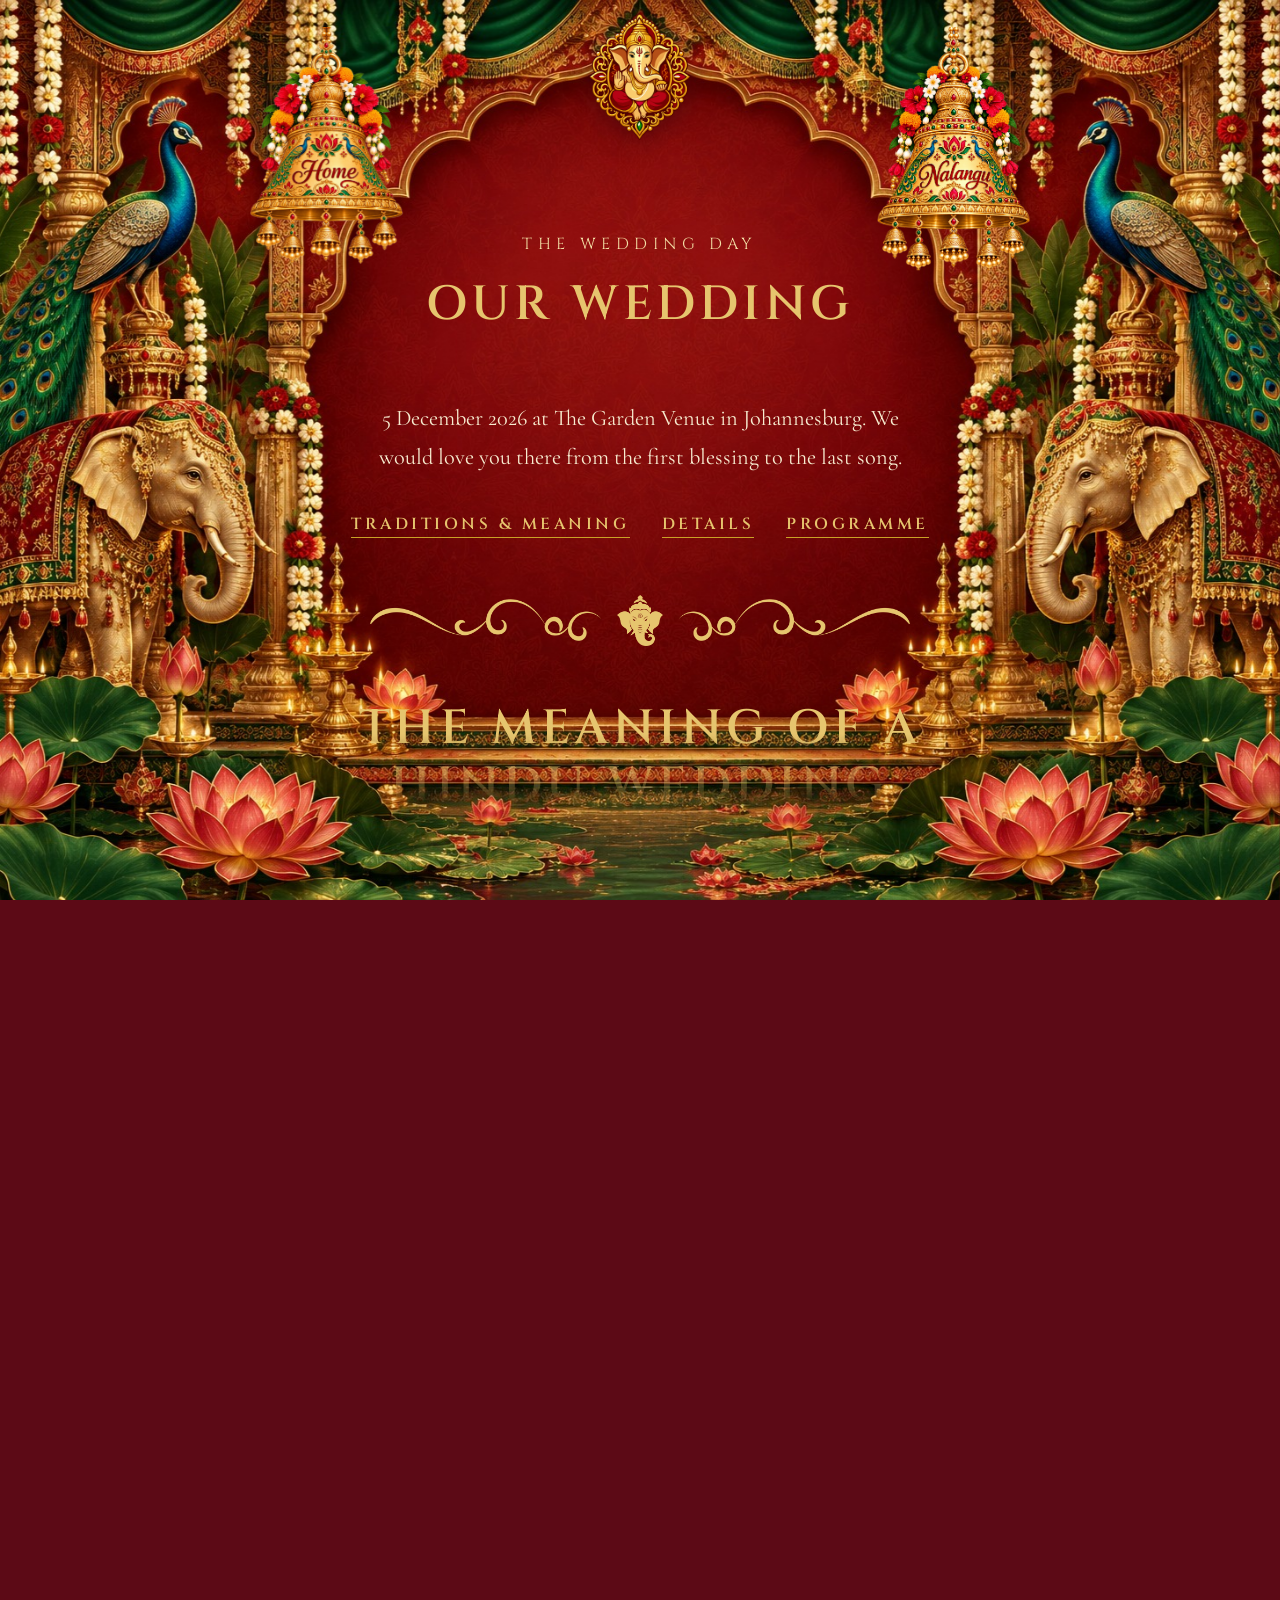
==== commit 34d377af: "Fade copy in from the bottom on desktop, add lotus favicon, refine phone details - Nalangu and Weddi" ====
--- a/details.html
+++ b/details.html
@@ -5,6 +5,7 @@
   <meta name="viewport" content="width=device-width, initial-scale=1">
   <title>Wedding Day — Prenasen &amp; Prishantini</title>
   <meta name="description" content="Traditions, details and programme for the wedding of Prenasen and Prishantini.">
+  <link rel="icon" href="favicon.ico" sizes="any">
   <link rel="stylesheet" href="css/styles.css">
 </head>
 <body class="field-mandala-red field-mandala-red--flow field-fixed field-fixed--wedding theme-wedding fade-under-ganesha">
--- a/css/styles.css
+++ b/css/styles.css
@@ -674,7 +674,7 @@
       Each page sets --tile (ring) and --tile-ink (heading) on its tiles; the
       icons are recoloured to match (icon-*-lotus-*.png, icon-*-wed-*.png). */
    :is(.theme-nalangu, .theme-wedding) .ritual-list {
-     --hex-w: clamp(310px, 42vw, 350px);
+     --hex-w: clamp(270px, 36vw, 300px);
      --hex-h: calc(var(--hex-w) * 1.1547);
      --hex-gap: 10px;
      --hex-border: 4px;
@@ -708,8 +708,8 @@
      width: var(--hex-w);
      height: var(--hex-h);
      padding: calc(var(--hex-h) * 0.19) calc(var(--hex-w) * 0.12);
-     font-size: 0.88em;
-     line-height: 1.45;
+     font-size: 0.84em;
+     line-height: 1.4;
      color: var(--paper-ink);
      background: none;
      border: 0;
@@ -741,9 +741,9 @@
 
    :is(.theme-nalangu, .theme-wedding) .ritual-list .glyph {
      flex: none;
-     width: 48px;
-     height: 48px;
-     margin-bottom: 0.5rem;
+     width: 42px;
+     height: 42px;
+     margin-bottom: 0.4rem;
    }
 
    :is(.theme-nalangu, .theme-wedding) .ritual-list strong {
@@ -762,7 +762,7 @@
    /* Wide: 3 + 2 on the Nalangu page. */
    @media (min-width: 1280px) {
      .theme-nalangu .ritual-list {
-       --hex-w: clamp(310px, 24vw, 350px);
+       --hex-w: clamp(260px, 20vw, 300px);
        grid-template-columns: repeat(6, calc((var(--hex-w) + var(--hex-gap)) / 2));
      }
 
@@ -771,44 +771,32 @@
      .theme-nalangu .ritual-list li:nth-child(5) { grid-area: 2 / 4 / 3 / 6; }
    }
 
-   /* Phones: one column of wide, flat-topped tiles that grow to fit their copy
-      and meet edge to edge. */
+   /* Phones: the honeycomb stays (2 + 1 + 2 on Nalangu, 2 + 1 on Wedding), with
+      tiles small enough that two sit side by side. */
    @media (max-width: 760px) {
      :is(.theme-nalangu, .theme-wedding) .ritual-list {
-       grid-template-columns: min(360px, 90vw);
-       grid-auto-rows: auto;
-       row-gap: 6px;
-       padding-bottom: 0;
+       --hex-w: min(176px, calc((100vw - 2.6rem) / 2));
+       --hex-gap: 6px;
+       --hex-border: 3px;
      }
 
      :is(.theme-nalangu, .theme-wedding) .ritual-list li {
-       --hex-outer: 14% 0, 86% 0, 100% 50%, 86% 100%, 14% 100%, 0 50%;
-       --hex-inner:
-         calc(14% + var(--b) * 0.6) var(--b),
-         calc(86% - var(--b) * 0.6) var(--b),
-         calc(100% - var(--b) * 1.2) 50%,
-         calc(86% - var(--b) * 0.6) calc(100% - var(--b)),
-         calc(14% + var(--b) * 0.6) calc(100% - var(--b)),
-         calc(var(--b) * 1.2) 50%;
-       width: 100%;
-       height: auto;
-       min-height: 15rem;
-       padding: 1.6rem 17% 1.9rem;
-       font-size: 0.86em;
-       line-height: 1.4;
-     }
-
-     :is(.theme-nalangu, .theme-wedding) .ritual-list li::before {
-       clip-path: polygon(evenodd, var(--hex-outer), 14% 0, var(--hex-inner), calc(14% + var(--b) * 0.6) var(--b));
+       padding: calc(var(--hex-h) * 0.2) calc(var(--hex-w) * 0.13);
+       font-size: 0.66rem;
+       line-height: 1.3;
      }
 
      :is(.theme-nalangu, .theme-wedding) .ritual-list .glyph {
-       width: 42px;
-       height: 42px;
-       margin-bottom: 0.4rem;
-     }
-
-     :is(.theme-nalangu, .theme-wedding) .ritual-list li:nth-child(n) { grid-area: auto / 1 / auto / 2; }
+       width: 26px;
+       height: 26px;
+       margin-bottom: 0.2rem;
+     }
+
+     :is(.theme-nalangu, .theme-wedding) .ritual-list strong {
+       font-size: 0.95em;
+       letter-spacing: 0.06em;
+       margin-bottom: 0.15rem;
+     }
    }
 
    /* The dress-code request, under the details: bold on a paper band, in the
@@ -887,6 +875,105 @@
      }
    }
 
+   /* Phones: every line centred and the type a size down. The intro starts
+      below the bells (3vh down, about 49vw tall at 32vw wide) so the title is
+      never hidden behind them. */
+   @media (max-width: 760px) {
+     :is(.theme-nalangu, .theme-wedding) .panel--crest {
+       padding-top: calc(3vh + 49vw + 1rem);
+     }
+
+     :is(.theme-nalangu, .theme-wedding) .eyebrow {
+       font-size: 0.75rem;
+       letter-spacing: 0.28em;
+       padding-left: 0.28em;
+     }
+
+     :is(.theme-nalangu, .theme-wedding) .panel__title {
+       font-size: 1.35rem;
+       letter-spacing: 0.08em;
+       line-height: 1.25;
+     }
+
+     :is(.theme-nalangu, .theme-wedding) .nalangu-description,
+     :is(.theme-nalangu, .theme-wedding) .panel__inner > p {
+       font-size: 1rem;
+       line-height: 1.6;
+     }
+
+     :is(.theme-nalangu, .theme-wedding) .nalangu-description {
+       max-width: 21rem;
+     }
+
+     :is(.theme-nalangu, .theme-wedding) .jump-links a {
+       font-size: 0.75rem;
+       letter-spacing: 0.16em;
+     }
+
+     :is(.theme-nalangu, .theme-wedding) .nalangu-details__row h3 {
+       font-size: 1.6rem;
+     }
+
+     :is(.theme-nalangu, .theme-wedding) .nalangu-details__main {
+       font-size: 1rem;
+     }
+
+     :is(.theme-nalangu, .theme-wedding) .panel__inner > p.nalangu-notice {
+       font-size: 1rem;
+       line-height: 1.35;
+     }
+   }
+
+   /* Phones: the programme stacks into one centred column, lotus, time, then
+      the event, in place of the two-sided timeline. Wedding uses its diya. */
+   @media (max-width: 639px) {
+     :is(.theme-nalangu, .theme-wedding) .timeline--split li {
+       grid-template-columns: 1fr;
+       justify-items: center;
+       text-align: center;
+       row-gap: 0.3rem;
+       padding-bottom: 0.3rem;
+     }
+
+     :is(.theme-nalangu, .theme-wedding) .timeline--split li::before {
+       grid-column: 1;
+       grid-row: 1;
+     }
+
+     /* The line now runs down from each event to the next stop. */
+     :is(.theme-nalangu, .theme-wedding) .timeline--split li::after {
+       grid-column: 1;
+       grid-row: 4;
+       align-self: start;
+       height: 2.4rem;
+       margin-top: 0.4rem;
+     }
+
+     :is(.theme-nalangu, .theme-wedding) .timeline--split time {
+       grid-column: 1;
+       grid-row: 2;
+       text-align: center;
+       font-size: 0.8rem;
+       letter-spacing: 0.18em;
+       padding-top: 0;
+     }
+
+     :is(.theme-nalangu, .theme-wedding) .timeline__event {
+       grid-column: 1;
+       grid-row: 3;
+       max-width: 21rem;
+     }
+
+     :is(.theme-nalangu, .theme-wedding) .timeline__event h3 {
+       font-size: 1rem;
+     }
+
+     :is(.theme-nalangu, .theme-wedding) .timeline__event p {
+       font-size: 0.95rem;
+       line-height: 1.5;
+     }
+   }
+
    .theme-nalangu .rule {
      background: linear-gradient(90deg, transparent, var(--nal-lotus-blue) 20%, var(--nal-lotus-pink) 50%, var(--nal-lotus-blue) 80%, transparent);
    }
@@ -940,6 +1027,26 @@
    :is(.theme-nalangu, .theme-wedding) .nalangu-details__row:nth-of-type(2) h3,
    :is(.theme-nalangu, .theme-wedding) .nalangu-details__row:nth-of-type(3) h3 {
      color: var(--detail-b);
+   }
+
+   /* Stacked in one column, the chequer would read a, b, b, a; alternate
+      them one by one instead. */
+   @media (max-width: 639px) {
+     :is(.theme-nalangu, .theme-wedding) .nalangu-details__row:nth-of-type(odd)::before {
+       background-image: var(--crown-a);
+     }
+
+     :is(.theme-nalangu, .theme-wedding) .nalangu-details__row:nth-of-type(even)::before {
+       background-image: var(--crown-b);
+     }
+
+     :is(.theme-nalangu, .theme-wedding) .nalangu-details__row:nth-of-type(odd) h3 {
+       color: var(--detail-a);
+     }
+
+     :is(.theme-nalangu, .theme-wedding) .nalangu-details__row:nth-of-type(even) h3 {
+       color: var(--detail-b);
+     }
    }
 
    @media (min-width: 640px) {
@@ -1048,6 +1155,58 @@
      .theme-wedding .silk .panel__title {
        color: var(--wed-green-deep);
      }
+
+     /* The rest of the copy set on silk is ivory for the red backdrop; on the
+        cream phone backdrop it turns to dark ink, red and gold. */
+     .theme-wedding .silk,
+     .theme-wedding .silk .lede,
+     .theme-wedding .silk .panel__inner > .hint,
+     .theme-wedding .silk .timeline__event p {
+       color: var(--paper-ink);
+     }
+
+     .theme-wedding .silk .eyebrow {
+       color: var(--wed-gold-deep);
+     }
+
+     /* Gold fades into the cream, so the programme's diyas, times and line,
+        and the rules and gems that break up the page, turn maroon. */
+     .theme-wedding .silk .timeline time {
+       color: var(--maroon);
+     }
+
+     .theme-wedding .silk .timeline--split li::before {
+       background-image: url("../assets/images/diya-maroon.png");
+     }
+
+     .theme-wedding .silk .timeline--split li::after {
+       background: var(--maroon);
+     }
+
+     .theme-wedding {
+       --gem-line: var(--maroon);
+       --gem-dot: var(--maroon);
+     }
+
+     .theme-wedding .rule,
+     .theme-wedding .nalangu-details__gem {
+       height: 2px;
+       opacity: 1;
+       background: linear-gradient(90deg, transparent, var(--maroon) 20%, var(--maroon) 80%, transparent);
+     }
+
+     .theme-wedding .rule::after {
+       background: var(--maroon);
+     }
+
+     .theme-wedding .silk .jump-links a,
+     .theme-wedding .silk .timeline__event h3 {
+       color: var(--wed-red-deep);
+     }
+
+     .theme-wedding .silk .jump-links a {
+       border-bottom-color: var(--wed-red);
+     }
    }
    
    /* Home cards that preview each celebration's colours. */
@@ -1325,6 +1484,49 @@
    .fade-under-ganesha .site-main {
      -webkit-mask-image: linear-gradient(to bottom, transparent var(--fade-top), #000 var(--fade-bottom));
      mask-image: linear-gradient(to bottom, transparent var(--fade-top), #000 var(--fade-bottom));
+   }
+
+   /* The copy also fades in from the bottom, just above the decor along the
+      foot of the backdrop. js/main.js turns --decor-top (where the decor starts,
+      as a fraction of the image height) into --fade-low-top / --fade-low-bottom.
+      nalangu-bg.jpeg is 1600 x 900 and homepage-bg.jpeg is 1536 x 1024; the
+      fade starts 86% down, over the lower lotuses and the pond. */
+   body.theme-nalangu {
+     --decor-top: 0.86;
+     --field-ratio: 0.5625;
+   }
+
+   body.theme-wedding {
+     --decor-top: 0.86;
+     --field-ratio: 0.6667;
+   }
+
+   :is(.theme-nalangu, .theme-wedding).fade-under-ganesha .site-main {
+     /* Room below the last item so it can scroll up past the fade. */
+     padding-bottom: var(--fade-room, 0);
+     -webkit-mask-image: linear-gradient(to bottom,
+       transparent var(--fade-top), #000 var(--fade-bottom),
+       #000 var(--fade-low-top), transparent var(--fade-low-bottom));
+     mask-image: linear-gradient(to bottom,
+       transparent var(--fade-top), #000 var(--fade-bottom),
+       #000 var(--fade-low-top), transparent var(--fade-low-bottom));
+   }
+
+   /* Phones swap to portrait backdrops. nalangu-bg-mobile.jpeg is 900 x 1600
+      and the peacocks' heads sit 72% of the way down. Set low enough that the
+      jump links under the title show in full on the first screen. */
+   @media (max-width: 760px) {
+     body.theme-nalangu {
+       --decor-top: 0.72;
+       --field-ratio: 1.7778;
+     }
+
+     /* wedding-bg-mobile.jpeg is also 900 x 1600; its lamps and elephants
+        start about 75% of the way down. */
+     body.theme-wedding {
+       --decor-top: 0.75;
+       --field-ratio: 1.7778;
+     }
    }
 
    /* Deepam — kuthu vilakku lamp stands with hanging marigold, flanking the couple. */
@@ -1651,7 +1853,9 @@
      left: 0;
      right: 0;
      top: var(--win-top);
-     height: var(--win-h);
+     /* --lead-h lets the names reach a little lower when the couple sits off
+        to one side and leaves open space under the middle (js/main.js). */
+     height: var(--lead-h, var(--win-h));
      z-index: 4;
      display: flex;
      flex-direction: column;
@@ -1677,8 +1881,10 @@
      max-width: min(44rem, var(--win-w, 100%));
    }
    
+   /* The names run about 8.3 font-sizes wide; the last term keeps them on one
+      line inside the copy column on tall, narrow screens such as tablets. */
    .stages .hero__names {
-     font-size: min(7.6vh, 11vw);
+     font-size: min(7.6vh, 11vw, calc(min(44rem, var(--win-w, 100vw)) / 8.8));
    }
    
    /* The countdown frame is sized in js/main.js (--cd-w); its type is sized
@@ -1699,12 +1905,74 @@
    }
    
    .stages .countdown__label {
-     font-size: max(10px, 2.05cqw);
+     font-size: max(8px, 1.6cqw);
    }
    
    @media (max-width: 760px) {
      .hero__couple {
        width: 72vw;
+     }
+
+     /* Phones: every line centred on the screen, and the type a size down. */
+     .hero,
+     .hero__inner,
+     .stage,
+     .stage > * {
+       text-align: center;
+       margin-left: auto;
+       margin-right: auto;
+     }
+
+     .stages .stage > * {
+       width: 100%;
+     }
+
+     /* Later stages use the whole space from the bells down to the couple's
+        heads, so they sit higher instead of starting at the names' line. */
+     .stages .stage ~ .stage,
+     .stages .countdown-band.stage {
+       top: var(--win-top);
+       height: var(--win-h);
+     }
+
+     .stages .hero__names {
+       font-size: min(6.4vh, 9vw);
+     }
+
+     /* Letter-spacing trails the last letter; pad the start to match so the
+        date sits truly centred. */
+     .hero__sub {
+       font-size: 1.05rem;
+       letter-spacing: 0.25em;
+       padding-left: 0.25em;
+     }
+
+     .hero__date {
+       font-size: 1rem;
+       letter-spacing: 0.03em;
+     }
+
+     .hero__date,
+     .stages .stage > .hero__date {
+       max-width: 18em;
+     }
+
+     .hero__welcome,
+     .stages .stage > .hero__welcome {
+       max-width: 19rem;
+     }
+
+     .hero__welcome p {
+       font-size: 0.95rem;
+       line-height: 1.5;
+     }
+
+     .hero__welcome .hero__welcome-close {
+       font-size: 1.35rem;
+     }
+
+     .countdown-wrap .countdown__title {
+       font-size: 1.45rem;
      }
    }
    
@@ -1792,7 +2060,7 @@
    
    .countdown__label {
      font-family: var(--font-display);
-     font-size: max(11px, min(16px, 2.4vw));
+     font-size: max(9px, min(13px, 1.9vw));
      text-transform: uppercase;
      letter-spacing: clamp(0.06em, 1vw, 0.18em);
      color: var(--gold-light);
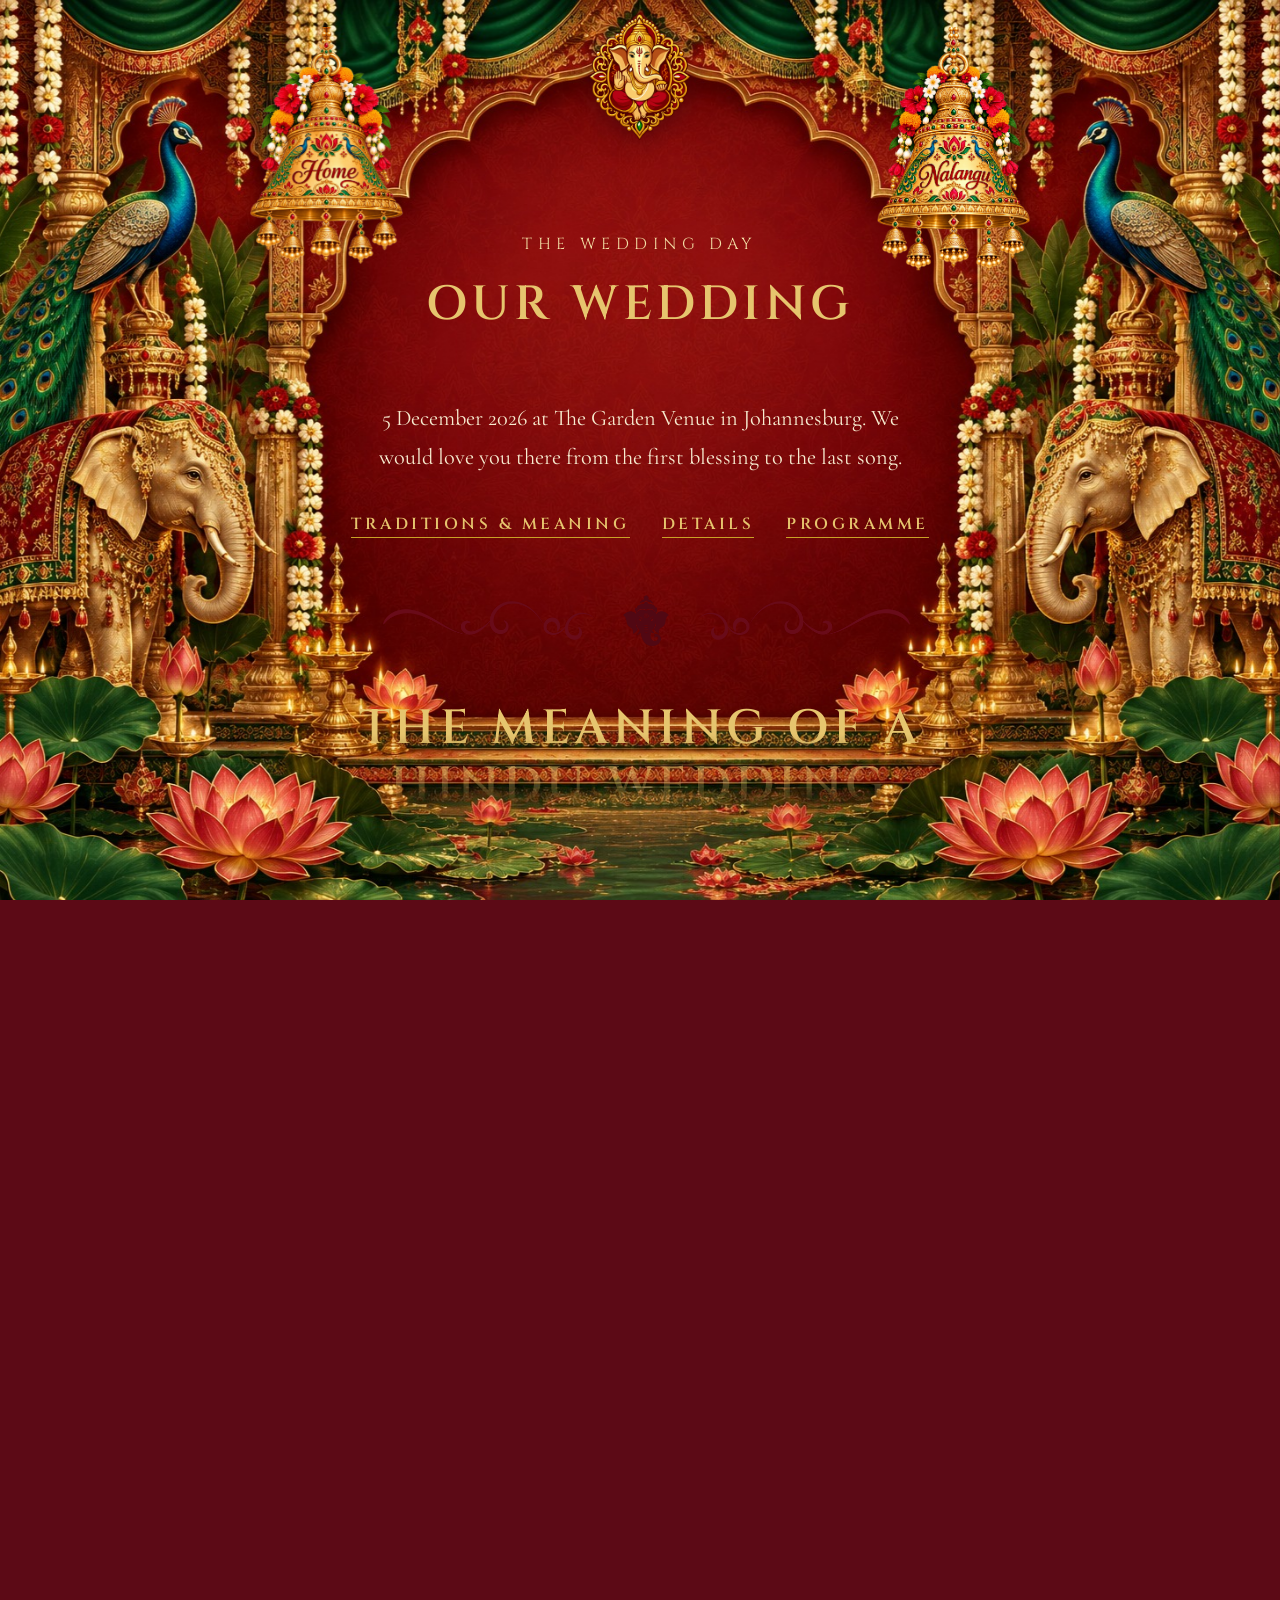
==== commit 039ce9e2: "Refine homepage type, phone countdown and phone legibility - Homepage names, date, quote and welcome" ====
--- a/details.html
+++ b/details.html
@@ -36,9 +36,9 @@
     </section>
 
     <div class="divider divider--ornament" aria-hidden="true">
-      <img class="divider__filigree" src="assets/images/filigree-gold-left.png" alt="">
-      <img class="divider__ganesha" src="assets/images/ganesha-gold.png" alt="">
-      <img class="divider__filigree" src="assets/images/filigree-gold-right.png" alt="">
+      <picture><source media="(max-width: 760px)" srcset="assets/images/filigree-maroon-left.png"><img class="divider__filigree" src="assets/images/filigree-gold-left.png" alt=""></picture>
+      <picture><source media="(max-width: 760px)" srcset="assets/images/ganesha-maroon.png"><img class="divider__ganesha" src="assets/images/ganesha-gold.png" alt=""></picture>
+      <picture><source media="(max-width: 760px)" srcset="assets/images/filigree-maroon-right.png"><img class="divider__filigree" src="assets/images/filigree-gold-right.png" alt=""></picture>
     </div>
 
     <section class="panel silk" id="traditions">
@@ -53,17 +53,17 @@
           <li>
             <img class="glyph" src="assets/images/icon-diya-wed-gold.png" alt="" aria-hidden="true" width="160" height="160">
             <strong>The Sacred Fire (Agni)</strong>
-            The fire serves as a divine witness to the marriage and symbolises purity, commitment, and the presence of God.
+            The fire is the divine witness, symbolising purity and the presence of God.
           </li>
           <li>
             <img class="glyph" src="assets/images/icon-garland-wed-red.png" alt="" aria-hidden="true" width="160" height="160">
             <strong>The Tying of the Thali</strong>
-            The Thali is tied by the groom around the bride&rsquo;s neck and symbolises their lifelong commitment, love, and union.
+            The groom ties the Thali around the bride&rsquo;s neck, a sign of lifelong love.
           </li>
           <li>
             <img class="glyph" src="assets/images/icon-praying-hands-wed-green.png" alt="" aria-hidden="true" width="160" height="160">
             <strong>Walking Around the Sacred Fire</strong>
-            As the couple walks around the sacred fire, they make promises to support one another, build a loving home, and remain faithful partners throughout life.
+            With each round, the couple promise to support one another and build a loving home.
           </li>
         </ul>
 
@@ -73,9 +73,9 @@
     </section>
 
     <div class="divider divider--ornament" aria-hidden="true">
-      <img class="divider__filigree" src="assets/images/filigree-gold-left.png" alt="">
-      <img class="divider__ganesha" src="assets/images/ganesha-gold.png" alt="">
-      <img class="divider__filigree" src="assets/images/filigree-gold-right.png" alt="">
+      <picture><source media="(max-width: 760px)" srcset="assets/images/filigree-maroon-left.png"><img class="divider__filigree" src="assets/images/filigree-gold-left.png" alt=""></picture>
+      <picture><source media="(max-width: 760px)" srcset="assets/images/ganesha-maroon.png"><img class="divider__ganesha" src="assets/images/ganesha-gold.png" alt=""></picture>
+      <picture><source media="(max-width: 760px)" srcset="assets/images/filigree-maroon-right.png"><img class="divider__filigree" src="assets/images/filigree-gold-right.png" alt=""></picture>
     </div>
 
     <section class="panel silk" id="details">
@@ -109,9 +109,9 @@
     </section>
 
     <div class="divider divider--ornament" aria-hidden="true">
-      <img class="divider__filigree" src="assets/images/filigree-gold-left.png" alt="">
-      <img class="divider__ganesha" src="assets/images/ganesha-gold.png" alt="">
-      <img class="divider__filigree" src="assets/images/filigree-gold-right.png" alt="">
+      <picture><source media="(max-width: 760px)" srcset="assets/images/filigree-maroon-left.png"><img class="divider__filigree" src="assets/images/filigree-gold-left.png" alt=""></picture>
+      <picture><source media="(max-width: 760px)" srcset="assets/images/ganesha-maroon.png"><img class="divider__ganesha" src="assets/images/ganesha-gold.png" alt=""></picture>
+      <picture><source media="(max-width: 760px)" srcset="assets/images/filigree-maroon-right.png"><img class="divider__filigree" src="assets/images/filigree-gold-right.png" alt=""></picture>
     </div>
 
     <section class="panel silk" id="programme">
--- a/css/styles.css
+++ b/css/styles.css
@@ -491,6 +491,12 @@
      height: auto;
    }
    
+   /* The Wedding page swaps in maroon divider art on phones with <picture>;
+      the wrapper steps aside so the images stay the flex items. */
+   .divider picture {
+     display: contents;
+   }
+
    .divider__ganesha {
      display: block;
      flex: none;
@@ -775,7 +781,7 @@
       tiles small enough that two sit side by side. */
    @media (max-width: 760px) {
      :is(.theme-nalangu, .theme-wedding) .ritual-list {
-       --hex-w: min(176px, calc((100vw - 2.6rem) / 2));
+       --hex-w: min(176px, calc((84vw - 6px) / 2));
        --hex-gap: 6px;
        --hex-border: 3px;
      }
@@ -883,6 +889,13 @@
        padding-top: calc(3vh + 49vw + 1rem);
      }
 
+     /* Keep the copy in the clear middle of the backdrop, off the garlands,
+        trims and peacocks down its sides. */
+     :is(.theme-nalangu, .theme-wedding) .panel {
+       padding-left: 12vw;
+       padding-right: 12vw;
+     }
+
      :is(.theme-nalangu, .theme-wedding) .eyebrow {
        font-size: 0.75rem;
        letter-spacing: 0.28em;
@@ -1169,6 +1182,11 @@
        color: var(--wed-gold-deep);
      }
 
+     /* "The Wedding Day" over the page title reads stronger in maroon. */
+     .theme-wedding .panel--crest > .eyebrow {
+       color: var(--maroon);
+     }
+
      /* Gold fades into the cream, so the programme's diyas, times and line,
         and the rules and gems that break up the page, turn maroon. */
      .theme-wedding .silk .timeline time {
@@ -1853,8 +1871,8 @@
      left: 0;
      right: 0;
      top: var(--win-top);
-     /* --lead-h lets the names reach a little lower when the couple sits off
-        to one side and leaves open space under the middle (js/main.js). */
+     /* --lead-h trims the names' space from below, so they sit a little
+        above its middle (js/main.js). */
      height: var(--lead-h, var(--win-h));
      z-index: 4;
      display: flex;
@@ -1875,16 +1893,52 @@
      top: var(--stage-start, var(--win-top));
      height: var(--stage-h, auto);
    }
+
+   /* The welcome is wide enough to reach the couple, so it uses the whole
+      space from Ganesha down to their heads, and js/main.js shrinks it if it
+      still needs to. */
+   @media (min-width: 761px) {
+     .stages .stage ~ .hero__welcome.stage {
+       top: var(--win-top);
+       height: var(--win-h);
+     }
+   }
    
    /* Keep the copy between the bells (--win-w is measured in js/main.js). */
    .stages .stage > * {
      max-width: min(44rem, var(--win-w, 100%));
    }
    
-   /* The names run about 8.3 font-sizes wide; the last term keeps them on one
-      line inside the copy column on tall, narrow screens such as tablets. */
+   /* The names run about 8.3 font-sizes wide and sit on one line with clear
+      space either side of them in the copy column (--col / 10). Where that
+      would make them small, as on upright tablets, they break evenly onto two
+      lines of about 5.4 instead. */
    .stages .hero__names {
-     font-size: min(7.6vh, 11vw, calc(min(44rem, var(--win-w, 100vw)) / 8.8));
+     --col: min(44rem, var(--win-w, 100vw));
+     font-size: min(8.2vh, 12vw, max(calc(var(--col) / 10), min(6vh, calc(var(--col) / 6.4))));
+     text-wrap: balance;
+   }
+
+   /* "5 DECEMBER 2026" with its letter-spacing runs about 16 font-sizes wide;
+      keep it on one line, unless the column is so narrow (upright tablets)
+      that it would get tiny, when the year drops to a second line. */
+   .stages .hero__sub {
+     font-size: max(1.4rem, min(2.6rem, calc(min(44rem, var(--win-w, 100vw)) / 16.5)));
+   }
+
+   .stages .hero__date {
+     font-size: clamp(1.25rem, min(3.2vw, 3.6vh), 2rem);
+     text-wrap: balance;
+   }
+
+   /* Short laptop screens have little room for the welcome, so it eases
+      down with the height rather than being shrunk to fit. */
+   .stages .hero__welcome p {
+     font-size: clamp(1rem, 2.4vh, 1.35rem);
+   }
+
+   .stages .hero__welcome .hero__welcome-close {
+     font-size: clamp(1.8rem, min(5vw, 4.4vh), 3rem);
    }
    
    /* The countdown frame is sized in js/main.js (--cd-w); its type is sized
@@ -1935,20 +1989,24 @@
        height: var(--win-h);
      }
 
-     .stages .hero__names {
-       font-size: min(6.4vh, 9vw);
+     /* Two even lines, kept inside the peacocks and pillars on either side. */
+     .stages .stage > .hero__names {
+       font-size: min(6.4vh, 11vw);
+       max-width: 68vw;
      }
 
      /* Letter-spacing trails the last letter; pad the start to match so the
         date sits truly centred. */
-     .hero__sub {
-       font-size: 1.05rem;
+     .hero__sub,
+     .stages .hero__sub {
+       font-size: min(1.12rem, 4.4vw);
        letter-spacing: 0.25em;
        padding-left: 0.25em;
      }
 
-     .hero__date {
-       font-size: 1rem;
+     .hero__date,
+     .stages .hero__date {
+       font-size: 1.08rem;
        letter-spacing: 0.03em;
      }
 
@@ -1959,20 +2017,62 @@
 
      .hero__welcome,
      .stages .stage > .hero__welcome {
-       max-width: 19rem;
-     }
-
-     .hero__welcome p {
-       font-size: 0.95rem;
+       max-width: min(19rem, 72vw);
+     }
+
+     .hero__welcome p,
+     .stages .hero__welcome p {
+       font-size: 1rem;
        line-height: 1.5;
      }
 
-     .hero__welcome .hero__welcome-close {
-       font-size: 1.35rem;
+     .hero__welcome .hero__welcome-close,
+     .stages .hero__welcome .hero__welcome-close {
+       font-size: 1.45rem;
+       text-wrap: balance;
      }
 
      .countdown-wrap .countdown__title {
        font-size: 1.45rem;
+     }
+
+     /* The frame stands upright (countdown-frame-tall.png, the same art turned
+        90 degrees) to fill the height, with the values two by three inside. */
+     .countdown-wrap .countdown {
+       aspect-ratio: 1037 / 1600;
+       background-image:
+         url("../assets/images/countdown-frame-tall.png"),
+         radial-gradient(38% 34% at 50% 50%, rgba(58, 5, 14, 0.2), rgba(58, 5, 14, 0) 100%);
+     }
+
+     .countdown-wrap .countdown__inner {
+       inset: 22% 20%;
+     }
+
+     .countdown-wrap .countdown__grid {
+       grid-template-columns: repeat(2, 1fr);
+       row-gap: 5cqw;
+     }
+
+     .countdown-wrap .countdown__unit {
+       border-left: 1px solid rgba(230, 197, 110, 0.35);
+     }
+
+     .countdown-wrap .countdown__unit:nth-child(odd) {
+       border-left: 0;
+     }
+
+     .stages .countdown__number {
+       font-size: 12cqw;
+     }
+
+     .stages .countdown__label {
+       font-size: max(8px, 3.6cqw);
+       letter-spacing: 0.08em;
+     }
+
+     .stages .countdown__title {
+       margin-top: 0.2rem;
      }
    }
    
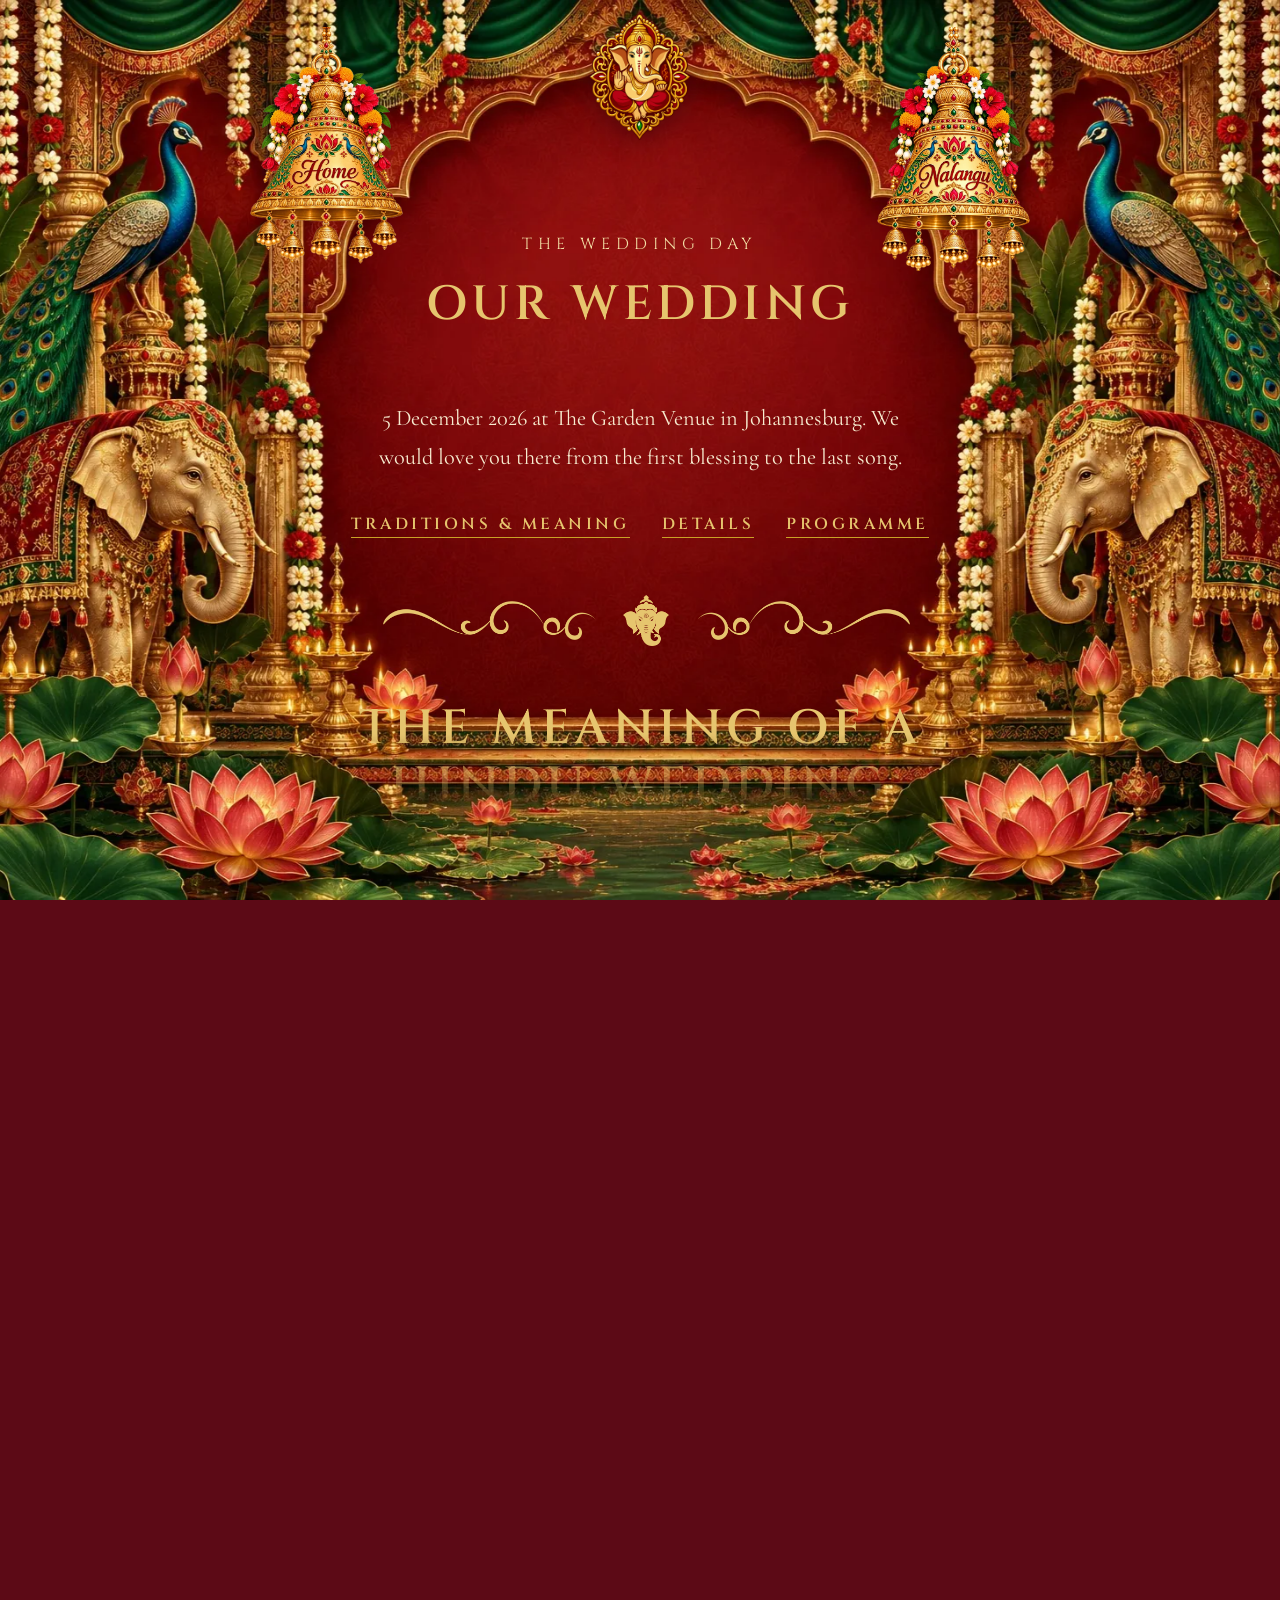
==== commit 3d1d8176: "Speed up image loading and keep the homepage names on one line - WebP copies of the 42 images the pa" ====
--- a/details.html
+++ b/details.html
@@ -11,10 +11,10 @@
 <body class="field-mandala-red field-mandala-red--flow field-fixed field-fixed--wedding theme-wedding fade-under-ganesha">
   <a class="skip-link" href="#main">Skip to content</a>
   <a class="bell bell--left" href="index.html" aria-label="Home">
-    <img src="assets/images/ai/home-bell.png" alt="" aria-hidden="true">
+    <img src="assets/images/ai/home-bell.webp" alt="" aria-hidden="true">
   </a>
   <a class="bell bell--right" href="nalangu.html" aria-label="Nalangu">
-    <img src="assets/images/ai/nalangu-bell.png" alt="" aria-hidden="true">
+    <img src="assets/images/ai/nalangu-bell.webp" alt="" aria-hidden="true">
   </a>
 
   <img class="ganesha" src="assets/images/ganesha.png" alt="" aria-hidden="true" width="520" height="640">
@@ -36,9 +36,9 @@
     </section>
 
     <div class="divider divider--ornament" aria-hidden="true">
-      <picture><source media="(max-width: 760px)" srcset="assets/images/filigree-maroon-left.png"><img class="divider__filigree" src="assets/images/filigree-gold-left.png" alt=""></picture>
-      <picture><source media="(max-width: 760px)" srcset="assets/images/ganesha-maroon.png"><img class="divider__ganesha" src="assets/images/ganesha-gold.png" alt=""></picture>
-      <picture><source media="(max-width: 760px)" srcset="assets/images/filigree-maroon-right.png"><img class="divider__filigree" src="assets/images/filigree-gold-right.png" alt=""></picture>
+      <picture><source media="(max-width: 760px)" srcset="assets/images/filigree-maroon-left.webp"><img class="divider__filigree" src="assets/images/filigree-gold-left.webp" alt=""></picture>
+      <picture><source media="(max-width: 760px)" srcset="assets/images/ganesha-maroon.webp"><img class="divider__ganesha" src="assets/images/ganesha-gold.webp" alt=""></picture>
+      <picture><source media="(max-width: 760px)" srcset="assets/images/filigree-maroon-right.webp"><img class="divider__filigree" src="assets/images/filigree-gold-right.webp" alt=""></picture>
     </div>
 
     <section class="panel silk" id="traditions">
@@ -51,17 +51,17 @@
 
         <ul class="ritual-list">
           <li>
-            <img class="glyph" src="assets/images/icon-diya-wed-gold.png" alt="" aria-hidden="true" width="160" height="160">
+            <img class="glyph" src="assets/images/icon-diya-wed-gold.webp" alt="" aria-hidden="true" width="160" height="160">
             <strong>The Sacred Fire (Agni)</strong>
             The fire is the divine witness, symbolising purity and the presence of God.
           </li>
           <li>
-            <img class="glyph" src="assets/images/icon-garland-wed-red.png" alt="" aria-hidden="true" width="160" height="160">
+            <img class="glyph" src="assets/images/icon-garland-wed-red.webp" alt="" aria-hidden="true" width="160" height="160">
             <strong>The Tying of the Thali</strong>
             The groom ties the Thali around the bride&rsquo;s neck, a sign of lifelong love.
           </li>
           <li>
-            <img class="glyph" src="assets/images/icon-praying-hands-wed-green.png" alt="" aria-hidden="true" width="160" height="160">
+            <img class="glyph" src="assets/images/icon-praying-hands-wed-green.webp" alt="" aria-hidden="true" width="160" height="160">
             <strong>Walking Around the Sacred Fire</strong>
             With each round, the couple promise to support one another and build a loving home.
           </li>
@@ -73,9 +73,9 @@
     </section>
 
     <div class="divider divider--ornament" aria-hidden="true">
-      <picture><source media="(max-width: 760px)" srcset="assets/images/filigree-maroon-left.png"><img class="divider__filigree" src="assets/images/filigree-gold-left.png" alt=""></picture>
-      <picture><source media="(max-width: 760px)" srcset="assets/images/ganesha-maroon.png"><img class="divider__ganesha" src="assets/images/ganesha-gold.png" alt=""></picture>
-      <picture><source media="(max-width: 760px)" srcset="assets/images/filigree-maroon-right.png"><img class="divider__filigree" src="assets/images/filigree-gold-right.png" alt=""></picture>
+      <picture><source media="(max-width: 760px)" srcset="assets/images/filigree-maroon-left.webp"><img class="divider__filigree" src="assets/images/filigree-gold-left.webp" alt=""></picture>
+      <picture><source media="(max-width: 760px)" srcset="assets/images/ganesha-maroon.webp"><img class="divider__ganesha" src="assets/images/ganesha-gold.webp" alt=""></picture>
+      <picture><source media="(max-width: 760px)" srcset="assets/images/filigree-maroon-right.webp"><img class="divider__filigree" src="assets/images/filigree-gold-right.webp" alt=""></picture>
     </div>
 
     <section class="panel silk" id="details">
@@ -109,9 +109,9 @@
     </section>
 
     <div class="divider divider--ornament" aria-hidden="true">
-      <picture><source media="(max-width: 760px)" srcset="assets/images/filigree-maroon-left.png"><img class="divider__filigree" src="assets/images/filigree-gold-left.png" alt=""></picture>
-      <picture><source media="(max-width: 760px)" srcset="assets/images/ganesha-maroon.png"><img class="divider__ganesha" src="assets/images/ganesha-gold.png" alt=""></picture>
-      <picture><source media="(max-width: 760px)" srcset="assets/images/filigree-maroon-right.png"><img class="divider__filigree" src="assets/images/filigree-gold-right.png" alt=""></picture>
+      <picture><source media="(max-width: 760px)" srcset="assets/images/filigree-maroon-left.webp"><img class="divider__filigree" src="assets/images/filigree-gold-left.webp" alt=""></picture>
+      <picture><source media="(max-width: 760px)" srcset="assets/images/ganesha-maroon.webp"><img class="divider__ganesha" src="assets/images/ganesha-gold.webp" alt=""></picture>
+      <picture><source media="(max-width: 760px)" srcset="assets/images/filigree-maroon-right.webp"><img class="divider__filigree" src="assets/images/filigree-gold-right.webp" alt=""></picture>
     </div>
 
     <section class="panel silk" id="programme">
--- a/css/styles.css
+++ b/css/styles.css
@@ -352,7 +352,7 @@
    /* Champagne bokeh field — page two of the invitation. */
    .bokeh {
      background-color: var(--champagne);
-     background-image: url("../assets/images/bokeh-champagne.jpg");
+     background-image: url("../assets/images/bokeh-champagne.webp");
      background-size: cover;
      background-position: center;
      background-repeat: no-repeat;
@@ -381,7 +381,7 @@
    }
    
    .field-fixed--champagne::before {
-     background-image: url("../assets/images/bokeh-champagne.jpg");
+     background-image: url("../assets/images/bokeh-champagne.webp");
    }
    
    /* Home and Wedding share one painted backdrop; Nalangu has its own. Each swaps
@@ -394,28 +394,28 @@
    }
    
    .field-fixed--home::before {
-     background-image: url("../assets/images/ai/homepage-bg.jpeg");
+     background-image: url("../assets/images/ai/homepage-bg.webp");
    }
    
    .field-fixed--wedding::before {
-     background-image: url("../assets/images/ai/homepage-bg.jpeg");
+     background-image: url("../assets/images/ai/homepage-bg.webp");
    }
    
    .field-fixed--nalangu::before {
-     background-image: url("../assets/images/ai/nalangu-bg.jpeg");
+     background-image: url("../assets/images/ai/nalangu-bg.webp");
    }
    
    @media (max-width: 760px) {
      .field-fixed--home::before {
-       background-image: url("../assets/images/ai/home-bg-mobile.jpeg");
+       background-image: url("../assets/images/ai/home-bg-mobile.webp");
      }
    
      .field-fixed--wedding::before {
-       background-image: url("../assets/images/ai/wedding-bg-mobile.jpeg");
+       background-image: url("../assets/images/ai/wedding-bg-mobile.webp");
      }
    
      .field-fixed--nalangu::before {
-       background-image: url("../assets/images/ai/nalangu-bg-mobile.jpeg");
+       background-image: url("../assets/images/ai/nalangu-bg-mobile.webp");
      }
    }
    
@@ -429,7 +429,7 @@
        radial-gradient(70% 16% at 50% 33%, rgba(255, 246, 200, 0.4), transparent 100%),
        radial-gradient(70% 16% at 50% 62%, rgba(255, 246, 200, 0.4), transparent 100%),
        radial-gradient(70% 16% at 50% 90%, rgba(255, 246, 200, 0.45), transparent 100%),
-       url("../assets/images/ethnic-tile-butter.jpg");
+       url("../assets/images/ethnic-tile-butter.webp");
      background-size: 100% 100%, 100% 100%, 100% 100%, 100% 100%, 480px 320px;
      background-repeat: no-repeat, no-repeat, no-repeat, no-repeat, repeat;
    }
@@ -557,7 +557,7 @@
      width: 1.7rem;
      height: 1.7rem;
      margin-top: 0;
-     background: url("../assets/images/diya-gold.png") center / contain no-repeat;
+     background: url("../assets/images/diya-gold.webp") center / contain no-repeat;
      transform: none;
      box-shadow: none;
    }
@@ -580,7 +580,7 @@
    .field-mustard {
      background-color: var(--mustard);
      background-image:
-       url("../assets/images/paisley-tile-brown.png"),
+       url("../assets/images/paisley-tile-brown.webp"),
        radial-gradient(110% 80% at 50% 0%, rgba(255, 244, 189, 0.5), transparent 62%),
        linear-gradient(180deg, var(--mustard) 0%, var(--mustard-deep) 100%);
      background-size: 420px 420px, auto, auto;
@@ -593,7 +593,7 @@
      background-color: var(--lemon);
      background-image:
        radial-gradient(100% 70% at 50% 50%, rgba(255, 255, 240, 0.65), transparent 70%),
-       url("../assets/images/paisley-tile-gold.png");
+       url("../assets/images/paisley-tile-gold.webp");
      background-size: auto, 420px 420px;
    }
    
@@ -641,7 +641,7 @@
    
    .theme-nalangu.field-henna {
      background-color: #a0164e;
-     background-image: url("../assets/images/lotus-pattern-embossed-cerise.jpg");
+     background-image: url("../assets/images/lotus-pattern-embossed-cerise.webp");
      background-size: 260px 260px;
      background-repeat: repeat;
    }
@@ -854,11 +854,11 @@
      margin-top: 0;
      transform: none;
      box-shadow: none;
-     background: url("../assets/images/ai/lotus-blue.png") center / contain no-repeat;
+     background: url("../assets/images/ai/lotus-blue.webp") center / contain no-repeat;
    }
 
    .theme-nalangu .timeline--split li:nth-child(even)::before {
-     background-image: url("../assets/images/ai/lotus-pink.png");
+     background-image: url("../assets/images/ai/lotus-pink.webp");
    }
 
    .theme-nalangu .timeline--split li::after {
@@ -1095,8 +1095,8 @@
    /* Nalangu palette for the shared tiles, details and notice: lotus blue and
       pink with teal, on paper. */
    .theme-nalangu {
-     --crown-a: url("../assets/images/ai/lotus-blue.png");
-     --crown-b: url("../assets/images/ai/lotus-pink.png");
+     --crown-a: url("../assets/images/ai/lotus-blue.webp");
+     --crown-b: url("../assets/images/ai/lotus-pink.webp");
      --detail-a: var(--nal-lotus-blue-deep);
      --detail-b: var(--nal-lotus-pink-deep);
      --detail-ink: var(--nal-text-on-field);
@@ -1122,8 +1122,8 @@
    /* Wedding accents: green, red and gold. The desktop backdrop is deep red
       and the phone one cream, so text set straight on it changes with them. */
    .theme-wedding {
-     --crown-a: url("../assets/images/ai/lotus-green.png");
-     --crown-b: url("../assets/images/ai/lotus-gold.png");
+     --crown-a: url("../assets/images/ai/lotus-green.webp");
+     --crown-b: url("../assets/images/ai/lotus-gold.webp");
      --detail-a: var(--gold-light);
      --detail-b: var(--wed-green-light);
      --detail-ink: var(--ivory);
@@ -1194,7 +1194,7 @@
      }
 
      .theme-wedding .silk .timeline--split li::before {
-       background-image: url("../assets/images/diya-maroon.png");
+       background-image: url("../assets/images/diya-maroon.webp");
      }
 
      .theme-wedding .silk .timeline--split li::after {
@@ -1274,7 +1274,7 @@
    .field-mandala-red {
      background-color: #520411;
      background-image:
-       url("../assets/images/paisley-tile-maroon.png"),
+       url("../assets/images/paisley-tile-maroon.webp"),
        linear-gradient(180deg, #6a0a18 0%, #520411 45%, #46030e 100%);
      background-size: 420px 420px, 100% 100%;
      background-repeat: repeat, no-repeat;
@@ -1290,7 +1290,7 @@
        radial-gradient(70% 16% at 50% 65%, rgba(140, 22, 40, 0.4), transparent 100%),
        radial-gradient(70% 16% at 50% 92%, rgba(176, 29, 50, 0.35), transparent 100%),
        linear-gradient(180deg, rgba(60, 4, 12, 0) 0%, rgba(60, 4, 12, 0.35) 55%, rgba(60, 4, 12, 0) 100%),
-       url("../assets/images/floral-tile-maroon-embossed.jpg");
+       url("../assets/images/floral-tile-maroon-embossed.webp");
      background-size: 100% 100%, 100% 100%, 100% 100%, 100% 100%, 100% 100%, 374px 1280px;
      background-repeat: no-repeat, no-repeat, no-repeat, no-repeat, no-repeat, repeat;
    }
@@ -1317,7 +1317,7 @@
    /* Warm marigold-gold field — the Nalangu pages. */
    .bokeh--gold {
      background-color: var(--champagne-deep);
-     background-image: url("../assets/images/bokeh-gold.jpg");
+     background-image: url("../assets/images/bokeh-gold.webp");
    }
    
    /* A soft cream veil so dark-brown body text stays comfortable on the hot
@@ -1469,7 +1469,7 @@
      position: absolute;
      inset: 0 0 auto;
      height: clamp(96px, 15vw, 210px);
-     background: url("../assets/images/garlands_new.png") center top / 100% 100% no-repeat;
+     background: url("../assets/images/garlands_new.webp") center top / 100% 100% no-repeat;
      pointer-events: none;
      z-index: 2;
    }
@@ -1909,14 +1909,12 @@
      max-width: min(44rem, var(--win-w, 100%));
    }
    
-   /* The names run about 8.3 font-sizes wide and sit on one line with clear
-      space either side of them in the copy column (--col / 10). Where that
-      would make them small, as on upright tablets, they break evenly onto two
-      lines of about 5.4 instead. */
+   /* The names always sit on one line. They run about 8.3 font-sizes wide,
+      so --col / 10 leaves clear space either side of them in the copy column. */
    .stages .hero__names {
      --col: min(44rem, var(--win-w, 100vw));
-     font-size: min(8.2vh, 12vw, max(calc(var(--col) / 10), min(6vh, calc(var(--col) / 6.4))));
-     text-wrap: balance;
+     font-size: min(8.2vh, 12vw, calc(var(--col) / 10));
+     white-space: nowrap;
    }
 
    /* "5 DECEMBER 2026" with its letter-spacing runs about 16 font-sizes wide;
@@ -1989,10 +1987,10 @@
        height: var(--win-h);
      }
 
-     /* Two even lines, kept inside the peacocks and pillars on either side. */
+     /* One line, kept inside the peacocks and pillars on either side
+        (about 8.3 font-sizes wide, so 8.2vw fills about 68% of the width). */
      .stages .stage > .hero__names {
-       font-size: min(6.4vh, 11vw);
-       max-width: 68vw;
+       font-size: min(6.4vh, 8.2vw);
      }
 
      /* Letter-spacing trails the last letter; pad the start to match so the
@@ -2041,7 +2039,7 @@
      .countdown-wrap .countdown {
        aspect-ratio: 1037 / 1600;
        background-image:
-         url("../assets/images/countdown-frame-tall.png"),
+         url("../assets/images/countdown-frame-tall.webp"),
          radial-gradient(38% 34% at 50% 50%, rgba(58, 5, 14, 0.2), rgba(58, 5, 14, 0) 100%);
      }
 
@@ -2097,7 +2095,7 @@
        margin: 10vh auto;
        top: 2rem;
        background:
-         url("../assets/images/countdown-frame.png") center / 100% 100% no-repeat,
+         url("../assets/images/countdown-frame.webp") center / 100% 100% no-repeat,
          radial-gradient(34% 38% at 50% 50%, rgba(58, 5, 14, 0.2), rgba(58, 5, 14, 0) 100%);
        filter: drop-shadow(0 4px 10px rgba(40, 3, 10, 0.15));
      }
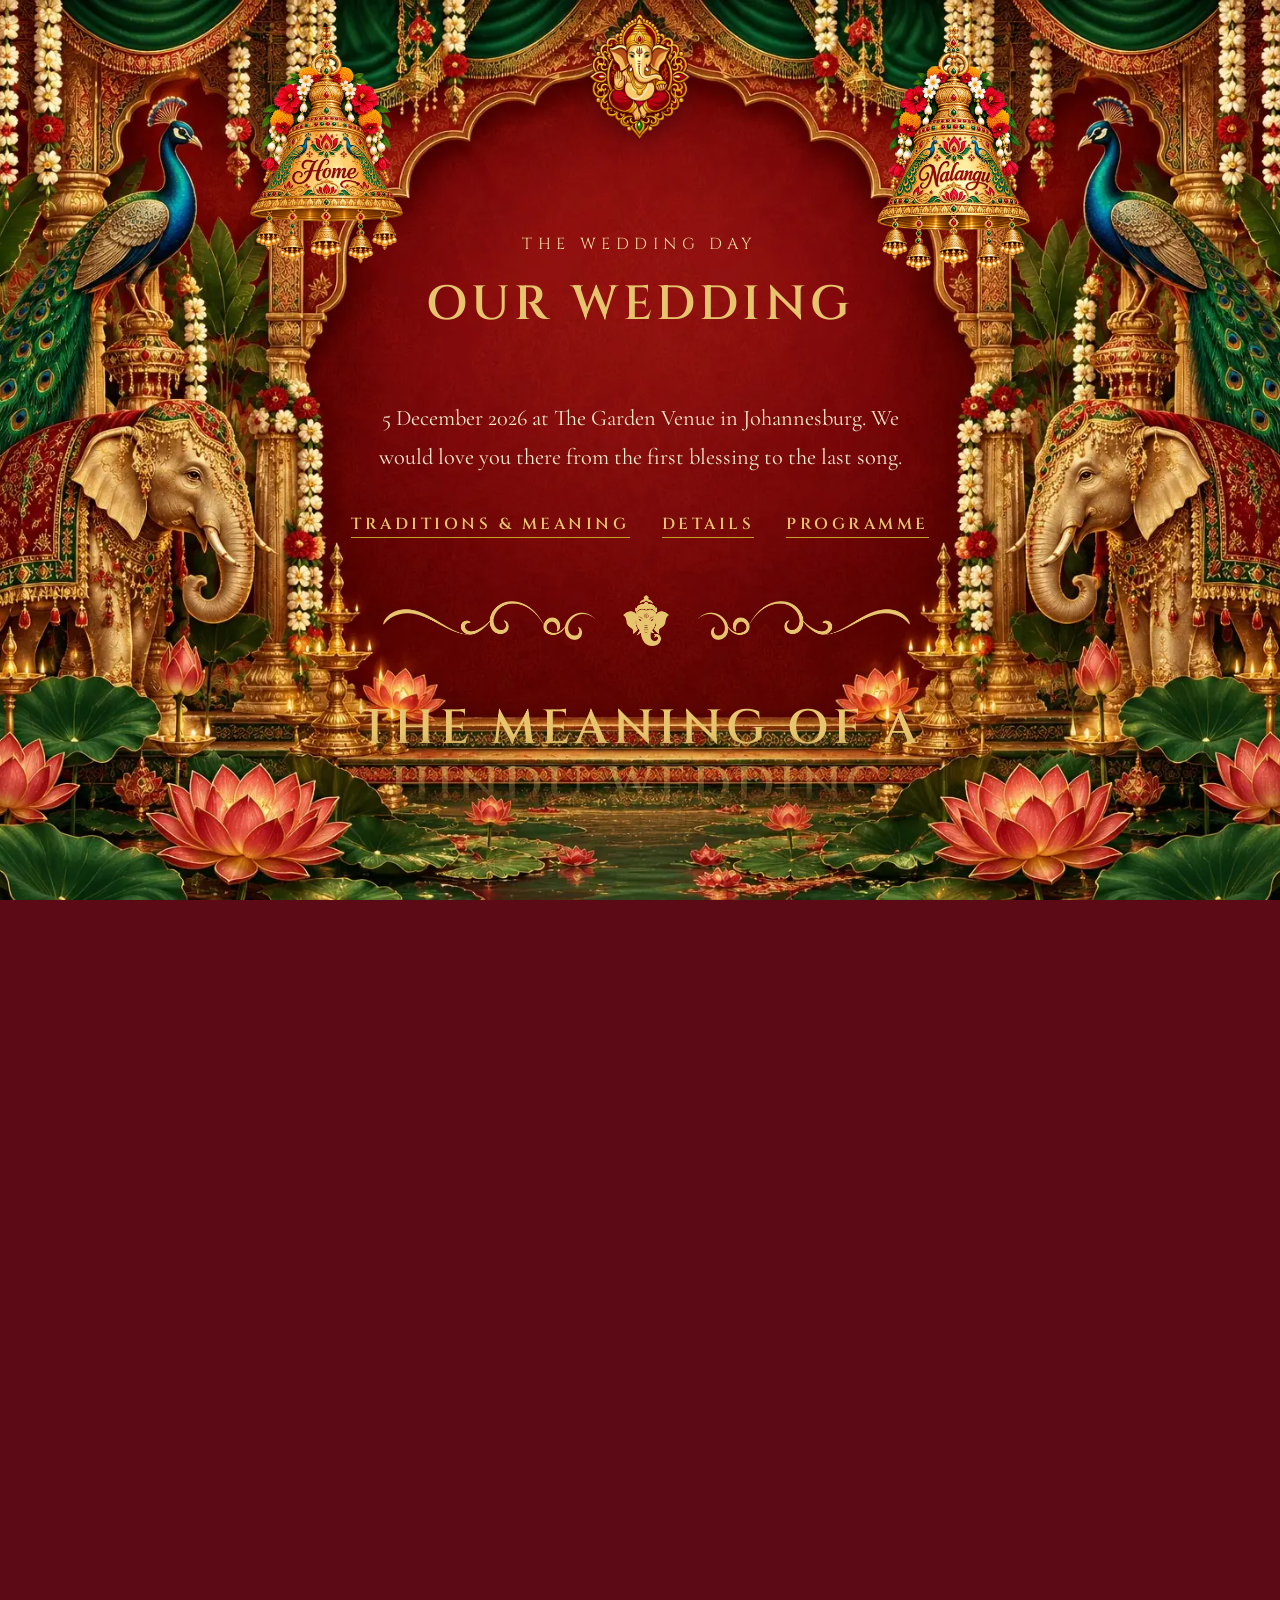
==== commit dc585241: "Load page backgrounds sooner - Each page preloads its own backdrop (desktop or phone) from <head>, s" ====
--- a/details.html
+++ b/details.html
@@ -6,6 +6,11 @@
   <title>Wedding Day — Prenasen &amp; Prishantini</title>
   <meta name="description" content="Traditions, details and programme for the wedding of Prenasen and Prishantini.">
   <link rel="icon" href="favicon.ico" sizes="any">
+  <link rel="preload" as="image" href="assets/images/ai/homepage-bg.webp" media="(min-width: 761px)" fetchpriority="high">
+  <link rel="preload" as="image" href="assets/images/ai/wedding-bg-mobile.webp" media="(max-width: 760px)" fetchpriority="high">
+  <link rel="preconnect" href="https://fonts.googleapis.com">
+  <link rel="preconnect" href="https://fonts.gstatic.com" crossorigin>
+  <link rel="stylesheet" href="https://fonts.googleapis.com/css2?family=Cinzel:wght@400;500;600;700&amp;family=Cormorant+Garamond:ital,wght@0,400;0,500;0,600;1,400&amp;family=Great+Vibes&amp;display=swap">
   <link rel="stylesheet" href="css/styles.css">
 </head>
 <body class="field-mandala-red field-mandala-red--flow field-fixed field-fixed--wedding theme-wedding fade-under-ganesha">
--- a/css/styles.css
+++ b/css/styles.css
@@ -19,7 +19,8 @@
 /* 1. Fonts & design tokens
    -------------------------------------------------------------------------- */
 
-   @import url("https://fonts.googleapis.com/css2?family=Cinzel:wght@400;500;600;700&family=Cormorant+Garamond:ital,wght@0,400;0,500;0,600;1,400&family=Great+Vibes&display=swap");
+   /* Cinzel, Cormorant Garamond and Great Vibes are linked from each page's
+      <head> (not @imported here), so they download alongside this file. */
 
    :root {
      /* Silk */
@@ -386,7 +387,12 @@
    
    /* Home and Wedding share one painted backdrop; Nalangu has its own. Each swaps
       to a portrait version on small screens. The body's own patterned field is
-      cleared, or it would paint over the fixed layer. */
+      cleared, or it would paint over the fixed layer.
+
+      Under each backdrop lies a tiny (24px) copy of it, written into this file,
+      which the browser stretches into a soft blur: the page shows its colours at
+      once and the full image sharpens over it as it arrives. The pages also
+      preload their backdrop in <head>, so it downloads alongside this file. */
    body.field-fixed--home,
    body.field-fixed--wedding,
    body.theme-nalangu.field-fixed--nalangu {
@@ -394,28 +400,28 @@
    }
    
    .field-fixed--home::before {
-     background-image: url("../assets/images/ai/homepage-bg.webp");
+     background-image: url("../assets/images/ai/homepage-bg.webp"), url("[data-uri]");
    }
    
    .field-fixed--wedding::before {
-     background-image: url("../assets/images/ai/homepage-bg.webp");
+     background-image: url("../assets/images/ai/homepage-bg.webp"), url("[data-uri]");
    }
    
    .field-fixed--nalangu::before {
-     background-image: url("../assets/images/ai/nalangu-bg.webp");
+     background-image: url("../assets/images/ai/nalangu-bg.webp"), url("[data-uri]");
    }
    
    @media (max-width: 760px) {
      .field-fixed--home::before {
-       background-image: url("../assets/images/ai/home-bg-mobile.webp");
+       background-image: url("../assets/images/ai/home-bg-mobile.webp"), url("[data-uri]");
      }
    
      .field-fixed--wedding::before {
-       background-image: url("../assets/images/ai/wedding-bg-mobile.webp");
+       background-image: url("../assets/images/ai/wedding-bg-mobile.webp"), url("[data-uri]");
      }
    
      .field-fixed--nalangu::before {
-       background-image: url("../assets/images/ai/nalangu-bg-mobile.webp");
+       background-image: url("../assets/images/ai/nalangu-bg-mobile.webp"), url("[data-uri]");
      }
    }
    
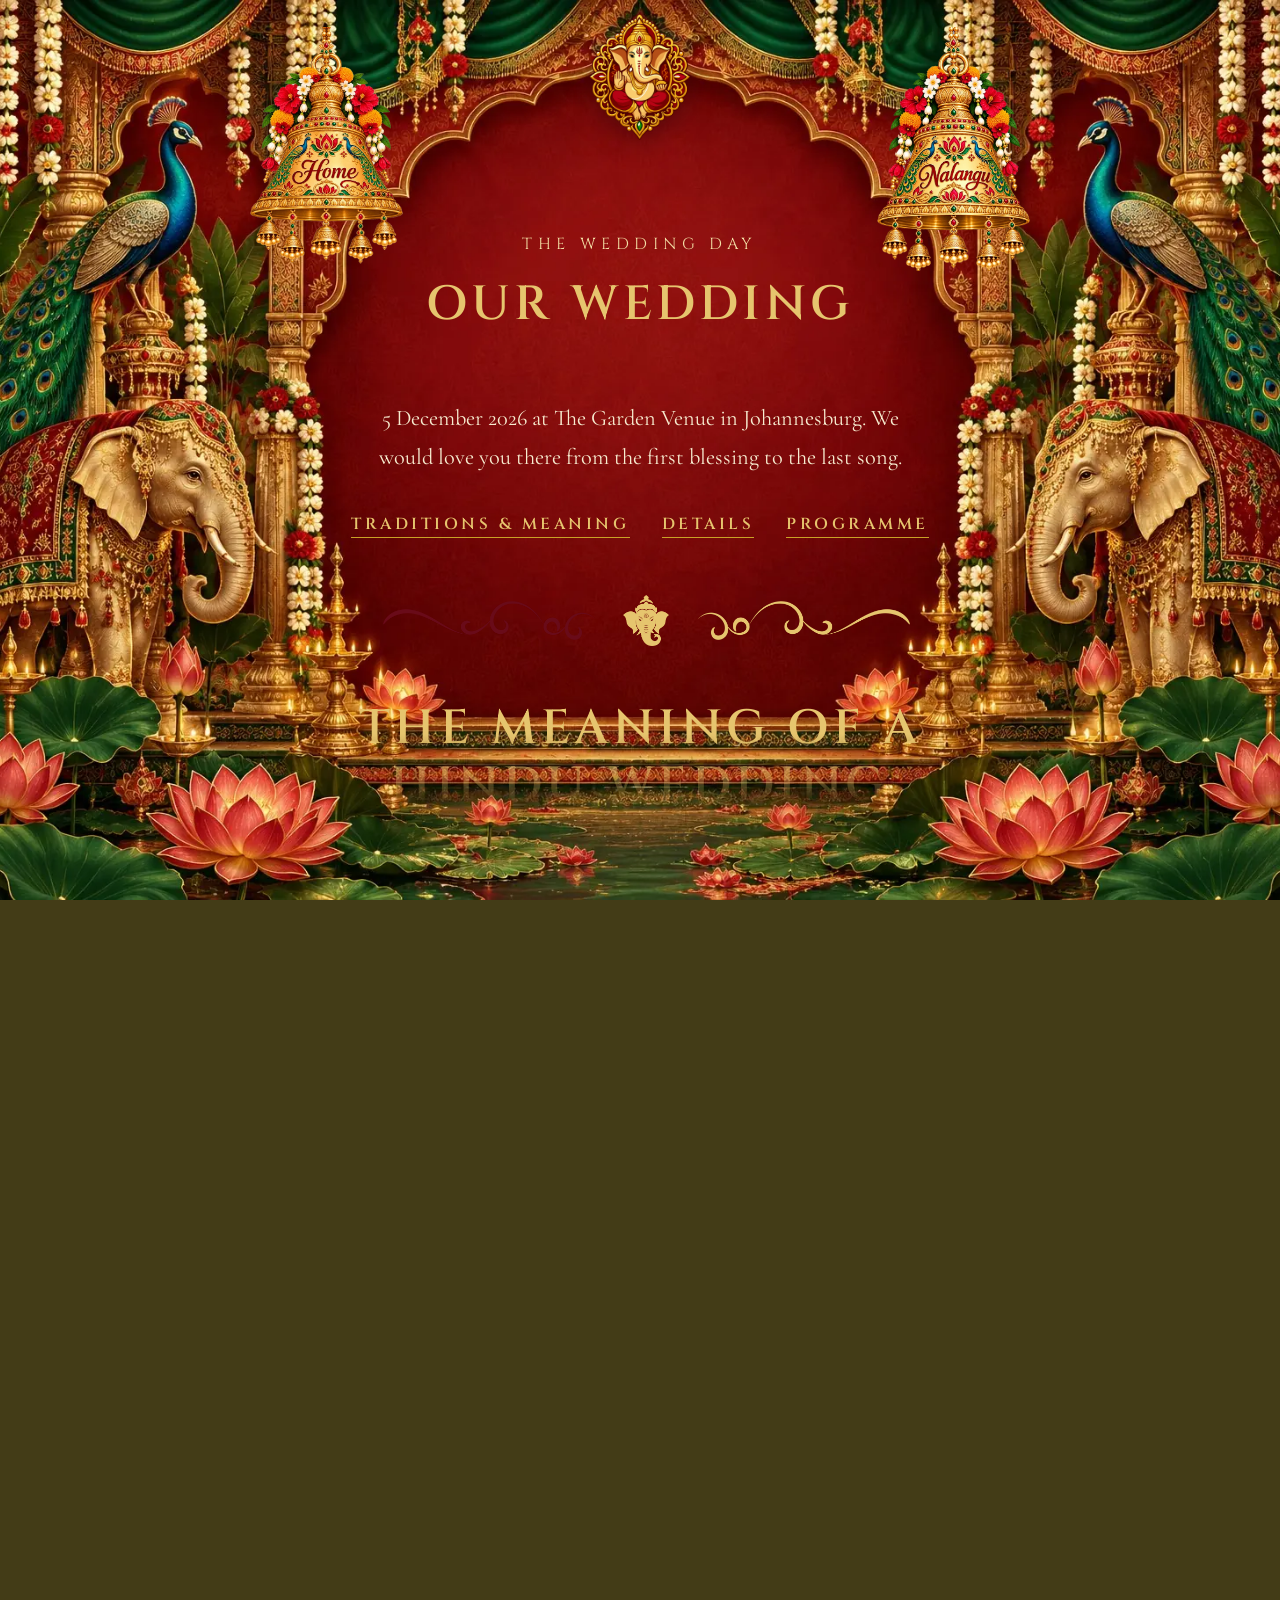
==== commit d8c30534: "Fix the red strip on Samsung phones and the jump while scrolling - Pages draw behind the phone's nav" ====
--- a/details.html
+++ b/details.html
@@ -2,7 +2,7 @@
 <html lang="en">
 <head>
   <meta charset="utf-8">
-  <meta name="viewport" content="width=device-width, initial-scale=1">
+  <meta name="viewport" content="width=device-width, initial-scale=1, viewport-fit=cover">
   <title>Wedding Day — Prenasen &amp; Prishantini</title>
   <meta name="description" content="Traditions, details and programme for the wedding of Prenasen and Prishantini.">
   <link rel="icon" href="favicon.ico" sizes="any">
--- a/css/styles.css
+++ b/css/styles.css
@@ -151,9 +151,34 @@
    
    html {
      scroll-behavior: smooth;
-     /* Footer maroon shows under the page if it is ever pulled past the end. */
+     /* The colour behind everything, which browsers also paint into any strip
+        the page does not reach (such as behind a phone's navigation buttons).
+        On the backdrop pages it matches the bottom edge of that backdrop. */
      background-color: #5c0a16;
      overscroll-behavior-y: none;
+   }
+
+   html:has(body.field-fixed--home),
+   html:has(body.field-fixed--wedding) {
+     background-color: #433c17;
+   }
+
+   html:has(body.field-fixed--nalangu) {
+     background-color: #ca7030;
+   }
+
+   @media (max-width: 760px) {
+     html:has(body.field-fixed--home) {
+       background-color: #5e3c18;
+     }
+
+     html:has(body.field-fixed--wedding) {
+       background-color: #8f2c12;
+     }
+
+     html:has(body.field-fixed--nalangu) {
+       background-color: #ac5a24;
+     }
    }
    
    body {
@@ -366,10 +391,18 @@
    
       This uses a fixed pseudo-element rather than `background-attachment: fixed`,
       which iOS Safari and several mobile browsers ignore or render badly. */
+   /* The layer is as tall as the window gets with the phone's toolbars hidden
+      (100lvh), plus any strip behind the phone's own navigation buttons, so it
+      neither resizes nor jumps as the toolbars slide away while scrolling, and
+      the image shows behind the buttons instead of the page colour. */
    .field-fixed::before {
      content: "";
      position: fixed;
-     inset: 0;
+     top: 0;
+     left: 0;
+     right: 0;
+     height: 100vh;
+     height: calc(100lvh + env(safe-area-inset-bottom, 0px));
      z-index: -1;
      pointer-events: none;
      background-position: center;
@@ -1852,7 +1885,8 @@
    .hero__couple {
      position: fixed;
      left: 28%;
-     bottom: 0;
+     /* Sits above a phone's navigation buttons; the backdrop runs on beneath. */
+     bottom: env(safe-area-inset-bottom, 0px);
      z-index: -1;
      transform: translateX(-50%);
      width: clamp(200px, 35vw, 300px);
